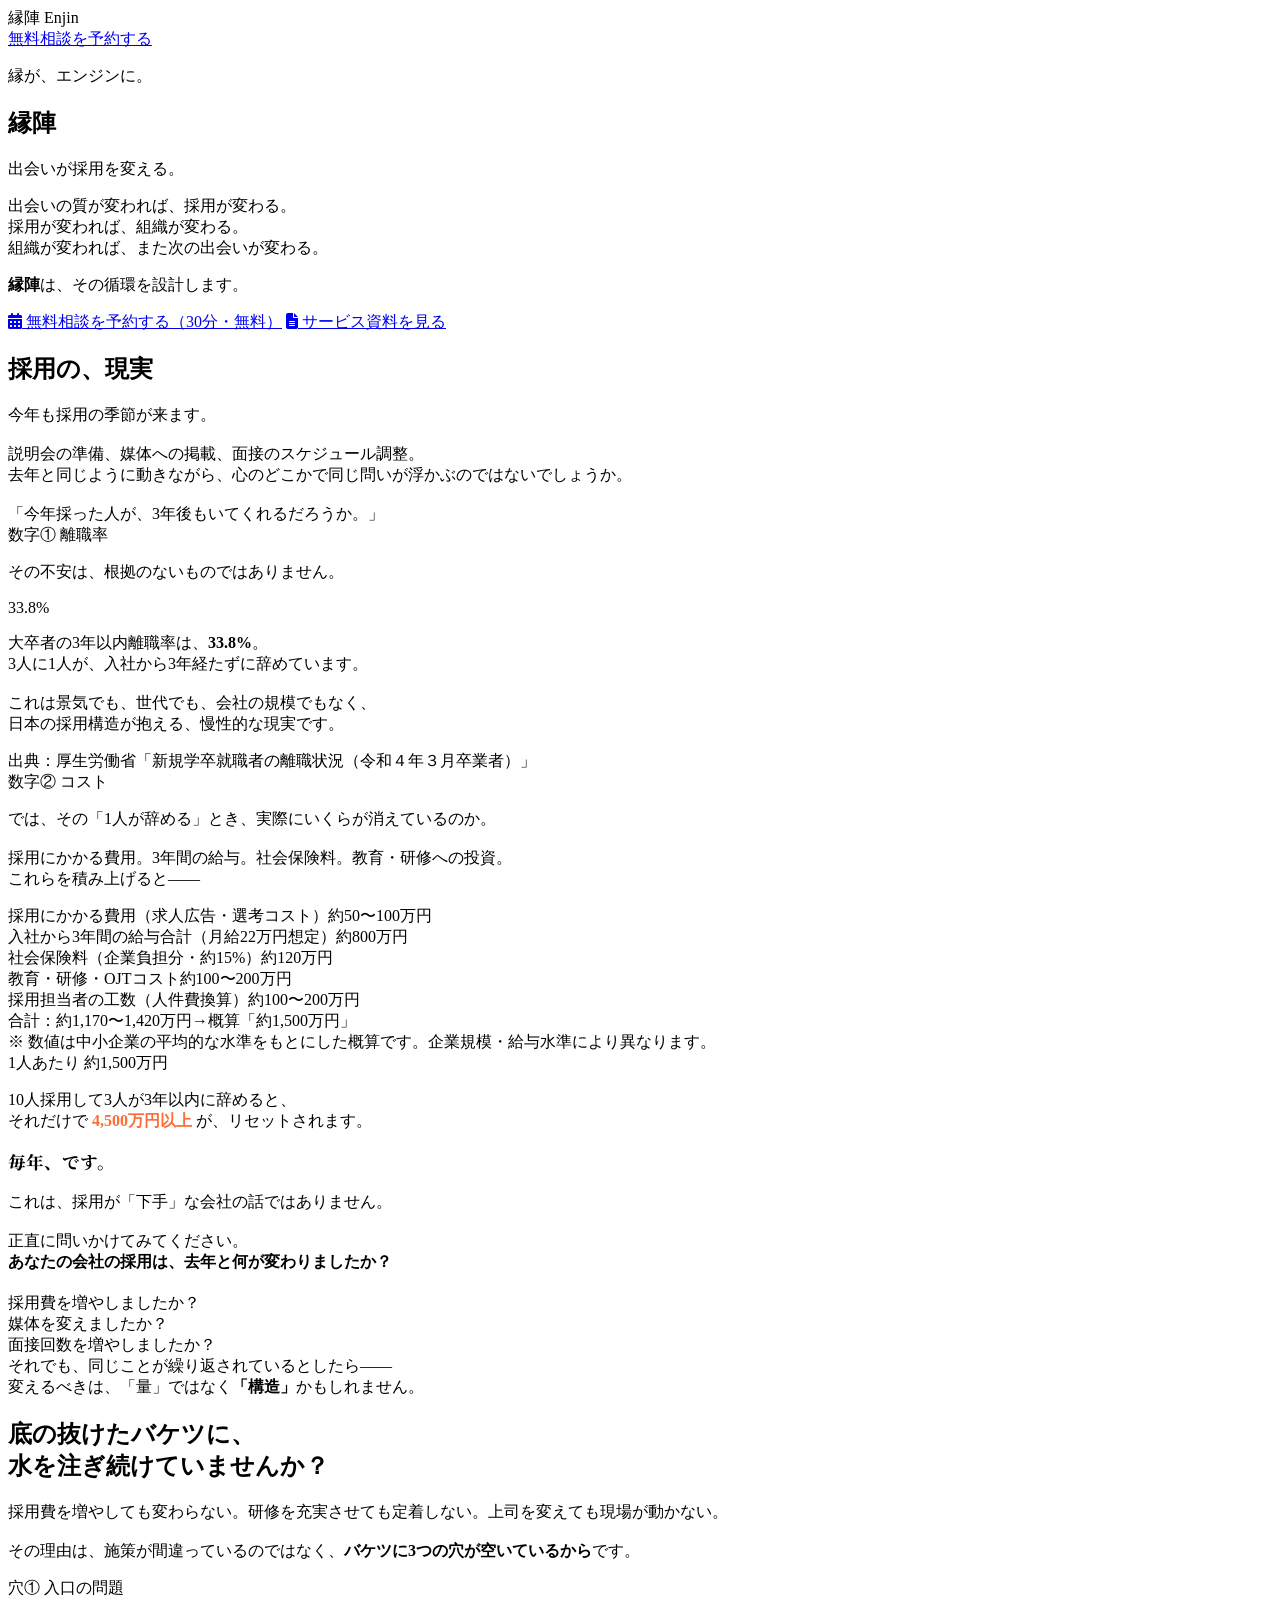
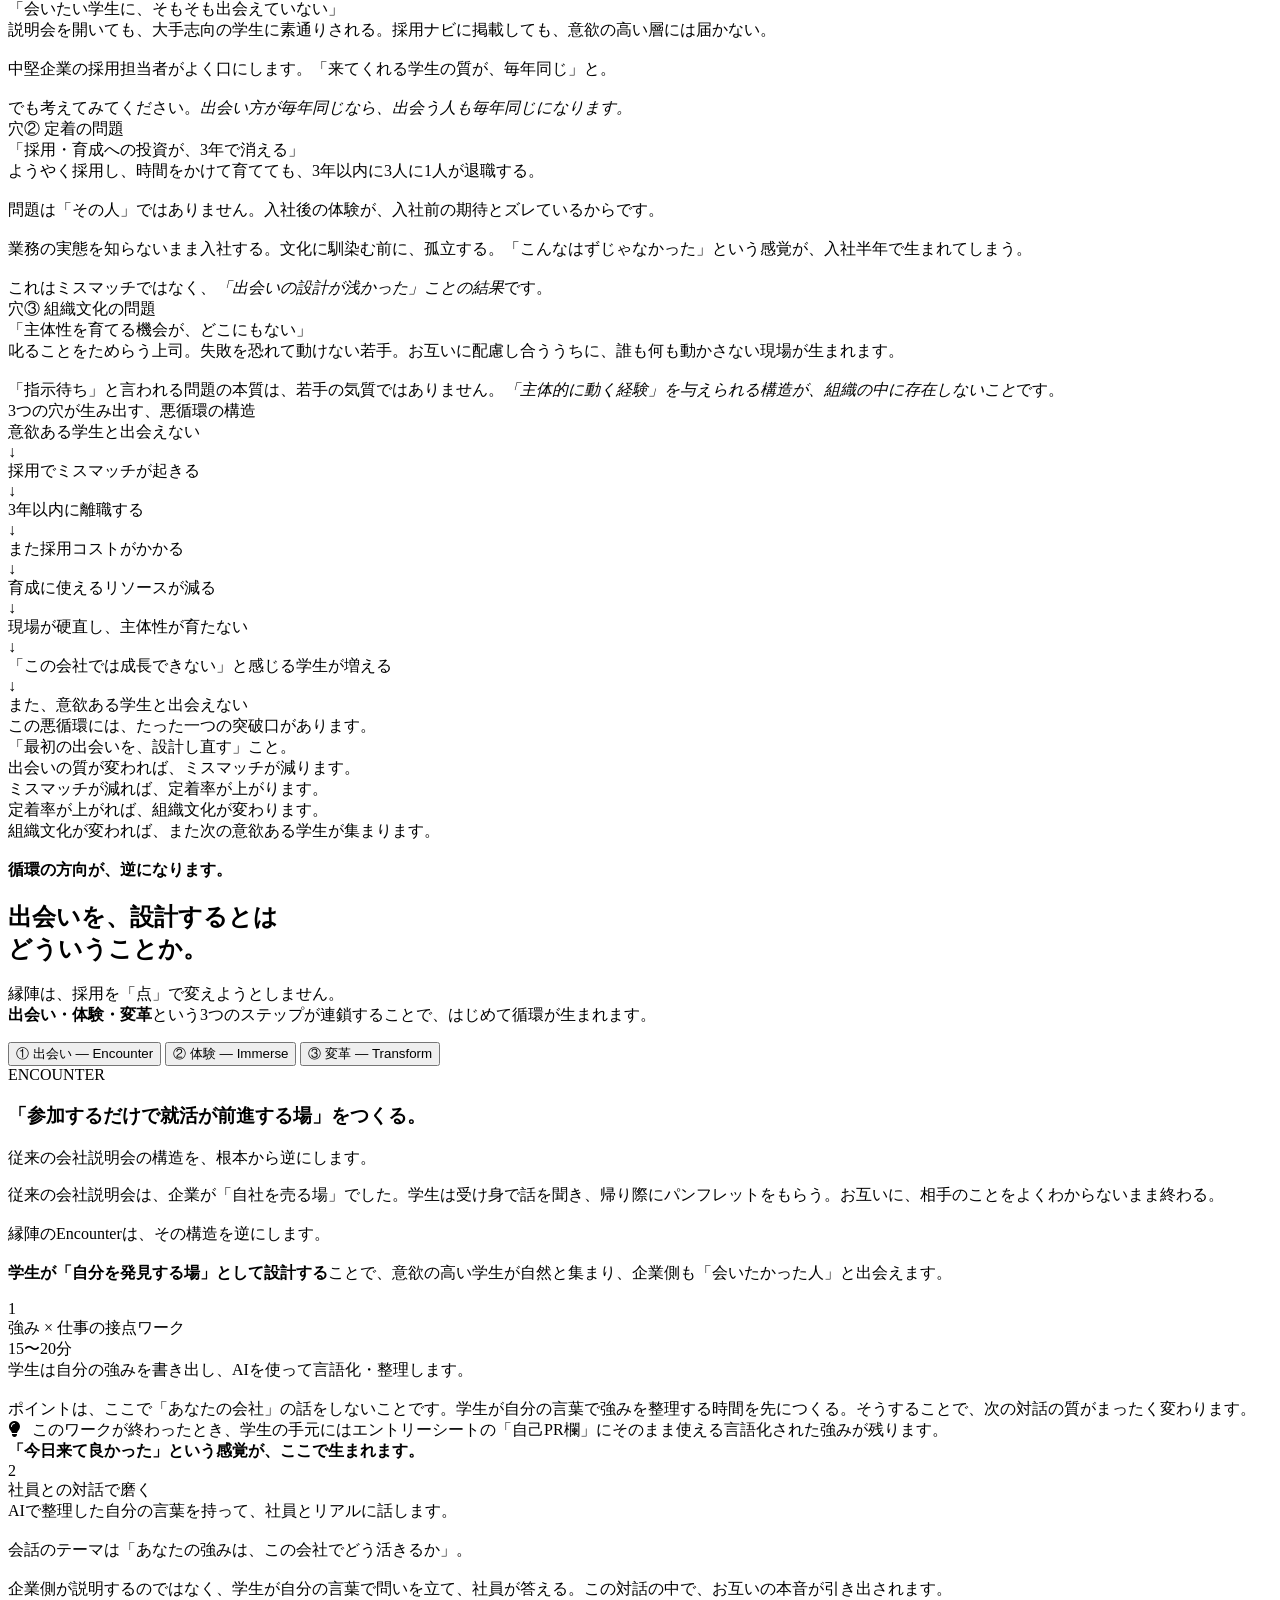
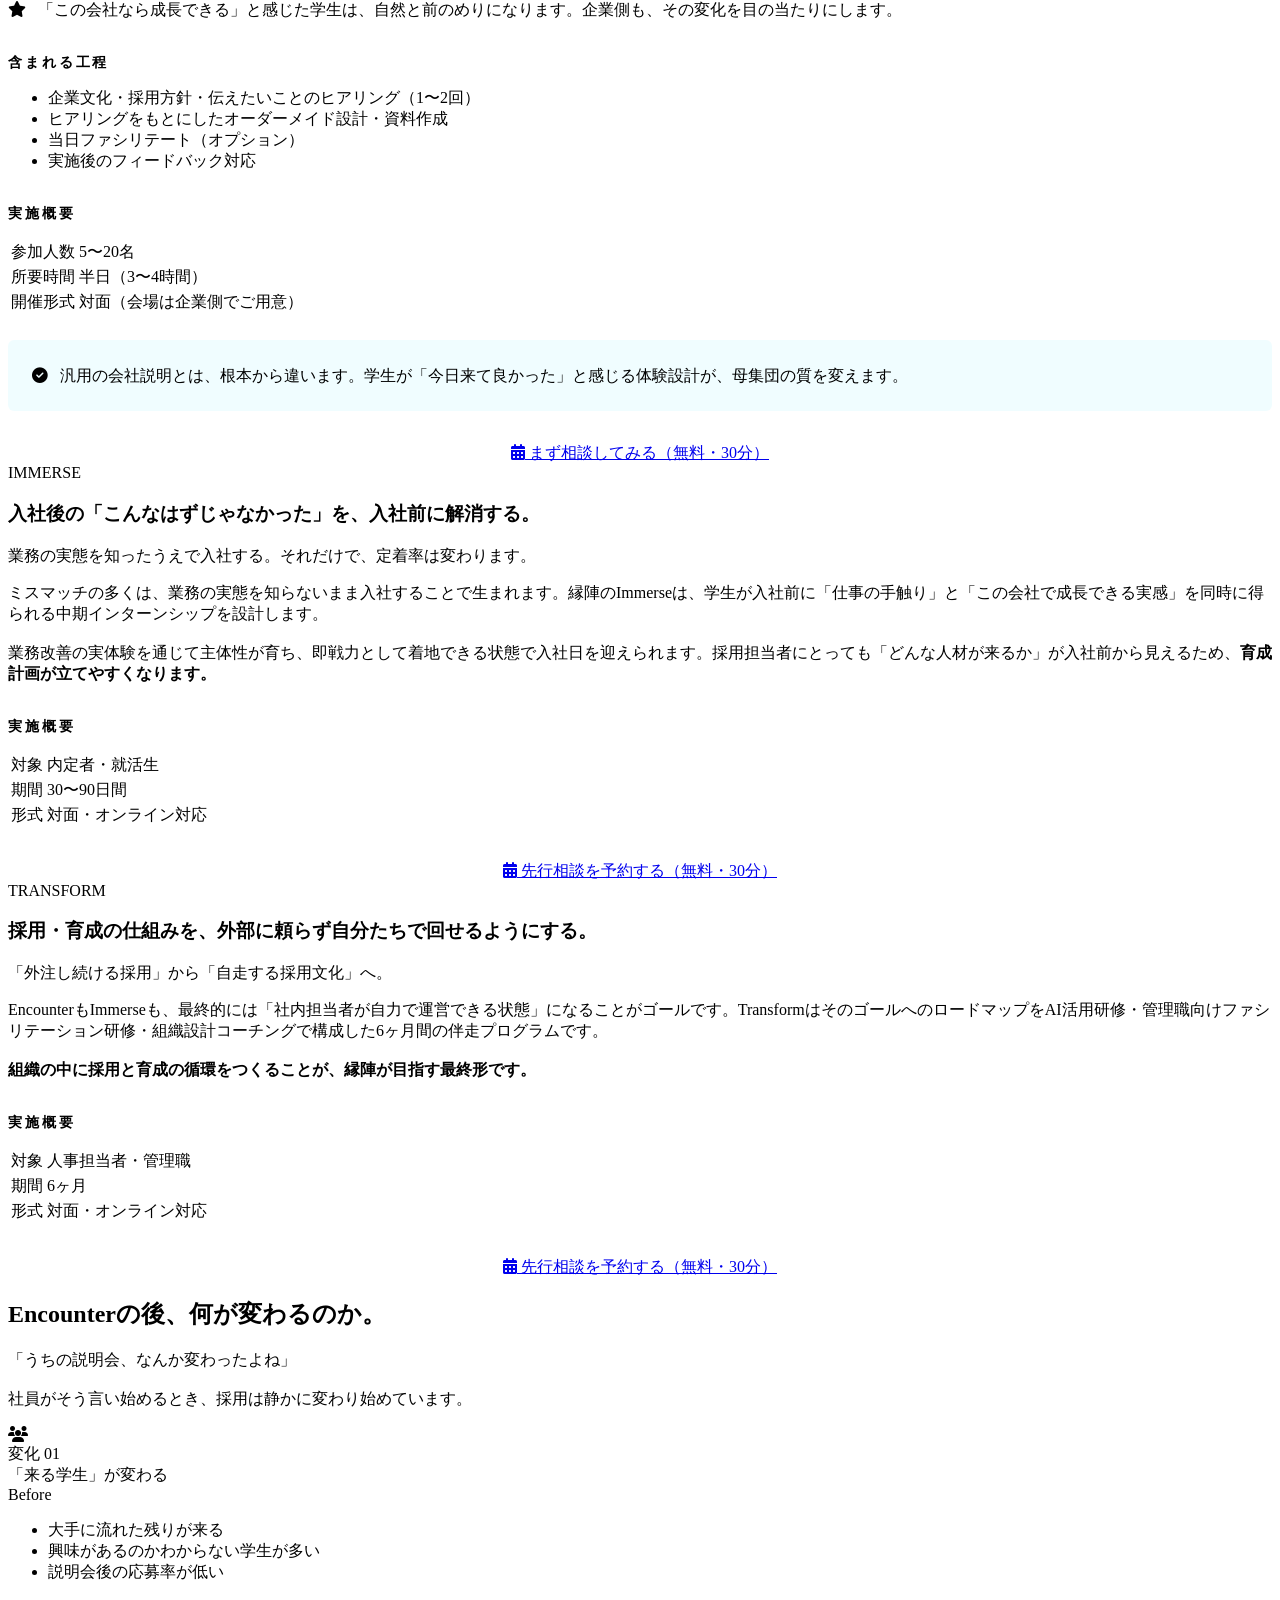
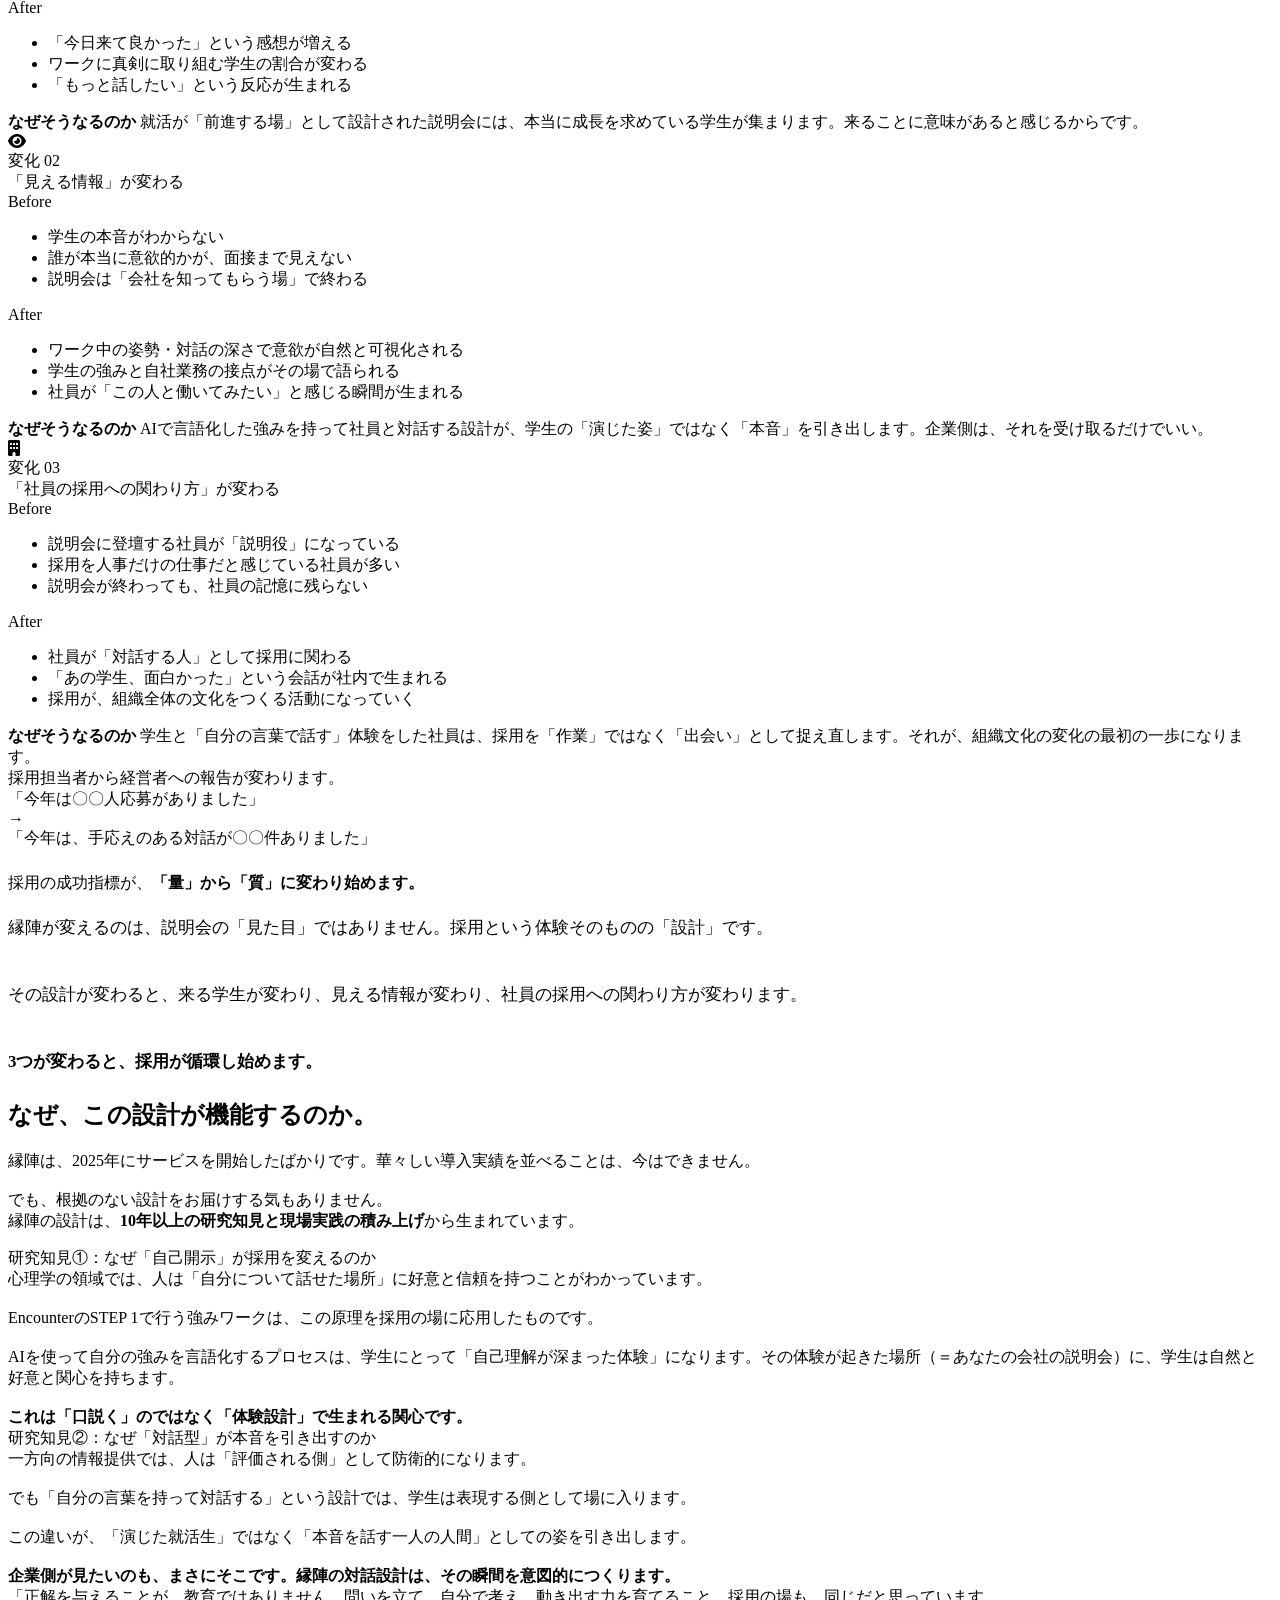
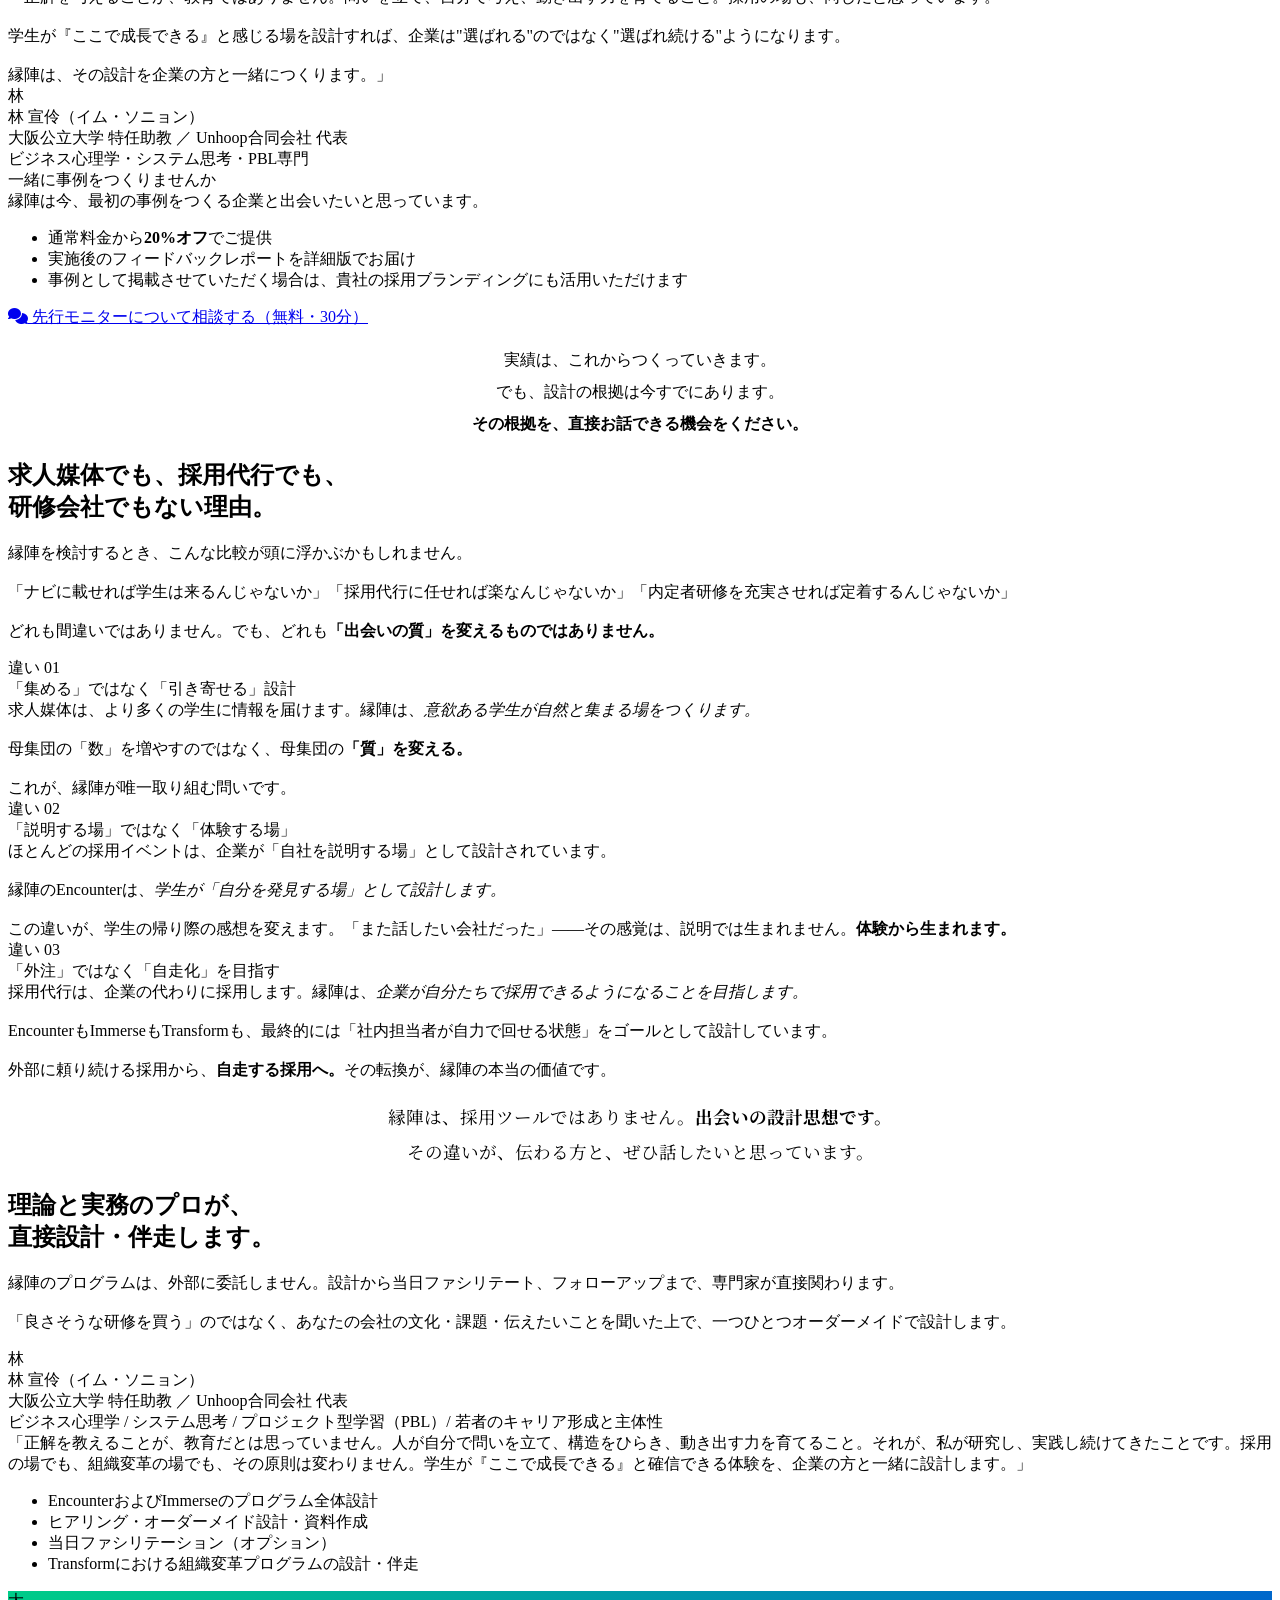
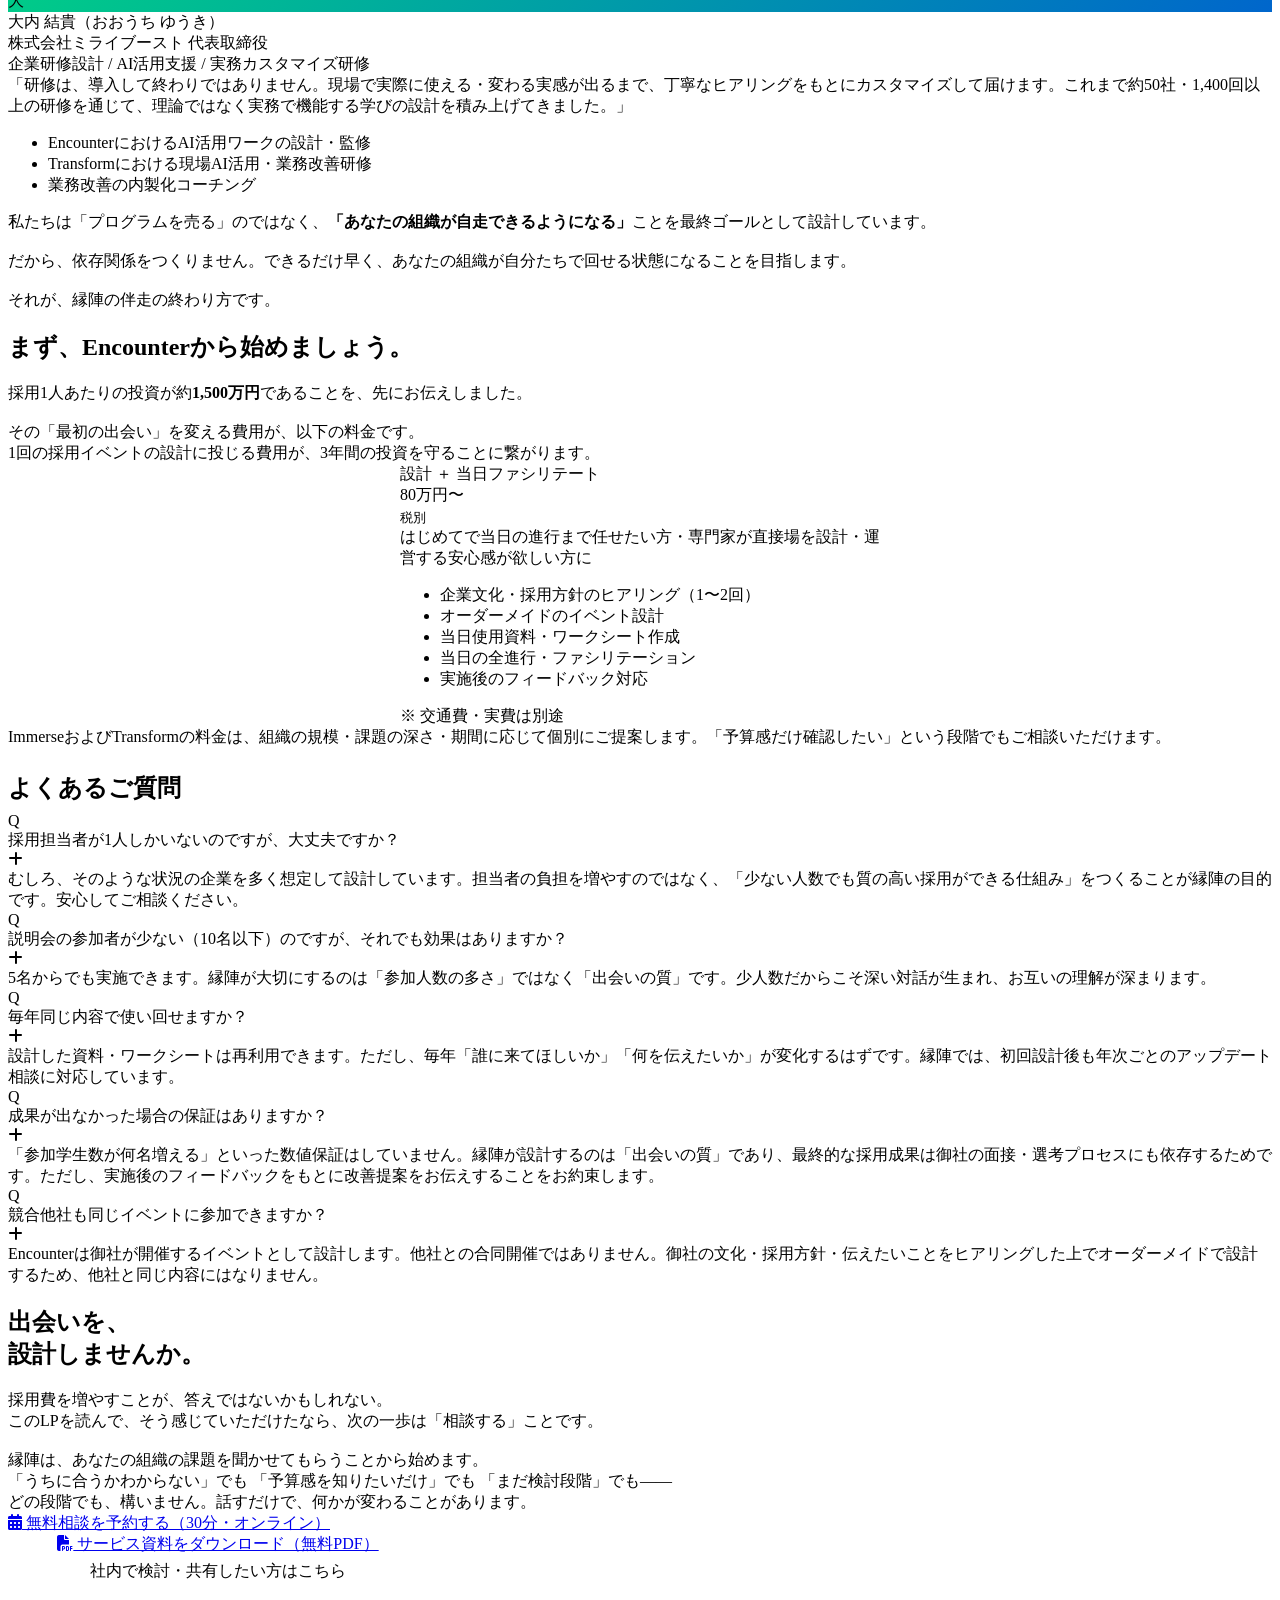
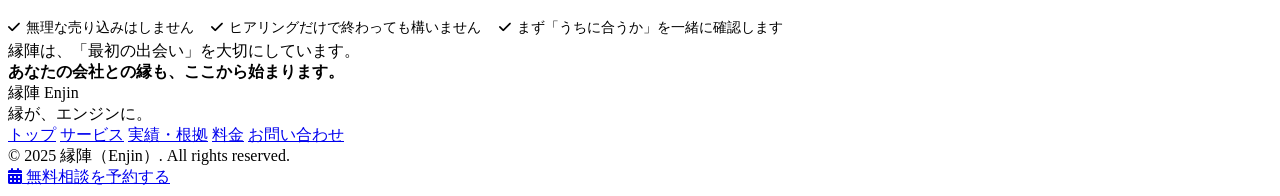
==== index.html @ 643bad07 "Add files via upload" ====
<!DOCTYPE html>
<html lang="ja">
<head>
  <meta charset="UTF-8" />
  <meta name="viewport" content="width=device-width, initial-scale=1.0" />
  <title>縁陣（Enjin）| 出会いが採用を変える。</title>
  <meta name="description" content="出会いの質が変われば、採用が変わる。採用が変われば、組織が変わる。縁陣は、その循環を設計します。" />
  <link rel="preconnect" href="https://fonts.googleapis.com" />
  <link rel="preconnect" href="https://fonts.gstatic.com" crossorigin />
  <link href="https://fonts.googleapis.com/css2?family=Noto+Sans+JP:wght@400;500;700;900&family=Noto+Serif+JP:wght@400;700;900&display=swap" rel="stylesheet" />
  <link rel="stylesheet" href="https://cdn.jsdelivr.net/npm/@fortawesome/fontawesome-free@6.4.0/css/all.min.css" />
  <link rel="stylesheet" href="css/style.css" />
</head>
<body>

<!-- ========== NAVIGATION ========== -->
<nav class="nav" id="nav">
  <div class="nav-logo">縁陣 <span>Enjin</span></div>
  <a href="#sec10" class="nav-cta">無料相談を予約する</a>
</nav>

<!-- ========== SEC 01 HERO ========== -->
<section id="sec01">
  <div class="hero-bg">
    <div class="hero-bg-dots"></div>
    <div class="hero-bg-glow"></div>
    <div class="hero-bg-circle"></div>
    <div class="hero-bg-circle"></div>
    <div class="hero-bg-circle"></div>
  </div>
  <div class="hero-content">
    <p class="hero-tagline">縁が、エンジンに。</p>
    <h1 class="hero-logo-text">縁陣</h1>
    <p class="hero-main-copy">出会いが採用を変える。</p>
    <p class="hero-sub-copy">
      出会いの質が変われば、<span class="highlight">採用が変わる。</span><br />
      採用が変われば、<span class="highlight">組織が変わる。</span><br />
      組織が変われば、また次の<span class="highlight">出会いが変わる。</span>
    </p>
    <p class="hero-brand-line"><strong>縁陣</strong>は、その循環を設計します。</p>
    <div class="hero-cta-group">
      <a href="#sec10" class="btn btn-primary"><i class="fas fa-calendar-alt"></i> 無料相談を予約する（30分・無料）</a>
      <a href="#sec04" class="btn btn-secondary"><i class="fas fa-file-alt"></i> サービス資料を見る</a>
    </div>
  </div>
</section>

<div class="section-sep"></div>

<!-- ========== SEC 02 数字の衝撃 ========== -->
<section id="sec02" class="section">
  <div class="container">
    <h2 class="section-title reveal">採用の、現実</h2>

    <div class="sec02-opening reveal">
      今年も採用の季節が来ます。<br /><br />
      説明会の準備、媒体への掲載、面接のスケジュール調整。<br />
      去年と同じように動きながら、心のどこかで同じ問いが浮かぶのではないでしょうか。<br /><br />
      <span class="sec02-inner-voice">「今年採った人が、3年後もいてくれるだろうか。」</span>
    </div>

    <!-- 数字① 離職率 -->
    <div class="stat-block reveal" data-delay="100">
      <div class="stat-block-label">数字① 離職率</div>
      <p class="stat-block-text">その不安は、根拠のないものではありません。</p>
      <div class="stat-number">
        <span class="counter" data-target="33.8" data-suffix="%">33.8%</span>
      </div>
      <p class="stat-block-text">
        大卒者の3年以内離職率は、<strong>33.8%</strong>。<br />
        3人に1人が、入社から3年経たずに辞めています。<br /><br />
        これは景気でも、世代でも、会社の規模でもなく、<br />
        日本の採用構造が抱える、慢性的な現実です。
      </p>
      <div class="stat-caption">出典：厚生労働省「新規学卒就職者の離職状況（令和４年３月卒業者）」</div>
    </div>

    <!-- 数字② コスト -->
    <div class="stat-block reveal" data-delay="200">
      <div class="stat-block-label">数字② コスト</div>
      <p class="stat-block-text">
        では、その「1人が辞める」とき、実際にいくらが消えているのか。<br /><br />
        採用にかかる費用。3年間の給与。社会保険料。教育・研修への投資。<br />
        これらを積み上げると——
      </p>
      <div class="stat-cost-breakdown">
        <div class="cost-row"><span class="cost-item">採用にかかる費用（求人広告・選考コスト）</span><span class="cost-val">約50〜100万円</span></div>
        <div class="cost-row"><span class="cost-item">入社から3年間の給与合計（月給22万円想定）</span><span class="cost-val">約800万円</span></div>
        <div class="cost-row"><span class="cost-item">社会保険料（企業負担分・約15%）</span><span class="cost-val">約120万円</span></div>
        <div class="cost-row"><span class="cost-item">教育・研修・OJTコスト</span><span class="cost-val">約100〜200万円</span></div>
        <div class="cost-row"><span class="cost-item">採用担当者の工数（人件費換算）</span><span class="cost-val">約100〜200万円</span></div>
        <div class="cost-total"><span>合計：約1,170〜1,420万円</span><span class="cost-arrow">→</span><span class="cost-result">概算「約1,500万円」</span></div>
        <div class="cost-note">※ 数値は中小企業の平均的な水準をもとにした概算です。企業規模・給与水準により異なります。</div>
      </div>
      <div class="stat-calc">
        <span class="big">1人あたり 約1,500万円</span>
        <p class="note">10人採用して3人が3年以内に辞めると、<br />それだけで <strong style="color:#ff6b35;">4,500万円以上</strong> が、リセットされます。</p>
      </div>
      <p class="stat-block-text" style="font-family:'Noto Serif JP',serif; font-weight:700; font-size:1.1rem; color:var(--color-accent);">毎年、です。</p>
    </div>

    <!-- クロージング -->
    <div class="sec02-questions reveal">
      <p>これは、採用が「下手」な会社の話ではありません。<br /><br />正直に問いかけてみてください。<br /><strong>あなたの会社の採用は、去年と何が変わりましたか？</strong></p>
      <div style="margin-top:20px;">
        <div class="question-item">採用費を増やしましたか？</div>
        <div class="question-item">媒体を変えましたか？</div>
        <div class="question-item">面接回数を増やしましたか？</div>
      </div>
    </div>
    <div class="sec02-closing reveal">
      それでも、同じことが繰り返されているとしたら——<br />
      変えるべきは、「量」ではなく<strong>「構造」</strong>かもしれません。
    </div>
  </div>
</section>

<div class="section-sep"></div>

<!-- ========== SEC 03 問題の本質 ========== -->
<section id="sec03" class="section">
  <div class="container">
    <h2 class="section-title reveal">底の抜けたバケツに、<br />水を注ぎ続けていませんか？</h2>
    <p class="sec03-lead reveal">
      採用費を増やしても変わらない。研修を充実させても定着しない。上司を変えても現場が動かない。<br /><br />
      その理由は、施策が間違っているのではなく、<strong>バケツに3つの穴が空いているから</strong>です。
    </p>

    <!-- 穴① -->
    <div class="hole-card reveal">
      <div class="hole-number">穴① 入口の問題</div>
      <div class="hole-title">「会いたい学生に、そもそも出会えていない」</div>
      <div class="hole-body">
        説明会を開いても、大手志向の学生に素通りされる。採用ナビに掲載しても、意欲の高い層には届かない。<br /><br />
        中堅企業の採用担当者がよく口にします。「来てくれる学生の質が、毎年同じ」と。<br /><br />
        でも考えてみてください。<em>出会い方が毎年同じなら、出会う人も毎年同じになります。</em>
      </div>
    </div>

    <!-- 穴② -->
    <div class="hole-card reveal">
      <div class="hole-number">穴② 定着の問題</div>
      <div class="hole-title">「採用・育成への投資が、3年で消える」</div>
      <div class="hole-body">
        ようやく採用し、時間をかけて育てても、3年以内に3人に1人が退職する。<br /><br />
        問題は「その人」ではありません。入社後の体験が、入社前の期待とズレているからです。<br /><br />
        業務の実態を知らないまま入社する。文化に馴染む前に、孤立する。「こんなはずじゃなかった」という感覚が、入社半年で生まれてしまう。<br /><br />
        これはミスマッチではなく、<em>「出会いの設計が浅かった」ことの結果</em>です。
      </div>
    </div>

    <!-- 穴③ -->
    <div class="hole-card reveal">
      <div class="hole-number">穴③ 組織文化の問題</div>
      <div class="hole-title">「主体性を育てる機会が、どこにもない」</div>
      <div class="hole-body">
        叱ることをためらう上司。失敗を恐れて動けない若手。お互いに配慮し合ううちに、誰も何も動かさない現場が生まれます。<br /><br />
        「指示待ち」と言われる問題の本質は、若手の気質ではありません。<em>「主体的に動く経験」を与えられる構造が、組織の中に存在しないこと</em>です。
      </div>
    </div>

    <!-- 悪循環図 -->
    <div class="cycle-diagram reveal">
      <div class="cycle-title">3つの穴が生み出す、悪循環の構造</div>
      <div class="cycle-items">
        <div class="cycle-item highlight">意欲ある学生と出会えない</div>
        <div class="cycle-arrow">↓</div>
        <div class="cycle-item">採用でミスマッチが起きる</div>
        <div class="cycle-arrow">↓</div>
        <div class="cycle-item">3年以内に離職する</div>
        <div class="cycle-arrow">↓</div>
        <div class="cycle-item">また採用コストがかかる</div>
        <div class="cycle-arrow">↓</div>
        <div class="cycle-item">育成に使えるリソースが減る</div>
        <div class="cycle-arrow">↓</div>
        <div class="cycle-item">現場が硬直し、主体性が育たない</div>
        <div class="cycle-arrow">↓</div>
        <div class="cycle-item">「この会社では成長できない」と感じる学生が増える</div>
        <div class="cycle-arrow">↓</div>
        <div class="cycle-item highlight">また、意欲ある学生と出会えない</div>
      </div>
    </div>

    <!-- 突破口 -->
    <div class="breakthrough reveal">
      <div class="breakthrough-title">この悪循環には、たった一つの突破口があります。</div>
      <div class="breakthrough-key">「最初の出会いを、設計し直す」こと。</div>
      <div class="breakthrough-body">
        出会いの質が変われば、ミスマッチが減ります。<br />
        ミスマッチが減れば、定着率が上がります。<br />
        定着率が上がれば、組織文化が変わります。<br />
        組織文化が変われば、また次の意欲ある学生が集まります。<br /><br />
        <strong style="color:var(--color-cyan);">循環の方向が、逆になります。</strong>
      </div>
    </div>
  </div>
</section>

<div class="section-sep"></div>

<!-- ========== SEC 04 サービス詳細 ========== -->
<section id="sec04" class="section">
  <div class="container">
    <h2 class="section-title reveal">出会いを、設計するとは<br />どういうことか。</h2>
    <p class="section-lead reveal">
      縁陣は、採用を「点」で変えようとしません。<br />
      <strong>出会い・体験・変革</strong>という3つのステップが連鎖することで、はじめて循環が生まれます。
    </p>

    <!-- サービスタブ -->
    <div class="service-tabs reveal">
      <div class="service-tab-nav">
        <button class="service-tab-btn active" data-tab="encounter">① 出会い — Encounter</button>
        <button class="service-tab-btn" data-tab="immerse">② 体験 — Immerse</button>
        <button class="service-tab-btn" data-tab="transform">③ 変革 — Transform</button>
      </div>

      <!-- タブ① ENCOUNTER -->
      <div class="service-tab-content active" id="tab-encounter">
        <div class="encounter-detail">
          <div class="encounter-label">ENCOUNTER</div>
          <h3 class="encounter-title">「参加するだけで就活が前進する場」をつくる。</h3>
          <p class="encounter-subtitle">従来の会社説明会の構造を、根本から逆にします。</p>
          <p class="encounter-concept">
            従来の会社説明会は、企業が「自社を売る場」でした。学生は受け身で話を聞き、帰り際にパンフレットをもらう。お互いに、相手のことをよくわからないまま終わる。<br /><br />
            縁陣のEncounterは、その構造を逆にします。<br /><br />
            <strong>学生が「自分を発見する場」として設計する</strong>ことで、意欲の高い学生が自然と集まり、企業側も「会いたかった人」と出会えます。
          </p>
          <div class="step-cards">
            <div class="step-card">
              <div class="step-card-header">
                <div class="step-number">1</div>
                <div class="step-card-title">強み × 仕事の接点ワーク</div>
                <div class="step-card-time">15〜20分</div>
              </div>
              <div class="step-card-body">
                学生は自分の強みを書き出し、AIを使って言語化・整理します。<br /><br />
                ポイントは、ここで「あなたの会社」の話をしないことです。学生が自分の言葉で強みを整理する時間を先につくる。そうすることで、次の対話の質がまったく変わります。
                <div class="highlight-box">
                  <i class="fas fa-lightbulb" style="margin-right:8px;"></i>
                  このワークが終わったとき、学生の手元にはエントリーシートの「自己PR欄」にそのまま使える言語化された強みが残ります。<br />
                  <strong>「今日来て良かった」という感覚が、ここで生まれます。</strong>
                </div>
              </div>
            </div>
            <div class="step-card">
              <div class="step-card-header">
                <div class="step-number">2</div>
                <div class="step-card-title">社員との対話で磨く</div>
              </div>
              <div class="step-card-body">
                AIで整理した自分の言葉を持って、社員とリアルに話します。<br /><br />
                会話のテーマは「あなたの強みは、この会社でどう活きるか」。<br /><br />
                企業側が説明するのではなく、学生が自分の言葉で問いを立て、社員が答える。この対話の中で、お互いの本音が引き出されます。
                <div class="highlight-box">
                  <i class="fas fa-star" style="margin-right:8px;"></i>
                  「この会社なら成長できる」と感じた学生は、自然と前のめりになります。企業側も、その変化を目の当たりにします。
                </div>
              </div>
            </div>
          </div>
          <h4 style="font-size:0.9rem;letter-spacing:0.2em;color:var(--color-white-60);text-transform:uppercase;margin:32px 0 16px;">含まれる工程</h4>
          <ul class="includes-list">
            <li>企業文化・採用方針・伝えたいことのヒアリング（1〜2回）</li>
            <li>ヒアリングをもとにしたオーダーメイド設計・資料作成</li>
            <li>当日ファシリテート（オプション）</li>
            <li>実施後のフィードバック対応</li>
          </ul>
          <h4 style="font-size:0.9rem;letter-spacing:0.2em;color:var(--color-white-60);text-transform:uppercase;margin:32px 0 16px;">実施概要</h4>
          <table class="spec-table">
            <tr><td>参加人数</td><td>5〜20名</td></tr>
            <tr><td>所要時間</td><td>半日（3〜4時間）</td></tr>
            <tr><td>開催形式</td><td>対面（会場は企業側でご用意）</td></tr>
          </table>
          <div style="margin-top:24px;padding:20px 24px;background:rgba(0,212,255,0.06);border-radius:6px;font-size:0.98rem;color:var(--color-white-80);line-height:2;">
            <i class="fas fa-check-circle" style="color:var(--color-cyan);margin-right:8px;"></i>
            汎用の会社説明とは、根本から違います。学生が「今日来て良かった」と感じる体験設計が、母集団の質を変えます。
          </div>
          <div style="text-align:center;margin-top:32px;">
            <a href="#sec10" class="btn btn-primary"><i class="fas fa-calendar-alt"></i> まず相談してみる（無料・30分）</a>
          </div>
        </div>
      </div>

      <!-- タブ② IMMERSE -->
      <div class="service-tab-content" id="tab-immerse">
        <div class="encounter-detail">
          <div class="encounter-label">IMMERSE</div>
          <h3 class="encounter-title">入社後の「こんなはずじゃなかった」を、入社前に解消する。</h3>
          <p class="encounter-subtitle">業務の実態を知ったうえで入社する。それだけで、定着率は変わります。</p>
          <p class="encounter-concept">
            ミスマッチの多くは、業務の実態を知らないまま入社することで生まれます。縁陣のImmerseは、学生が入社前に「仕事の手触り」と「この会社で成長できる実感」を同時に得られる中期インターンシップを設計します。<br /><br />
            業務改善の実体験を通じて主体性が育ち、即戦力として着地できる状態で入社日を迎えられます。採用担当者にとっても「どんな人材が来るか」が入社前から見えるため、<strong>育成計画が立てやすくなります。</strong>
          </p>
          <h4 style="font-size:0.9rem;letter-spacing:0.2em;color:var(--color-white-60);text-transform:uppercase;margin:32px 0 16px;">実施概要</h4>
          <table class="spec-table">
            <tr><td>対象</td><td>内定者・就活生</td></tr>
            <tr><td>期間</td><td>30〜90日間</td></tr>
            <tr><td>形式</td><td>対面・オンライン対応</td></tr>
          </table>
          <div style="text-align:center;margin-top:32px;">
            <a href="#sec10" class="btn btn-primary"><i class="fas fa-calendar-alt"></i> 先行相談を予約する（無料・30分）</a>
          </div>
        </div>
      </div>

      <!-- タブ③ TRANSFORM -->
      <div class="service-tab-content" id="tab-transform">
        <div class="encounter-detail">
          <div class="encounter-label">TRANSFORM</div>
          <h3 class="encounter-title">採用・育成の仕組みを、外部に頼らず自分たちで回せるようにする。</h3>
          <p class="encounter-subtitle">「外注し続ける採用」から「自走する採用文化」へ。</p>
          <p class="encounter-concept">
            EncounterもImmerseも、最終的には「社内担当者が自力で運営できる状態」になることがゴールです。TransformはそのゴールへのロードマップをAI活用研修・管理職向けファシリテーション研修・組織設計コーチングで構成した6ヶ月間の伴走プログラムです。<br /><br />
            <strong>組織の中に採用と育成の循環をつくることが、縁陣が目指す最終形です。</strong>
          </p>
          <h4 style="font-size:0.9rem;letter-spacing:0.2em;color:var(--color-white-60);text-transform:uppercase;margin:32px 0 16px;">実施概要</h4>
          <table class="spec-table">
            <tr><td>対象</td><td>人事担当者・管理職</td></tr>
            <tr><td>期間</td><td>6ヶ月</td></tr>
            <tr><td>形式</td><td>対面・オンライン対応</td></tr>
          </table>
          <div style="text-align:center;margin-top:32px;">
            <a href="#sec10" class="btn btn-primary"><i class="fas fa-calendar-alt"></i> 先行相談を予約する（無料・30分）</a>
          </div>
        </div>
      </div>
    </div>
  </div>
</section>

<div class="section-sep"></div>

<!-- ========== SEC 05 導入効果 ========== -->
<section id="sec05" class="section">
  <div class="container">
    <h2 class="section-title reveal">Encounterの後、何が変わるのか。</h2>
    <p class="section-lead reveal">
      「うちの説明会、なんか変わったよね」<br /><br />
      社員がそう言い始めるとき、採用は静かに変わり始めています。
    </p>

    <div class="effect-cards">
      <!-- 変化① -->
      <div class="effect-card reveal">
        <div class="effect-card-header">
          <div class="effect-card-icon"><i class="fas fa-users"></i></div>
          <div>
            <span class="effect-card-number">変化 01</span>
            <div class="effect-card-title">「来る学生」が変わる</div>
          </div>
        </div>
        <div class="effect-card-body">
          <div class="before-after">
            <div class="ba-col before">
              <div class="ba-label">Before</div>
              <ul class="ba-items">
                <li>大手に流れた残りが来る</li>
                <li>興味があるのかわからない学生が多い</li>
                <li>説明会後の応募率が低い</li>
              </ul>
            </div>
            <div class="ba-col after">
              <div class="ba-label">After</div>
              <ul class="ba-items">
                <li>「今日来て良かった」という感想が増える</li>
                <li>ワークに真剣に取り組む学生の割合が変わる</li>
                <li>「もっと話したい」という反応が生まれる</li>
              </ul>
            </div>
          </div>
          <div class="effect-why">
            <strong>なぜそうなるのか</strong>
            就活が「前進する場」として設計された説明会には、本当に成長を求めている学生が集まります。来ることに意味があると感じるからです。
          </div>
        </div>
      </div>

      <!-- 変化② -->
      <div class="effect-card reveal">
        <div class="effect-card-header">
          <div class="effect-card-icon"><i class="fas fa-eye"></i></div>
          <div>
            <span class="effect-card-number">変化 02</span>
            <div class="effect-card-title">「見える情報」が変わる</div>
          </div>
        </div>
        <div class="effect-card-body">
          <div class="before-after">
            <div class="ba-col before">
              <div class="ba-label">Before</div>
              <ul class="ba-items">
                <li>学生の本音がわからない</li>
                <li>誰が本当に意欲的かが、面接まで見えない</li>
                <li>説明会は「会社を知ってもらう場」で終わる</li>
              </ul>
            </div>
            <div class="ba-col after">
              <div class="ba-label">After</div>
              <ul class="ba-items">
                <li>ワーク中の姿勢・対話の深さで意欲が自然と可視化される</li>
                <li>学生の強みと自社業務の接点がその場で語られる</li>
                <li>社員が「この人と働いてみたい」と感じる瞬間が生まれる</li>
              </ul>
            </div>
          </div>
          <div class="effect-why">
            <strong>なぜそうなるのか</strong>
            AIで言語化した強みを持って社員と対話する設計が、学生の「演じた姿」ではなく「本音」を引き出します。企業側は、それを受け取るだけでいい。
          </div>
        </div>
      </div>

      <!-- 変化③ -->
      <div class="effect-card reveal">
        <div class="effect-card-header">
          <div class="effect-card-icon"><i class="fas fa-building"></i></div>
          <div>
            <span class="effect-card-number">変化 03</span>
            <div class="effect-card-title">「社員の採用への関わり方」が変わる</div>
          </div>
        </div>
        <div class="effect-card-body">
          <div class="before-after">
            <div class="ba-col before">
              <div class="ba-label">Before</div>
              <ul class="ba-items">
                <li>説明会に登壇する社員が「説明役」になっている</li>
                <li>採用を人事だけの仕事だと感じている社員が多い</li>
                <li>説明会が終わっても、社員の記憶に残らない</li>
              </ul>
            </div>
            <div class="ba-col after">
              <div class="ba-label">After</div>
              <ul class="ba-items">
                <li>社員が「対話する人」として採用に関わる</li>
                <li>「あの学生、面白かった」という会話が社内で生まれる</li>
                <li>採用が、組織全体の文化をつくる活動になっていく</li>
              </ul>
            </div>
          </div>
          <div class="effect-why">
            <strong>なぜそうなるのか</strong>
            学生と「自分の言葉で話す」体験をした社員は、採用を「作業」ではなく「出会い」として捉え直します。それが、組織文化の変化の最初の一歩になります。
          </div>
        </div>
      </div>
    </div>

    <!-- 経営者向け変化 -->
    <div class="exec-change reveal">
      <div class="exec-change-title">採用担当者から経営者への報告が変わります。</div>
      <div class="arrow-transform">
        <div class="arrow-from">「今年は〇〇人応募がありました」</div>
        <div class="arrow-icon">→</div>
        <div class="arrow-to">「今年は、手応えのある対話が〇〇件ありました」</div>
      </div>
      <p style="margin-top:24px;font-size:1rem;color:var(--color-white-80);">採用の成功指標が、<strong style="color:var(--color-accent);">「量」から「質」に変わり始めます。</strong></p>
    </div>

    <div class="divider reveal"></div>
    <p class="reveal" style="font-size:1.05rem;color:var(--color-white-80);line-height:2;">
      縁陣が変えるのは、説明会の「見た目」ではありません。採用という体験そのものの「設計」です。<br /><br />
      その設計が変わると、来る学生が変わり、見える情報が変わり、社員の採用への関わり方が変わります。<br /><br />
      <strong style="color:var(--color-cyan);">3つが変わると、採用が循環し始めます。</strong>
    </p>
  </div>
</section>

<div class="section-sep"></div>

<!-- ========== SEC 06 事例・実績 ========== -->
<section id="sec06" class="section">
  <div class="container">
    <h2 class="section-title reveal">なぜ、この設計が機能するのか。</h2>
    <p class="section-lead reveal">
      縁陣は、2025年にサービスを開始したばかりです。華々しい導入実績を並べることは、今はできません。<br /><br />
      でも、根拠のない設計をお届けする気もありません。<br />
      縁陣の設計は、<strong>10年以上の研究知見と現場実践の積み上げ</strong>から生まれています。
    </p>

    <!-- 研究知見① -->
    <div class="evidence-block reveal">
      <div class="evidence-block-title">研究知見①：なぜ「自己開示」が採用を変えるのか</div>
      <div class="evidence-body">
        心理学の領域では、人は「自分について話せた場所」に好意と信頼を持つことがわかっています。<br /><br />
        EncounterのSTEP 1で行う強みワークは、この原理を採用の場に応用したものです。<br /><br />
        AIを使って自分の強みを言語化するプロセスは、学生にとって「自己理解が深まった体験」になります。その体験が起きた場所（＝あなたの会社の説明会）に、学生は自然と好意と関心を持ちます。<br /><br />
        <strong>これは「口説く」のではなく「体験設計」で生まれる関心です。</strong>
      </div>
    </div>

    <!-- 研究知見② -->
    <div class="evidence-block reveal">
      <div class="evidence-block-title">研究知見②：なぜ「対話型」が本音を引き出すのか</div>
      <div class="evidence-body">
        一方向の情報提供では、人は「評価される側」として防衛的になります。<br /><br />
        でも「自分の言葉を持って対話する」という設計では、学生は表現する側として場に入ります。<br /><br />
        この違いが、「演じた就活生」ではなく「本音を話す一人の人間」としての姿を引き出します。<br /><br />
        <strong>企業側が見たいのも、まさにそこです。縁陣の対話設計は、その瞬間を意図的につくります。</strong>
      </div>
    </div>

    <!-- 設計者の言葉 -->
    <div class="founder-quote reveal">
      <div class="quote-text">
        「正解を与えることが、教育ではありません。問いを立て、自分で考え、動き出す力を育てること。採用の場も、同じだと思っています。<br /><br />
        学生が『ここで成長できる』と感じる場を設計すれば、企業は"選ばれる"のではなく"選ばれ続ける"ようになります。<br /><br />
        縁陣は、その設計を企業の方と一緒につくります。」
      </div>
      <div class="quote-author">
        <div class="quote-author-avatar">林</div>
        <div>
          <div class="quote-author-name">林 宣伶（イム・ソニョン）</div>
          <div class="quote-author-role">大阪公立大学 特任助教 ／ Unhoop合同会社 代表<br />ビジネス心理学・システム思考・PBL専門</div>
        </div>
      </div>
    </div>

    <!-- 先行モニター招待 -->
    <div class="monitor-cta reveal">
      <div class="monitor-cta-title">一緒に事例をつくりませんか</div>
      <div class="monitor-cta-body">縁陣は今、最初の事例をつくる企業と出会いたいと思っています。</div>
      <ul class="monitor-benefits">
        <li>通常料金から<strong style="color:var(--color-cyan);">20%オフ</strong>でご提供</li>
        <li>実施後のフィードバックレポートを詳細版でお届け</li>
        <li>事例として掲載させていただく場合は、貴社の採用ブランディングにも活用いただけます</li>
      </ul>
      <a href="#sec10" class="btn btn-primary"><i class="fas fa-comments"></i> 先行モニターについて相談する（無料・30分）</a>
    </div>

    <div class="divider reveal"></div>
    <p class="reveal" style="font-size:1rem;color:var(--color-white-80);line-height:2;text-align:center;">
      実績は、これからつくっていきます。<br />
      でも、設計の根拠は今すでにあります。<br />
      <strong style="color:var(--color-cyan);">その根拠を、直接お話できる機会をください。</strong>
    </p>
  </div>
</section>

<div class="section-sep"></div>

<!-- ========== SEC 07 差別化 ========== -->
<section id="sec07" class="section">
  <div class="container">
    <h2 class="section-title reveal">求人媒体でも、採用代行でも、<br />研修会社でもない理由。</h2>
    <p class="section-lead reveal">
      縁陣を検討するとき、こんな比較が頭に浮かぶかもしれません。<br /><br />
      「ナビに載せれば学生は来るんじゃないか」「採用代行に任せれば楽なんじゃないか」「内定者研修を充実させれば定着するんじゃないか」<br /><br />
      どれも間違いではありません。でも、どれも<strong>「出会いの質」を変えるものではありません。</strong>
    </p>

    <!-- 3つの根本的な違い -->
    <div class="diff-cards">
      <div class="diff-card reveal">
        <div class="diff-number">違い 01</div>
        <div class="diff-title">「集める」ではなく「引き寄せる」設計</div>
        <div class="diff-body">
          求人媒体は、より多くの学生に情報を届けます。縁陣は、<em>意欲ある学生が自然と集まる場をつくります。</em><br /><br />
          母集団の「数」を増やすのではなく、母集団の<strong>「質」を変える。</strong><br /><br />
          これが、縁陣が唯一取り組む問いです。
        </div>
      </div>
      <div class="diff-card reveal">
        <div class="diff-number">違い 02</div>
        <div class="diff-title">「説明する場」ではなく「体験する場」</div>
        <div class="diff-body">
          ほとんどの採用イベントは、企業が「自社を説明する場」として設計されています。<br /><br />
          縁陣のEncounterは、<em>学生が「自分を発見する場」として設計します。</em><br /><br />
          この違いが、学生の帰り際の感想を変えます。「また話したい会社だった」——その感覚は、説明では生まれません。<strong>体験から生まれます。</strong>
        </div>
      </div>
      <div class="diff-card reveal">
        <div class="diff-number">違い 03</div>
        <div class="diff-title">「外注」ではなく「自走化」を目指す</div>
        <div class="diff-body">
          採用代行は、企業の代わりに採用します。縁陣は、<em>企業が自分たちで採用できるようになることを目指します。</em><br /><br />
          EncounterもImmerseもTransformも、最終的には「社内担当者が自力で回せる状態」をゴールとして設計しています。<br /><br />
          外部に頼り続ける採用から、<strong>自走する採用へ。</strong>その転換が、縁陣の本当の価値です。
        </div>
      </div>
    </div>

    <div class="divider reveal"></div>
    <p class="reveal" style="font-size:1.1rem;color:var(--color-white);line-height:2;text-align:center;font-family:'Noto Serif JP',serif;">
      縁陣は、採用ツールではありません。<strong style="color:var(--color-cyan);">出会いの設計思想です。</strong><br />
      その違いが、伝わる方と、ぜひ話したいと思っています。
    </p>
  </div>
</section>

<div class="section-sep"></div>

<!-- ========== SEC 08 実施体制 ========== -->
<section id="sec08" class="section">
  <div class="container">
    <h2 class="section-title reveal">理論と実務のプロが、<br />直接設計・伴走します。</h2>
    <p class="section-lead reveal">
      縁陣のプログラムは、外部に委託しません。設計から当日ファシリテート、フォローアップまで、専門家が直接関わります。<br /><br />
      「良さそうな研修を買う」のではなく、あなたの会社の文化・課題・伝えたいことを聞いた上で、一つひとつオーダーメイドで設計します。
    </p>

    <div class="team-cards">
      <!-- プロフィール① -->
      <div class="team-card reveal">
        <div class="team-card-header">
          <div class="team-avatar">林</div>
          <div class="team-info">
            <div class="team-name">林 宣伶（イム・ソニョン）</div>
            <div class="team-role">大阪公立大学 特任助教 ／ Unhoop合同会社 代表</div>
            <div class="team-spec">
              ビジネス心理学 / システム思考 / プロジェクト型学習（PBL）/ 若者のキャリア形成と主体性
            </div>
          </div>
        </div>
        <div class="team-quote">
          「正解を教えることが、教育だとは思っていません。人が自分で問いを立て、構造をひらき、動き出す力を育てること。それが、私が研究し、実践し続けてきたことです。採用の場でも、組織変革の場でも、その原則は変わりません。学生が『ここで成長できる』と確信できる体験を、企業の方と一緒に設計します。」
        </div>
        <ul class="team-responsibilities">
          <li>EncounterおよびImmerseのプログラム全体設計</li>
          <li>ヒアリング・オーダーメイド設計・資料作成</li>
          <li>当日ファシリテーション（オプション）</li>
          <li>Transformにおける組織変革プログラムの設計・伴走</li>
        </ul>
      </div>

      <!-- プロフィール② -->
      <div class="team-card reveal">
        <div class="team-card-header">
          <div class="team-avatar" style="background:linear-gradient(135deg,#00cc88,#0066cc);">大</div>
          <div class="team-info">
            <div class="team-name">大内 結貴（おおうち ゆうき）</div>
            <div class="team-role">株式会社ミライブースト 代表取締役</div>
            <div class="team-spec">企業研修設計 / AI活用支援 / 実務カスタマイズ研修</div>
          </div>
        </div>
        <div class="team-quote">
          「研修は、導入して終わりではありません。現場で実際に使える・変わる実感が出るまで、丁寧なヒアリングをもとにカスタマイズして届けます。これまで約50社・1,400回以上の研修を通じて、理論ではなく実務で機能する学びの設計を積み上げてきました。」
        </div>
        <ul class="team-responsibilities">
          <li>EncounterにおけるAI活用ワークの設計・監修</li>
          <li>Transformにおける現場AI活用・業務改善研修</li>
          <li>業務改善の内製化コーチング</li>
        </ul>
      </div>
    </div>

    <div class="design-philosophy reveal">
      <div class="design-philosophy-body">
        私たちは「プログラムを売る」のではなく、<strong>「あなたの組織が自走できるようになる」</strong>ことを最終ゴールとして設計しています。<br /><br />
        だから、依存関係をつくりません。できるだけ早く、あなたの組織が自分たちで回せる状態になることを目指します。<br /><br />
        それが、縁陣の伴走の終わり方です。
      </div>
    </div>
  </div>
</section>

<div class="section-sep"></div>

<!-- ========== SEC 09 料金 + FAQ ========== -->
<section id="sec09" class="section">
  <div class="container">
    <h2 class="section-title reveal">まず、Encounterから始めましょう。</h2>

    <div class="price-context reveal">
      採用1人あたりの投資が約<strong>1,500万円</strong>であることを、先にお伝えしました。<br /><br />
      その「最初の出会い」を変える費用が、以下の料金です。<br />
      1回の採用イベントの設計に投じる費用が、3年間の投資を守ることに繋がります。
    </div>

    <div class="pricing-cards reveal" style="display:flex;justify-content:center;">
      <!-- PLAN B のみ -->
      <div class="pricing-card" style="max-width:480px;width:100%;">
        <div class="pricing-plan-title">設計 ＋ 当日ファシリテート</div>
        <div class="pricing-price">80<span>万円〜</span></div>
        <div style="font-size:0.8rem;color:var(--color-white-40);margin-top:4px;">税別</div>
        <div class="pricing-for">
          はじめてで当日の進行まで任せたい方・専門家が直接場を設計・運営する安心感が欲しい方に
        </div>
        <ul class="pricing-includes">
          <li>企業文化・採用方針のヒアリング（1〜2回）</li>
          <li>オーダーメイドのイベント設計</li>
          <li>当日使用資料・ワークシート作成</li>
          <li>当日の全進行・ファシリテーション</li>
          <li>実施後のフィードバック対応</li>
        </ul>
        <div class="pricing-note">※ 交通費・実費は別途</div>
      </div>
    </div>

    <div class="pricing-note-block reveal">
      ImmerseおよびTransformの料金は、組織の規模・課題の深さ・期間に応じて個別にご提案します。「予算感だけ確認したい」という段階でもご相談いただけます。
    </div>

    <!-- FAQ -->
    <h3 class="section-title reveal" style="font-size:1.5rem;margin-bottom:8px;">よくあるご質問</h3>
    <div class="faq-list reveal">

      <div class="faq-item">
        <div class="faq-question">
          <div class="faq-q-icon">Q</div>
          <div class="faq-q-text">採用担当者が1人しかいないのですが、大丈夫ですか？</div>
          <div class="faq-toggle"><i class="fas fa-plus"></i></div>
        </div>
        <div class="faq-answer">
          <div class="faq-answer-inner">
            むしろ、そのような状況の企業を多く想定して設計しています。担当者の負担を増やすのではなく、「少ない人数でも質の高い採用ができる仕組み」をつくることが縁陣の目的です。安心してご相談ください。
          </div>
        </div>
      </div>

      <div class="faq-item">
        <div class="faq-question">
          <div class="faq-q-icon">Q</div>
          <div class="faq-q-text">説明会の参加者が少ない（10名以下）のですが、それでも効果はありますか？</div>
          <div class="faq-toggle"><i class="fas fa-plus"></i></div>
        </div>
        <div class="faq-answer">
          <div class="faq-answer-inner">
            5名からでも実施できます。縁陣が大切にするのは「参加人数の多さ」ではなく「出会いの質」です。少人数だからこそ深い対話が生まれ、お互いの理解が深まります。
          </div>
        </div>
      </div>

      <div class="faq-item">
        <div class="faq-question">
          <div class="faq-q-icon">Q</div>
          <div class="faq-q-text">毎年同じ内容で使い回せますか？</div>
          <div class="faq-toggle"><i class="fas fa-plus"></i></div>
        </div>
        <div class="faq-answer">
          <div class="faq-answer-inner">
            設計した資料・ワークシートは再利用できます。ただし、毎年「誰に来てほしいか」「何を伝えたいか」が変化するはずです。縁陣では、初回設計後も年次ごとのアップデート相談に対応しています。
          </div>
        </div>
      </div>

      <div class="faq-item">
        <div class="faq-question">
          <div class="faq-q-icon">Q</div>
          <div class="faq-q-text">成果が出なかった場合の保証はありますか？</div>
          <div class="faq-toggle"><i class="fas fa-plus"></i></div>
        </div>
        <div class="faq-answer">
          <div class="faq-answer-inner">
            「参加学生数が何名増える」といった数値保証はしていません。縁陣が設計するのは「出会いの質」であり、最終的な採用成果は御社の面接・選考プロセスにも依存するためです。ただし、実施後のフィードバックをもとに改善提案をお伝えすることをお約束します。
          </div>
        </div>
      </div>

      <div class="faq-item">
        <div class="faq-question">
          <div class="faq-q-icon">Q</div>
          <div class="faq-q-text">競合他社も同じイベントに参加できますか？</div>
          <div class="faq-toggle"><i class="fas fa-plus"></i></div>
        </div>
        <div class="faq-answer">
          <div class="faq-answer-inner">
            Encounterは御社が開催するイベントとして設計します。他社との合同開催ではありません。御社の文化・採用方針・伝えたいことをヒアリングした上でオーダーメイドで設計するため、他社と同じ内容にはなりません。
          </div>
        </div>
      </div>

    </div>
  </div>
</section>

<div class="section-sep"></div>

<!-- ========== SEC 10 最終CTA ========== -->
<section id="sec10">
  <div class="sec10-bg">
    <div class="sec10-bg-glow"></div>
  </div>
  <div class="cta-content container">
    <div class="reveal">
      <h2 class="cta-main-title">出会いを、<br /><span class="line2">設計しませんか。</span></h2>
    </div>
    <div class="cta-body reveal">
      採用費を増やすことが、答えではないかもしれない。<br />
      このLPを読んで、そう感じていただけたなら、次の一歩は「相談する」ことです。<br /><br />
      縁陣は、あなたの組織の課題を聞かせてもらうことから始めます。
    </div>

    <div class="cta-reassurances reveal">
      「うちに合うかわからない」<span>でも</span> 「予算感を知りたいだけ」<span>でも</span> 「まだ検討段階」<span>でも——</span><br />
      どの段階でも、構いません。話すだけで、何かが変わることがあります。
    </div>

    <div class="cta-buttons reveal">
      <a href="https://forms.google.com/" class="cta-primary-btn" target="_blank" rel="noopener">
        <i class="fas fa-calendar-alt"></i> 無料相談を予約する（30分・オンライン）
      </a>
      <div style="display:flex;flex-direction:column;align-items:center;gap:6px;width:100%;max-width:420px;">
        <a href="#sec04" class="cta-secondary-btn">
          <i class="fas fa-file-pdf"></i> サービス資料をダウンロード（無料PDF）
        </a>
        <div class="cta-secondary-note">社内で検討・共有したい方はこちら</div>
      </div>
    </div>

    <div style="margin-top:32px;font-size:0.85rem;color:var(--color-white-40);line-height:2;" class="reveal">
      <i class="fas fa-check" style="color:var(--color-cyan);margin-right:6px;"></i>無理な売り込みはしません　
      <i class="fas fa-check" style="color:var(--color-cyan);margin-right:6px;"></i>ヒアリングだけで終わっても構いません　
      <i class="fas fa-check" style="color:var(--color-cyan);margin-right:6px;"></i>まず「うちに合うか」を一緒に確認します
    </div>

    <div class="cta-closing reveal">
      縁陣は、「最初の出会い」を大切にしています。<br />
      <strong>あなたの会社との縁も、ここから始まります。</strong>
    </div>
  </div>
</section>

<!-- ========== FOOTER ========== -->
<footer>
  <div class="footer-logo">縁陣 <span>Enjin</span></div>
  <div class="footer-tagline">縁が、エンジンに。</div>
  <div class="footer-links">
    <a href="#sec01">トップ</a>
    <a href="#sec04">サービス</a>
    <a href="#sec06">実績・根拠</a>
    <a href="#sec09">料金</a>
    <a href="#sec10">お問い合わせ</a>
  </div>
  <div class="footer-copy">&copy; 2025 縁陣（Enjin）. All rights reserved.</div>
</footer>

<!-- ========== FLOATING CTA ========== -->
<div class="floating-cta" id="floatingCta">
  <a href="#sec10" class="floating-cta-btn">
    <i class="fas fa-calendar-alt"></i> 無料相談を予約する
  </a>
</div>

<script src="js/main.js"></script>
</body>
</html>
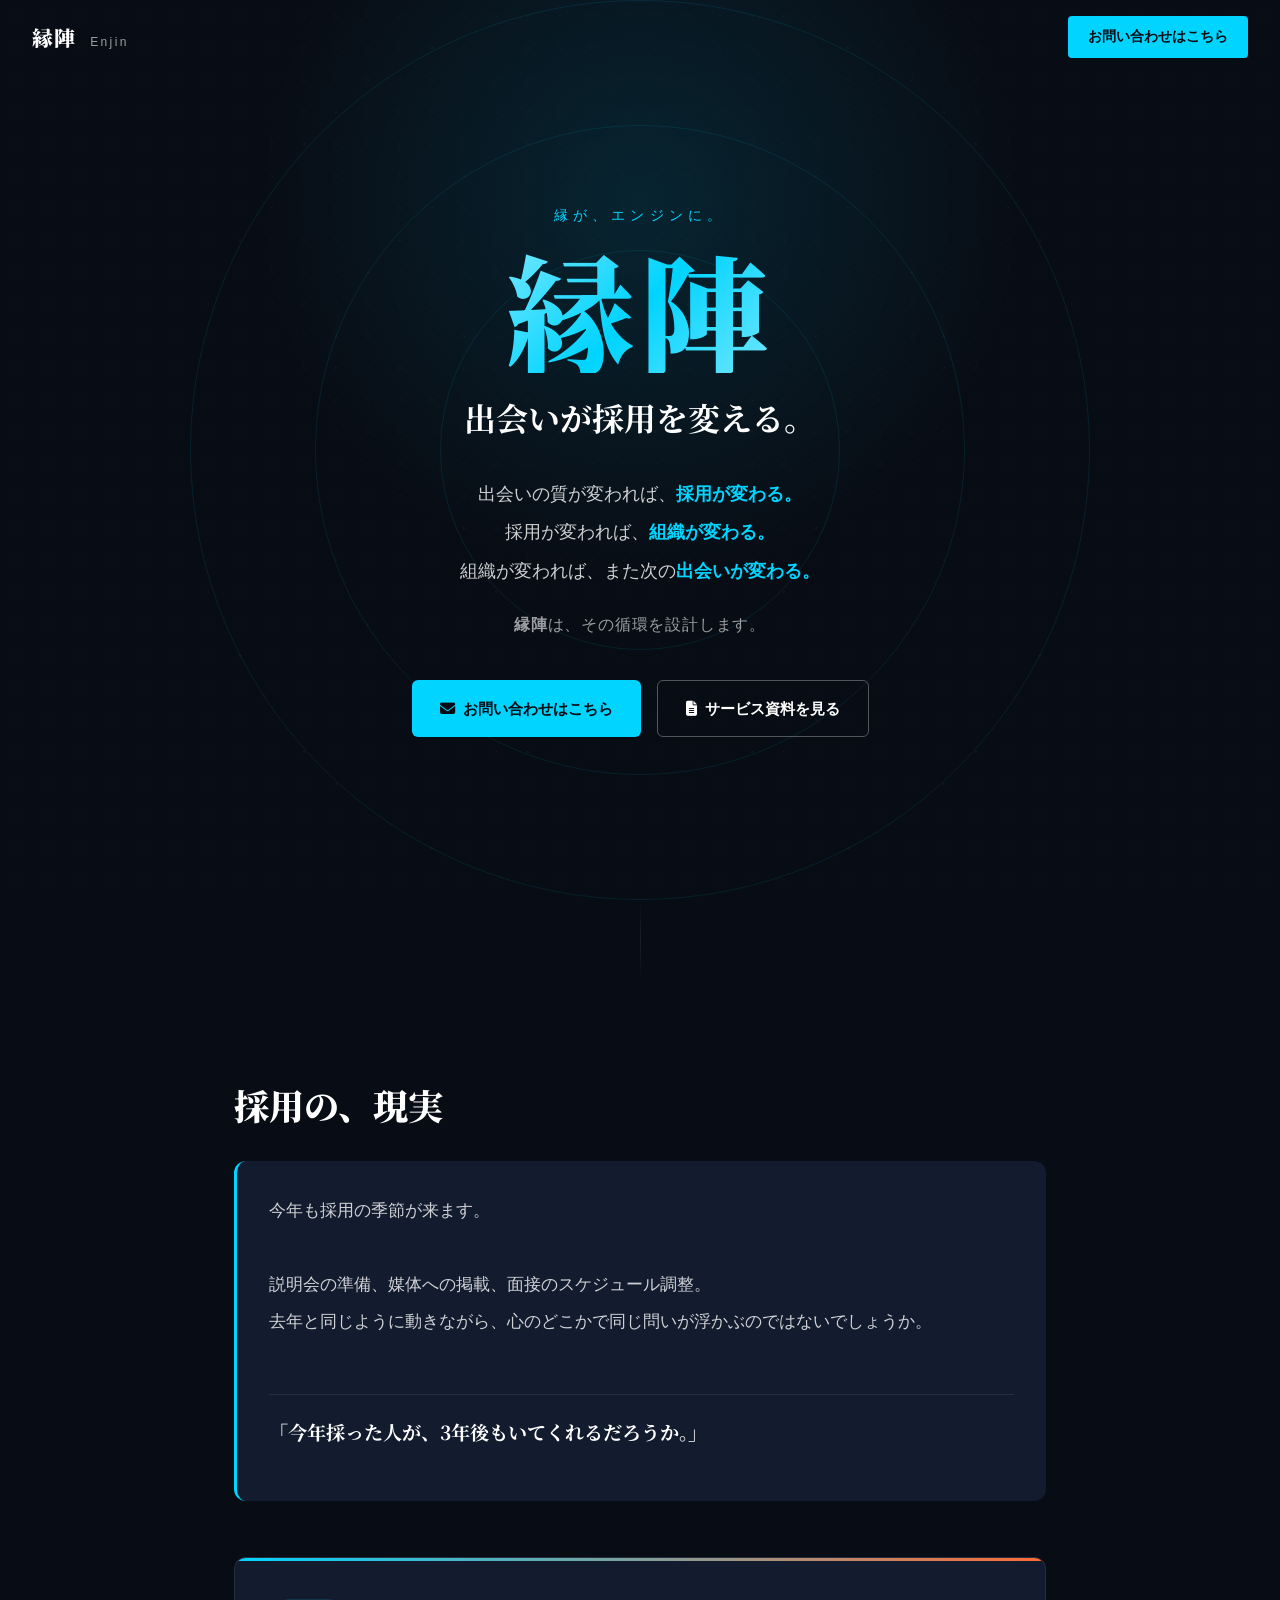
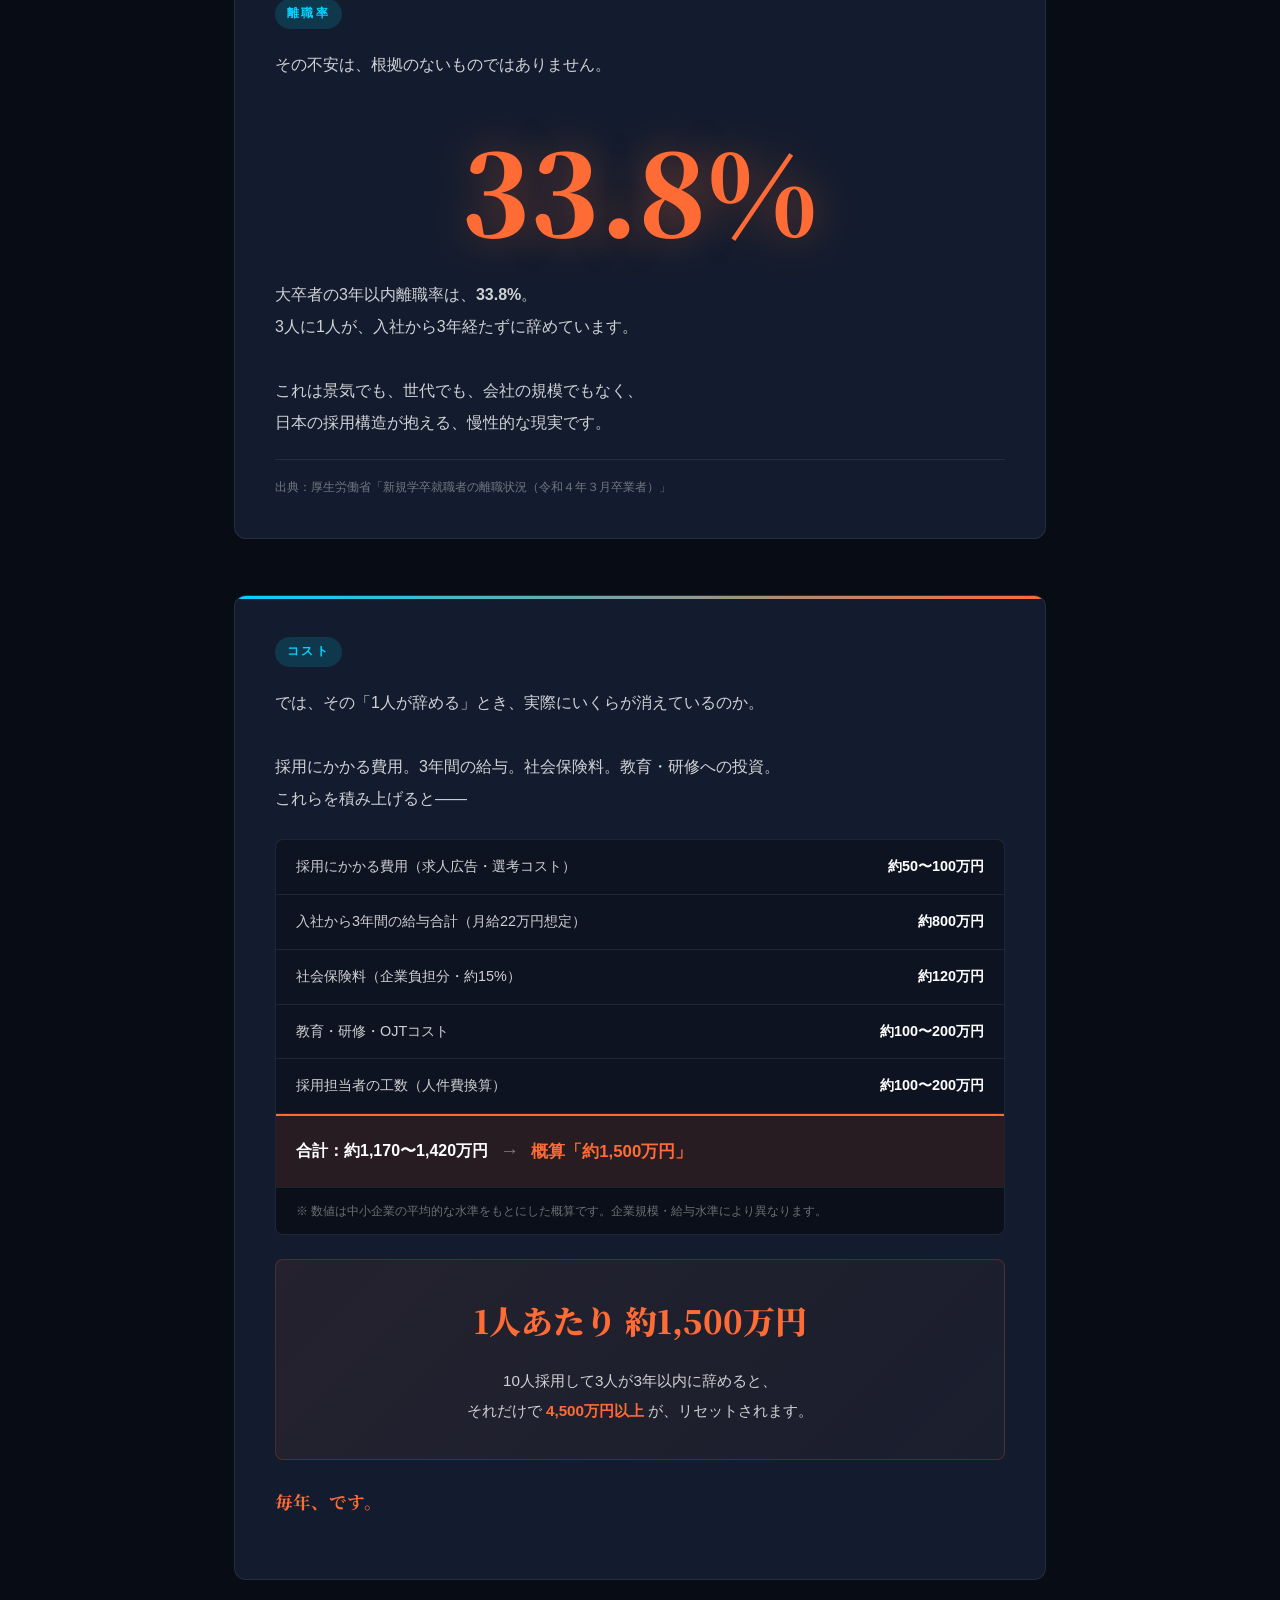
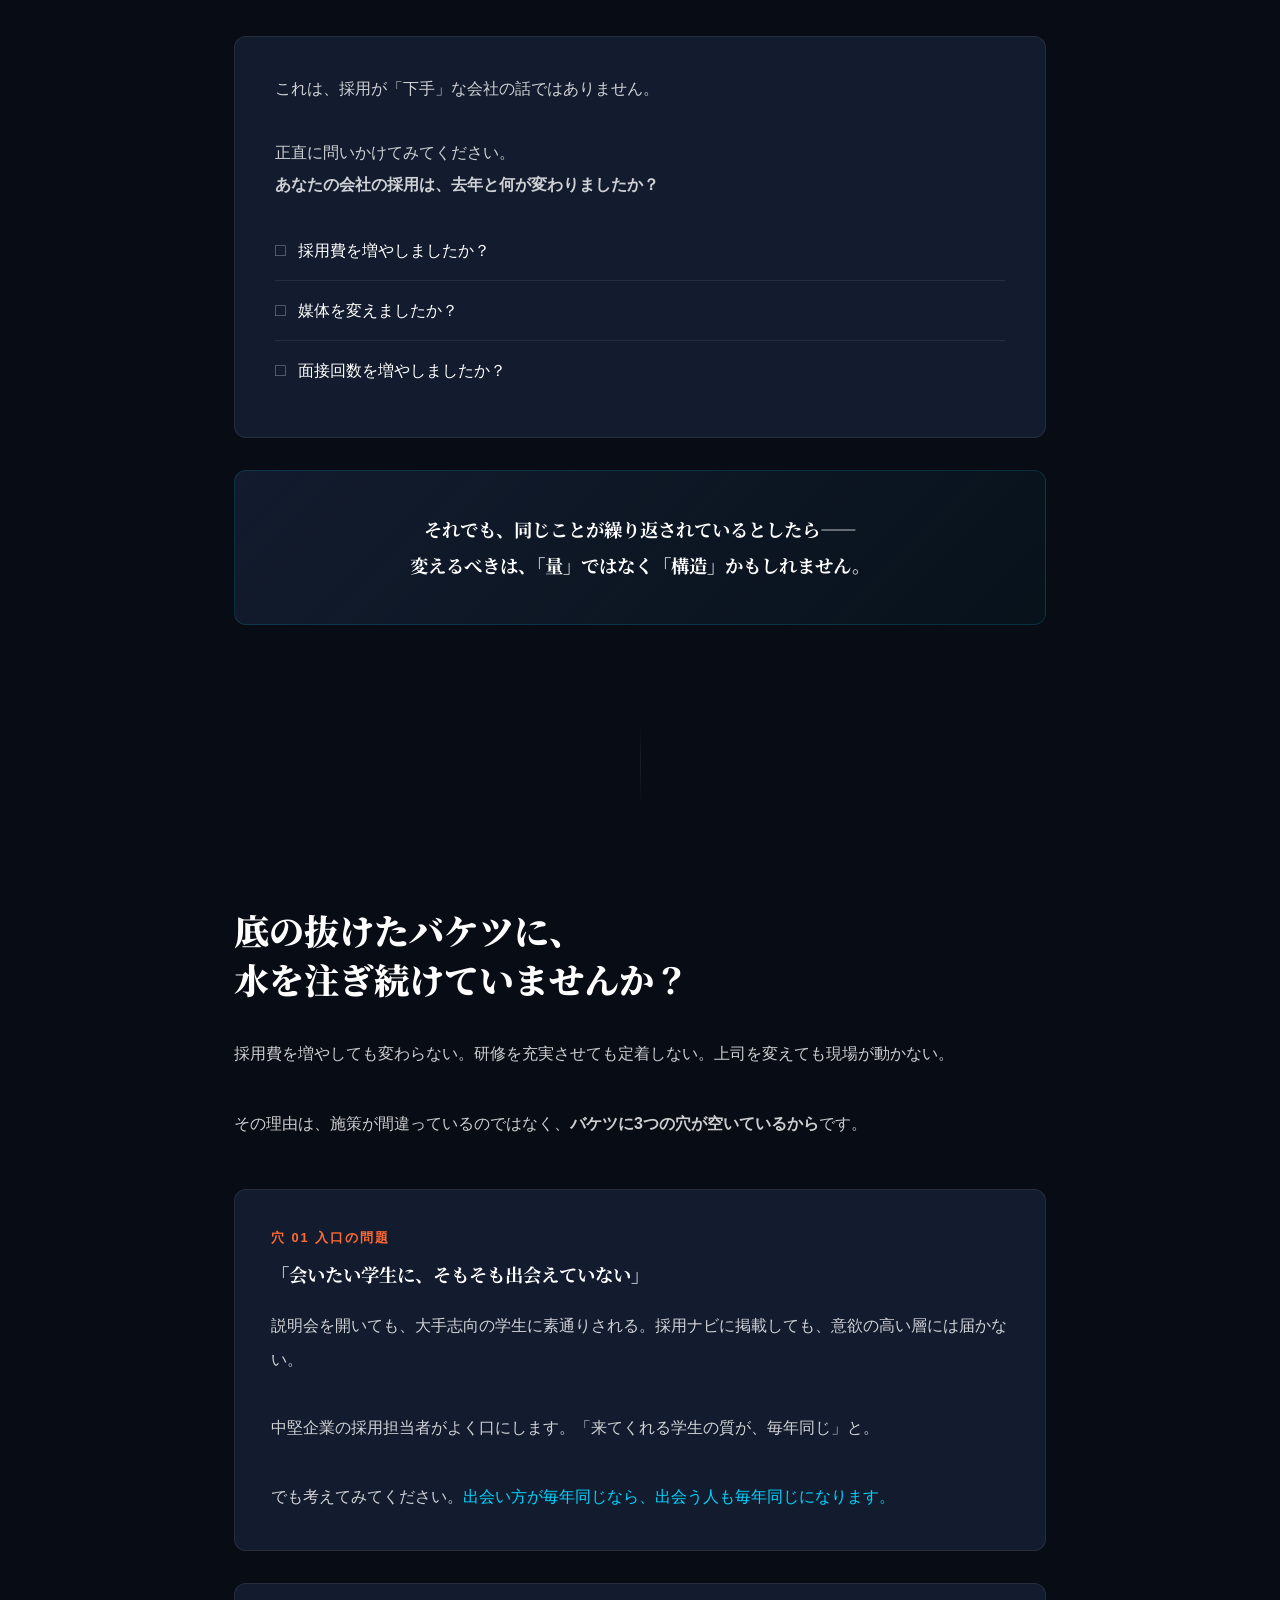
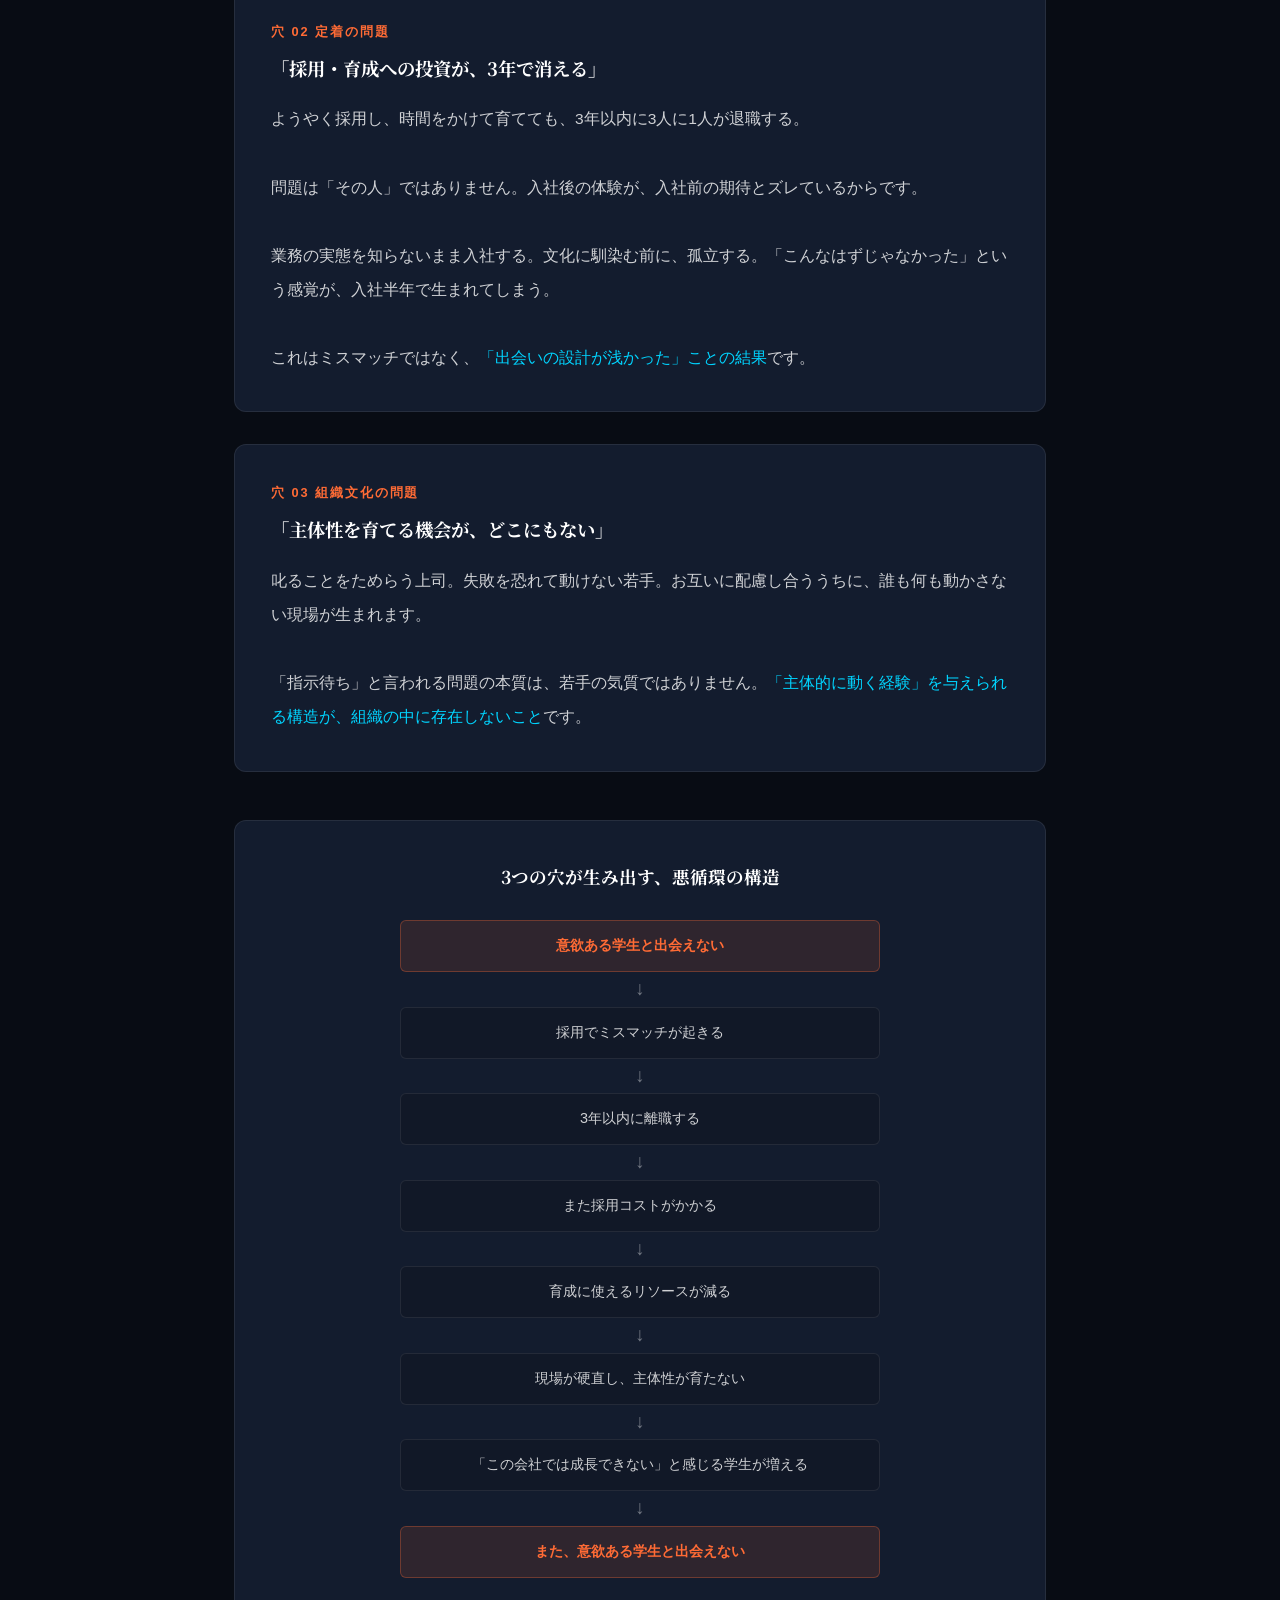
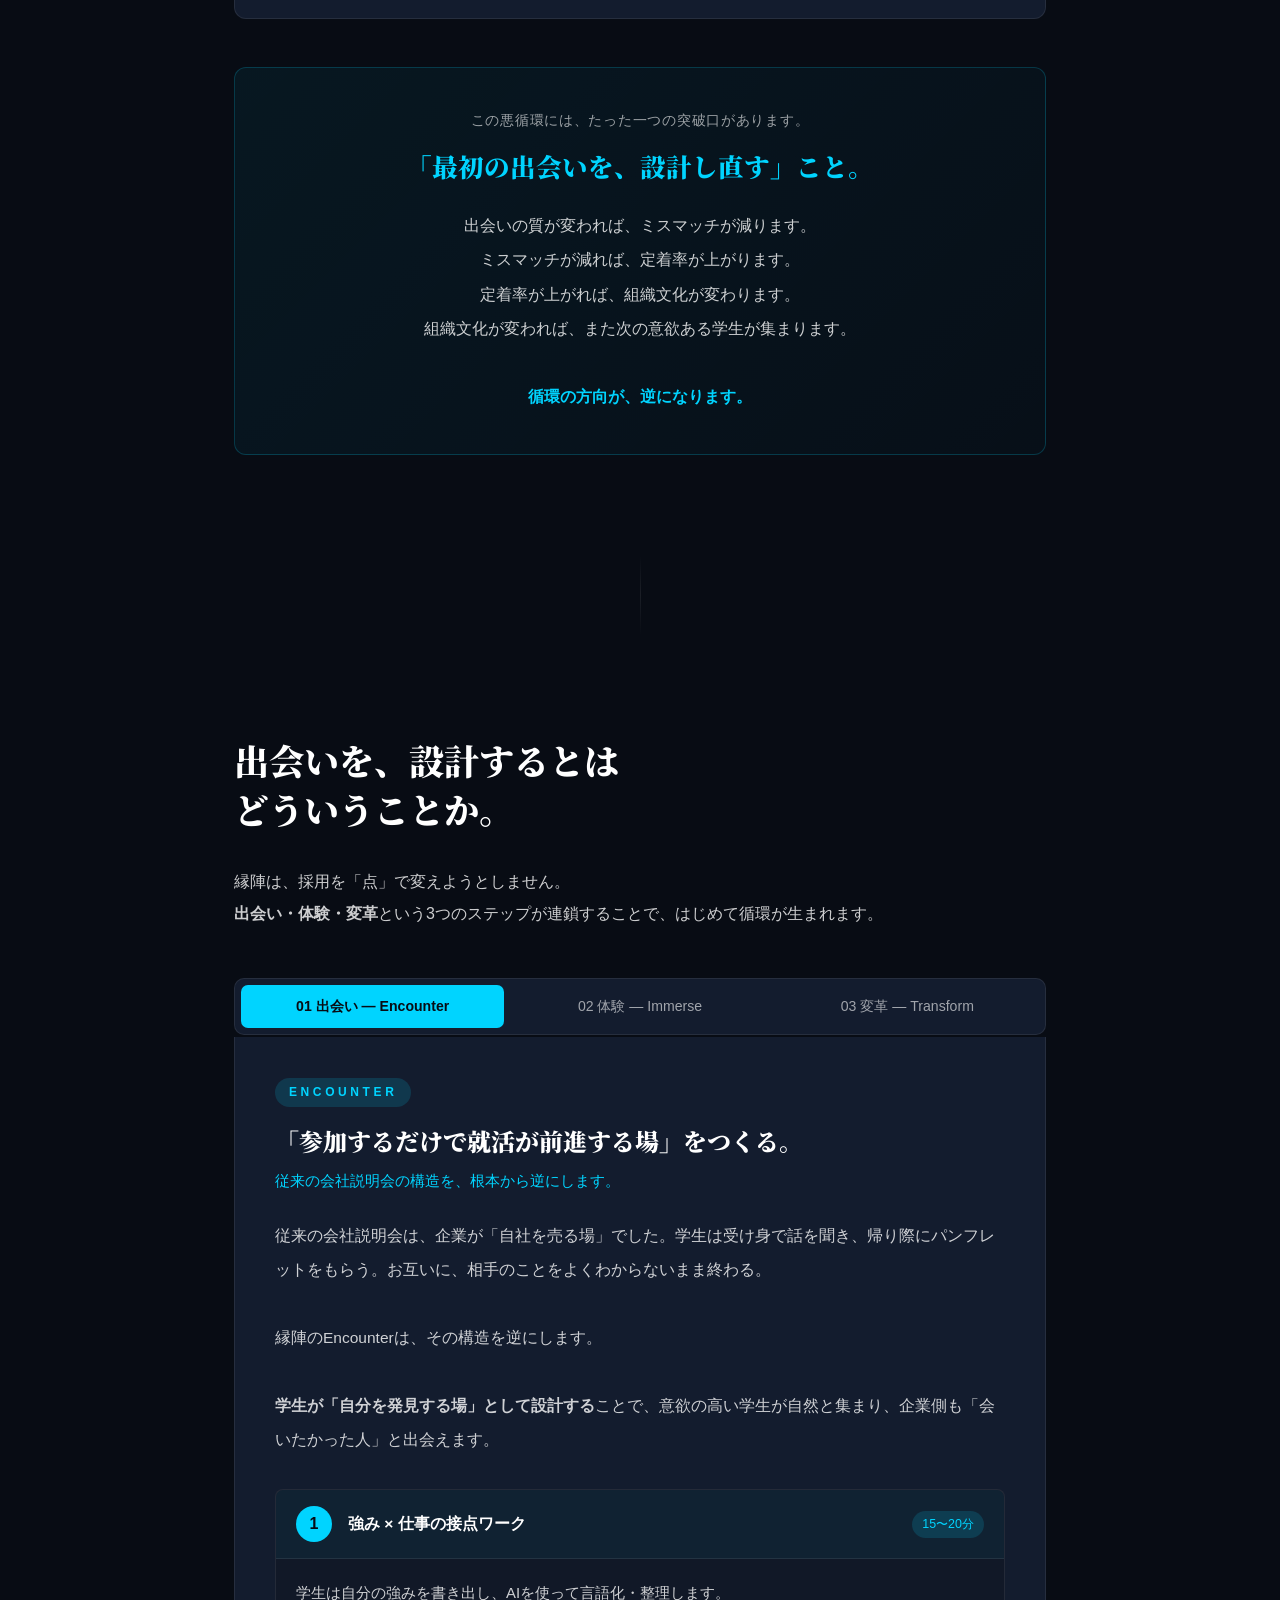
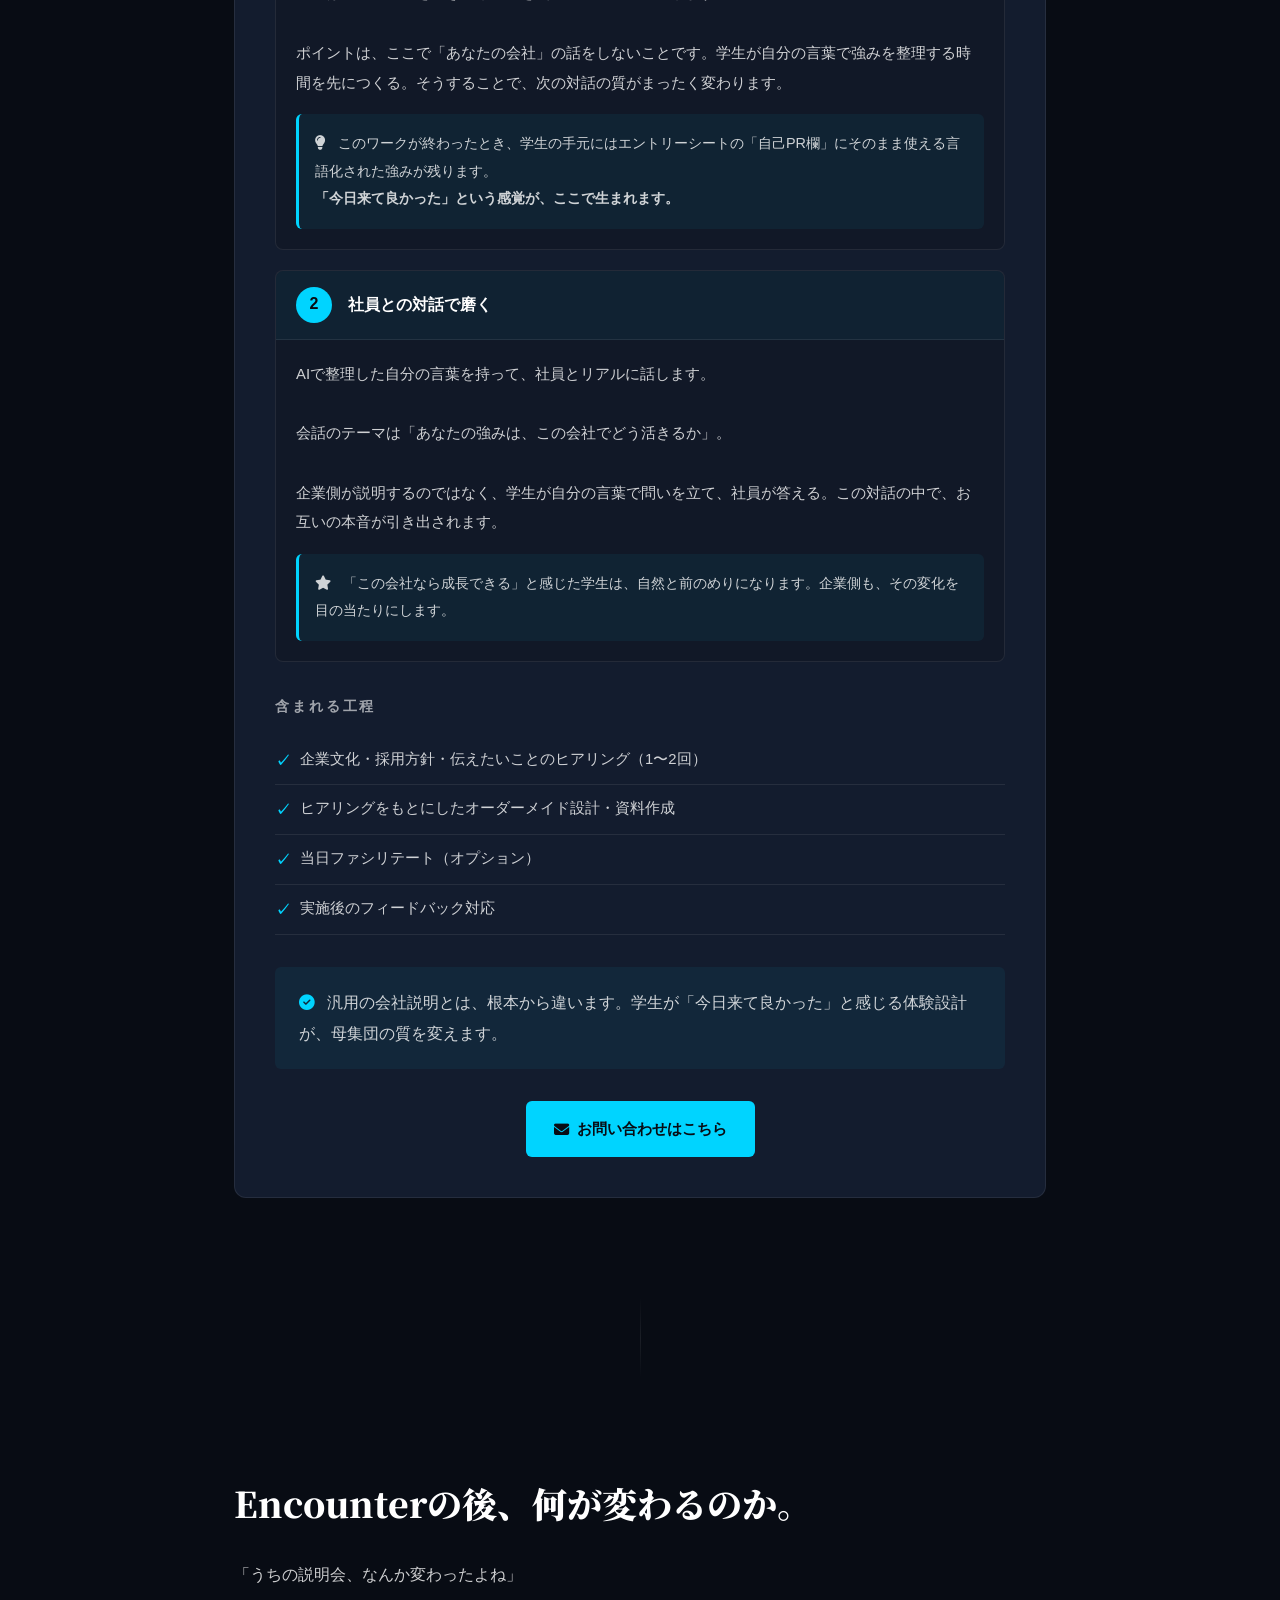
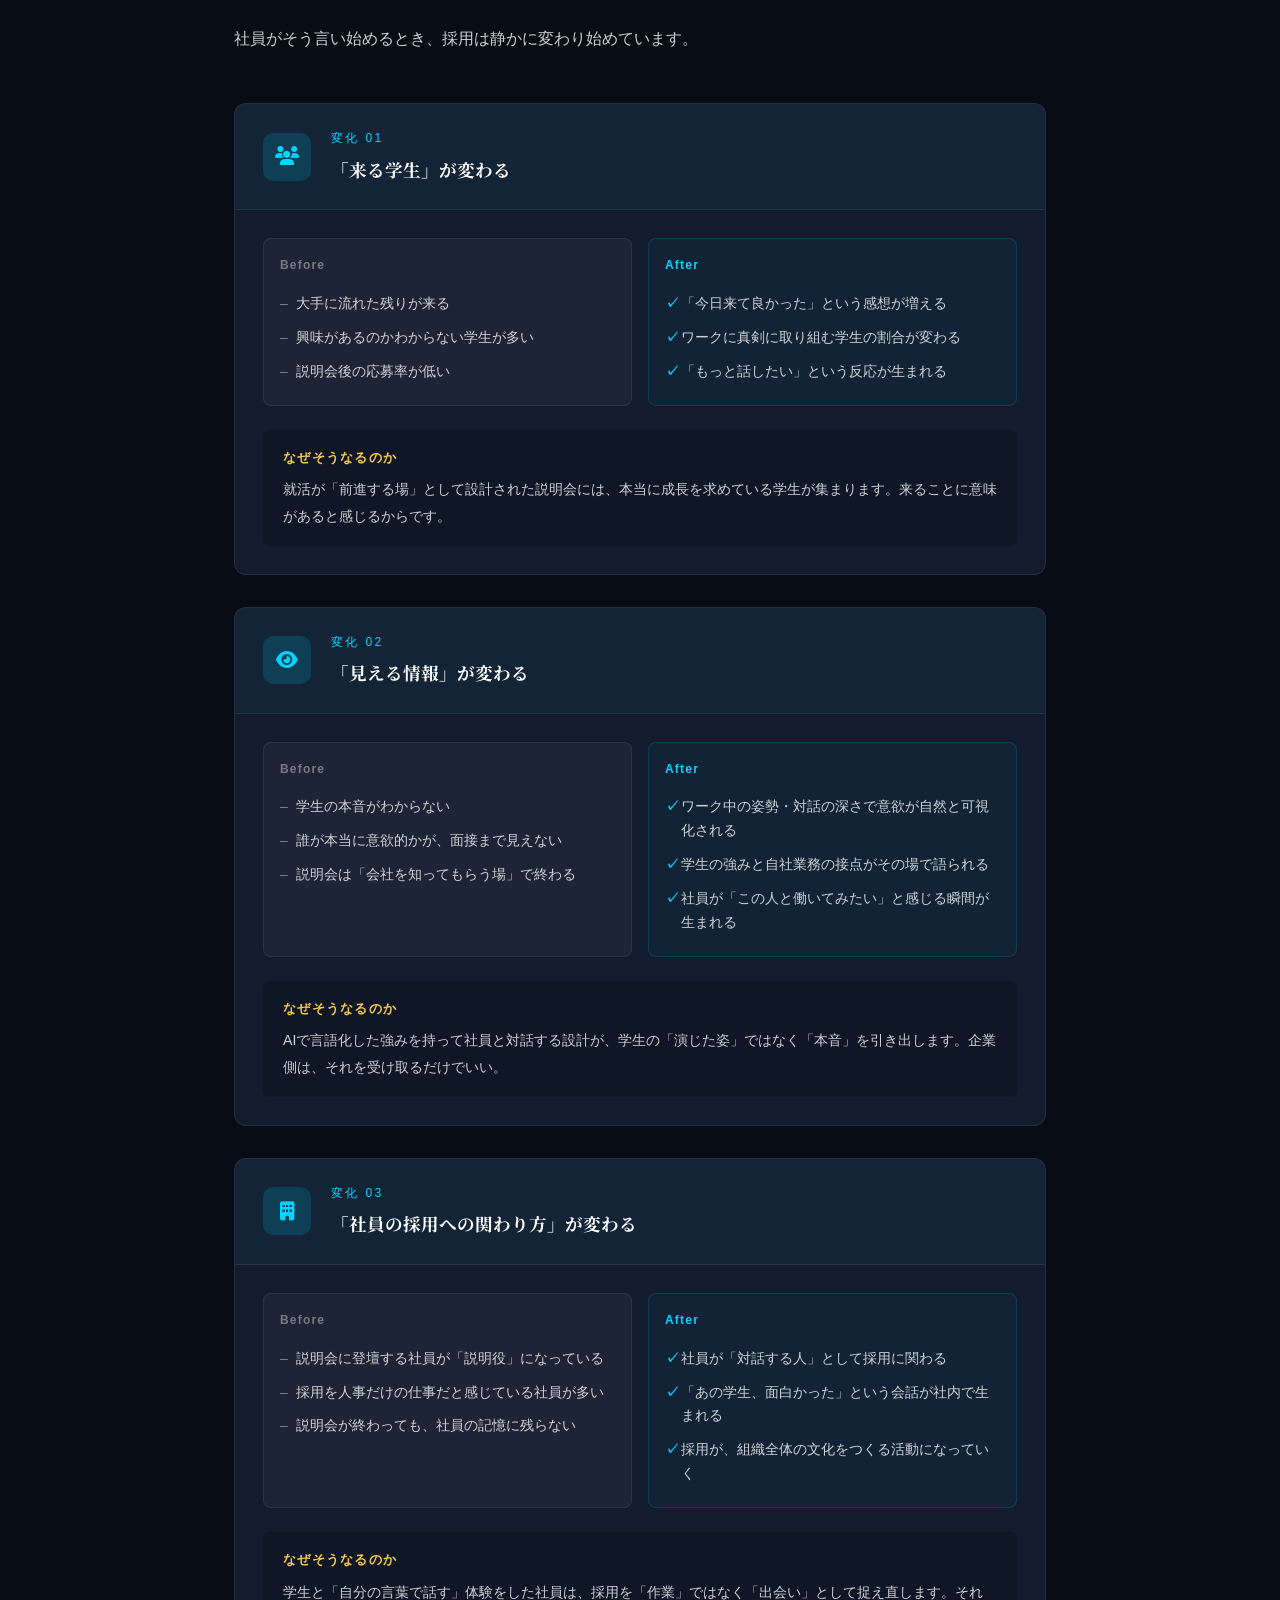
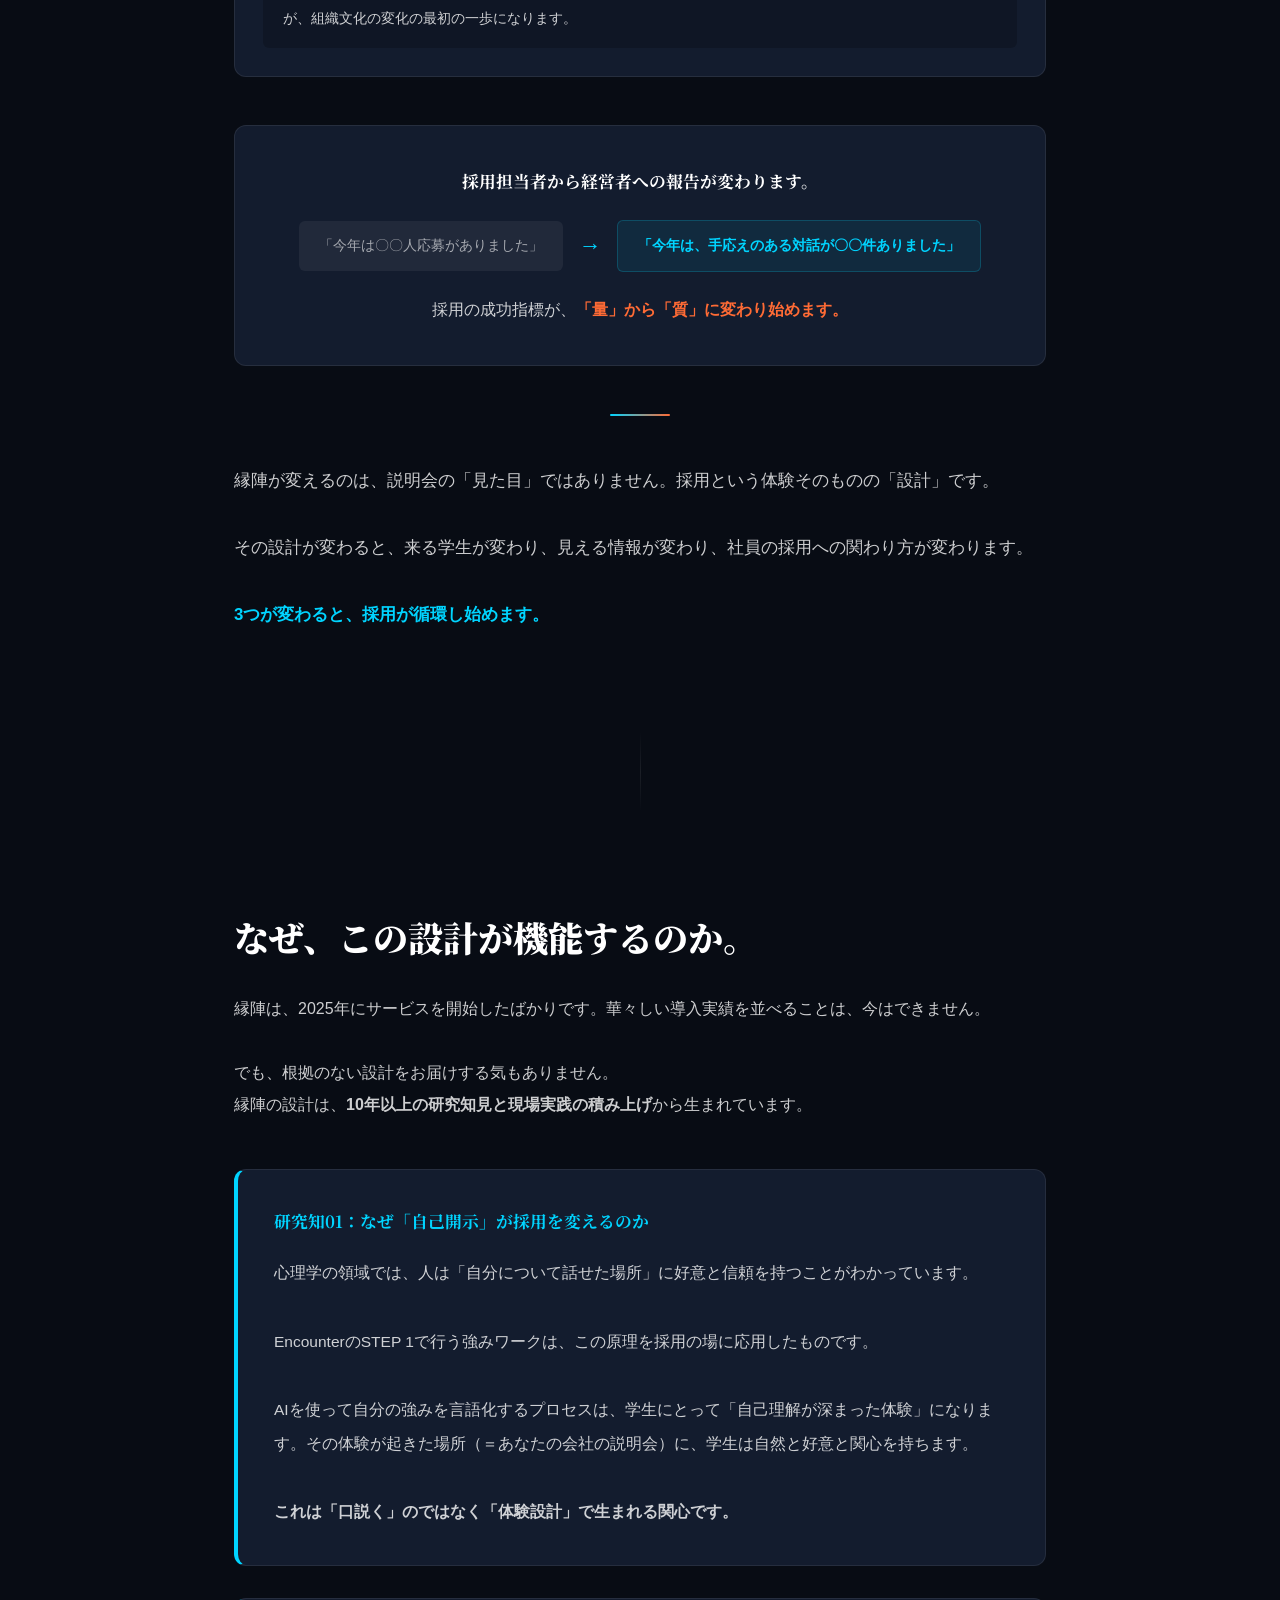
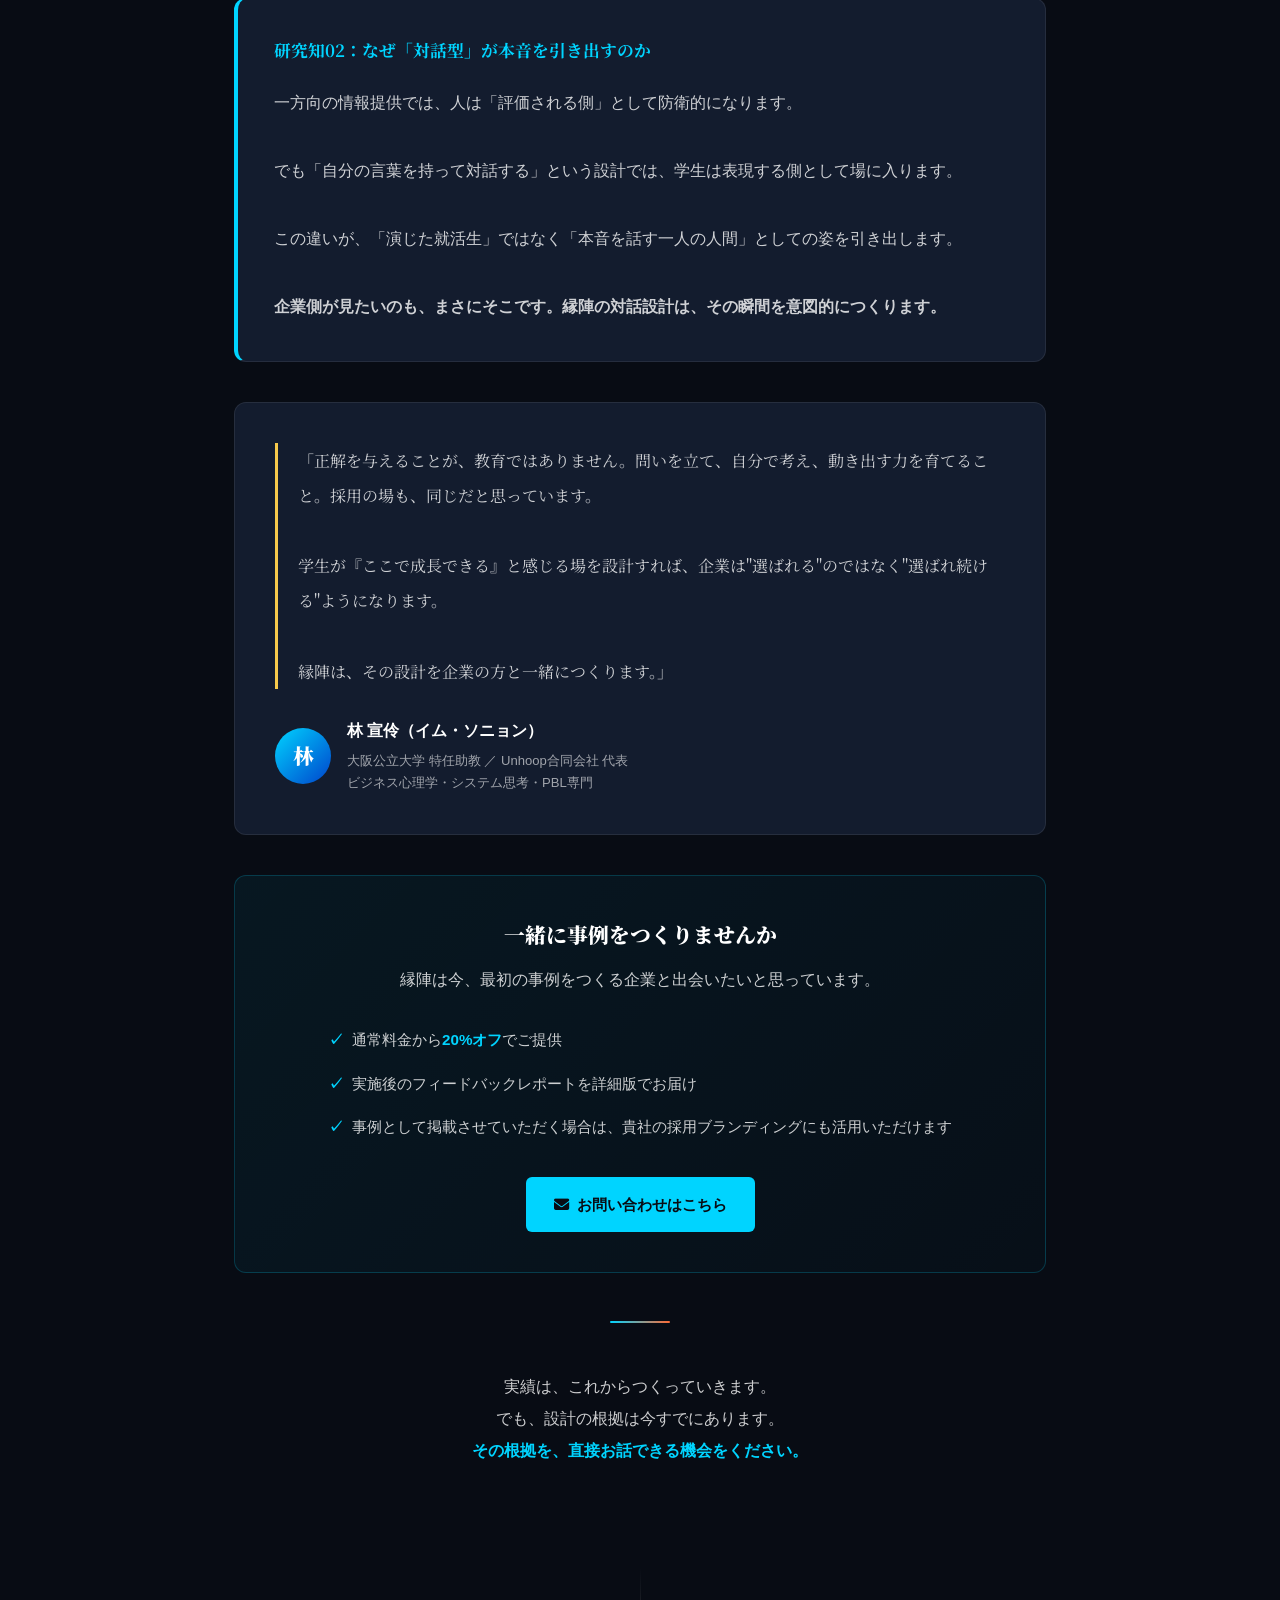
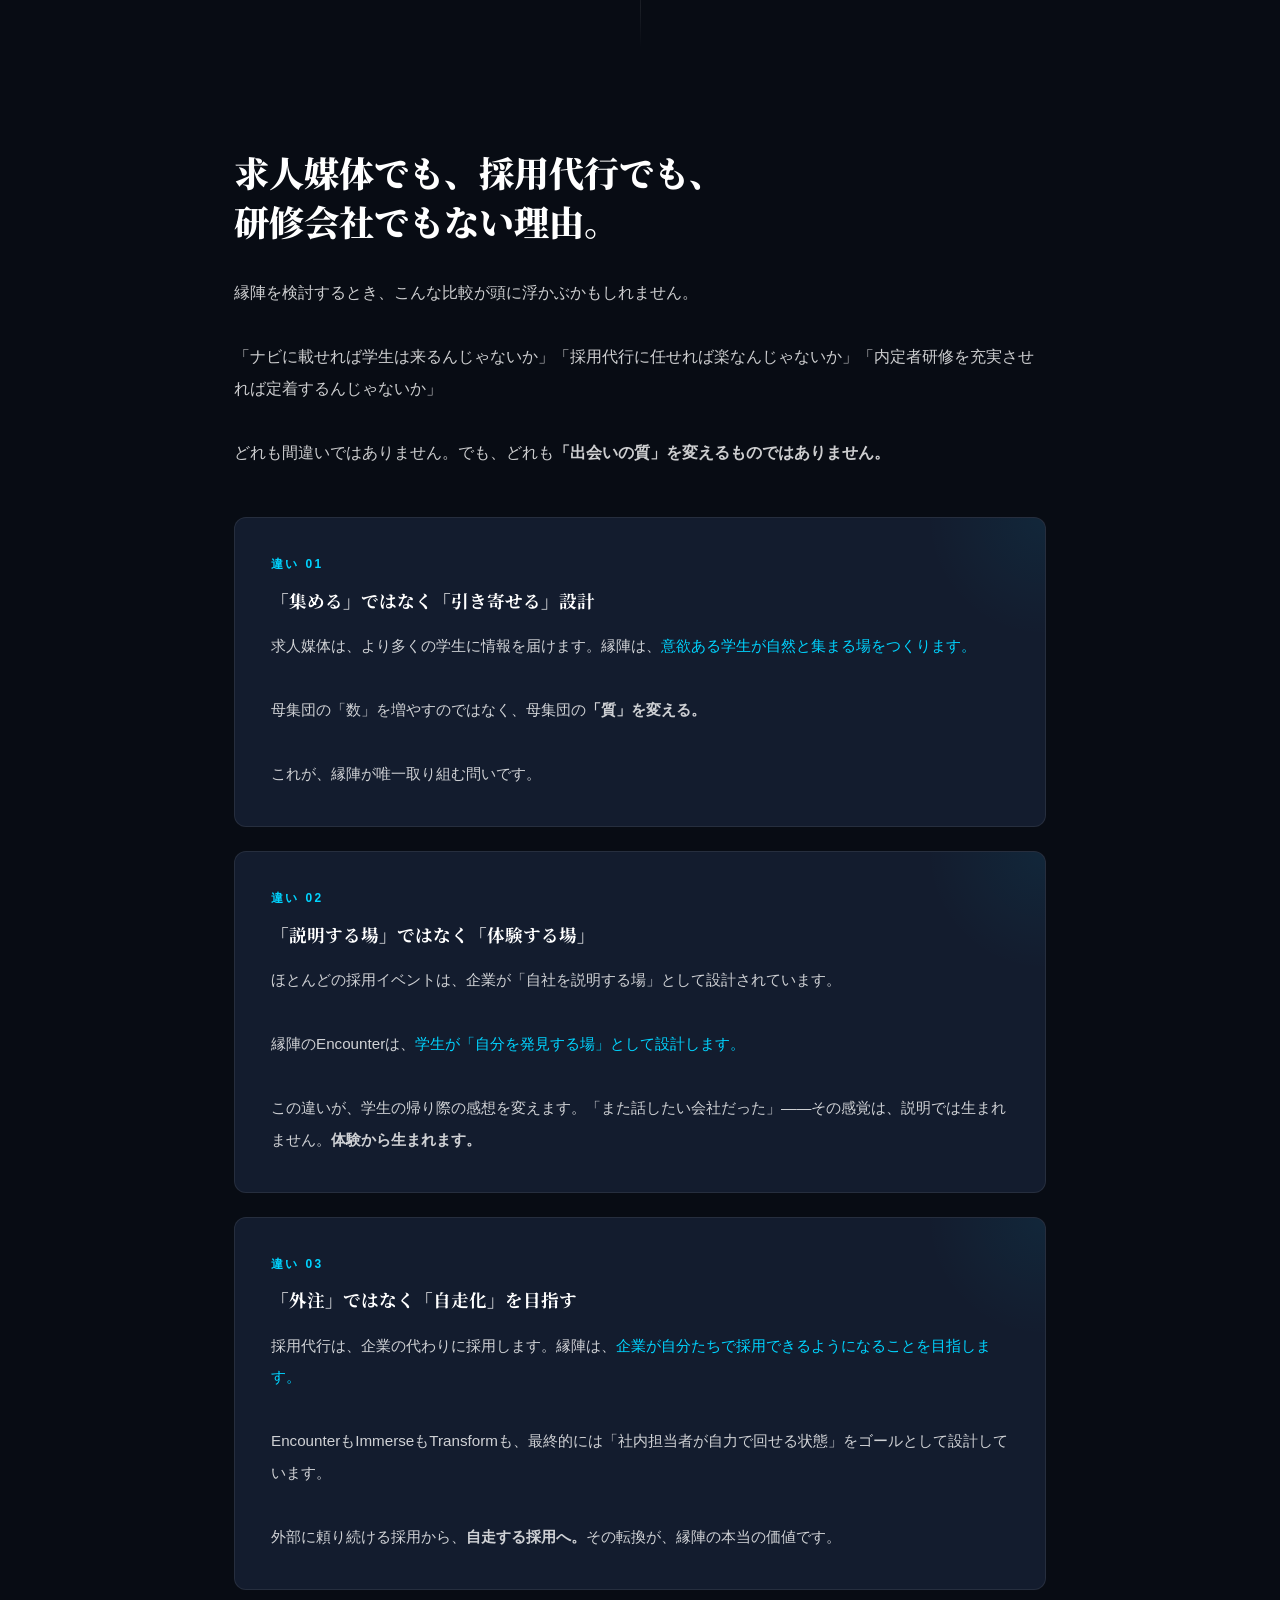
==== commit 737fdce6: "Add files via upload" ====
--- a/index.html
+++ b/index.html
@@ -9,14 +9,1530 @@
   <link rel="preconnect" href="https://fonts.gstatic.com" crossorigin />
   <link href="https://fonts.googleapis.com/css2?family=Noto+Sans+JP:wght@400;500;700;900&family=Noto+Serif+JP:wght@400;700;900&display=swap" rel="stylesheet" />
   <link rel="stylesheet" href="https://cdn.jsdelivr.net/npm/@fortawesome/fontawesome-free@6.4.0/css/all.min.css" />
-  <link rel="stylesheet" href="css/style.css" />
+  <style>
+/* =============================================
+   縁陣（Enjin）LP — style.css
+   ============================================= */
+
+/* ---------- CSS Variables ---------- */
+:root {
+  --color-bg:         #080c14;
+  --color-bg-2:       #0c1220;
+  --color-bg-3:       #111827;
+  --color-surface:    #131c2e;
+  --color-surface-2:  #1a2540;
+  --color-border:     rgba(255,255,255,0.08);
+  --color-cyan:       #00d4ff;
+  --color-cyan-dim:   rgba(0,212,255,0.15);
+  --color-accent:     #ff6b35;
+  --color-accent-dim: rgba(255,107,53,0.15);
+  --color-gold:       #f7c94b;
+  --color-white:      #ffffff;
+  --color-white-80:   rgba(255,255,255,0.80);
+  --color-white-60:   rgba(255,255,255,0.60);
+  --color-white-40:   rgba(255,255,255,0.40);
+  --color-white-20:   rgba(255,255,255,0.10);
+  --font-sans:        'Noto Sans JP', sans-serif;
+  --font-serif:       'Noto Serif JP', serif;
+  --max-w:            860px;
+  --radius:           12px;
+  --transition:       0.3s ease;
+}
+
+/* ---------- Reset & Base ---------- */
+*, *::before, *::after { box-sizing: border-box; margin: 0; padding: 0; }
+
+html { scroll-behavior: smooth; font-size: 16px; }
+
+body {
+  background: var(--color-bg);
+  color: var(--color-white);
+  font-family: var(--font-sans);
+  line-height: 1.8;
+  overflow-x: hidden;
+}
+
+a { color: inherit; text-decoration: none; }
+strong { font-weight: 700; }
+em { font-style: normal; color: var(--color-cyan); }
+
+/* ---------- Utility ---------- */
+.container {
+  max-width: var(--max-w);
+  margin: 0 auto;
+  padding: 0 24px;
+}
+
+.section {
+  padding: 100px 0;
+}
+
+.section-sep {
+  width: 1px;
+  height: 80px;
+  background: linear-gradient(to bottom, transparent, var(--color-border), transparent);
+  margin: 0 auto;
+}
+
+.divider {
+  width: 60px;
+  height: 2px;
+  background: linear-gradient(90deg, var(--color-cyan), var(--color-accent));
+  margin: 48px auto;
+  border-radius: 2px;
+}
+
+/* ---------- Reveal animation ---------- */
+.reveal {
+  opacity: 0;
+  transform: translateY(32px);
+  transition: opacity 0.7s ease, transform 0.7s ease;
+}
+.reveal.visible {
+  opacity: 1;
+  transform: translateY(0);
+}
+
+/* ---------- NAVIGATION ---------- */
+.nav {
+  position: fixed;
+  top: 0;
+  left: 0;
+  right: 0;
+  z-index: 1000;
+  display: flex;
+  align-items: center;
+  justify-content: space-between;
+  padding: 16px 32px;
+  background: transparent;
+  transition: background var(--transition), box-shadow var(--transition), padding var(--transition);
+}
+.nav.scrolled {
+  background: rgba(8,12,20,0.92);
+  backdrop-filter: blur(16px);
+  box-shadow: 0 1px 0 var(--color-border);
+  padding: 12px 32px;
+}
+.nav-logo {
+  font-family: var(--font-serif);
+  font-size: 1.3rem;
+  font-weight: 900;
+  letter-spacing: 0.05em;
+  color: var(--color-white);
+}
+.nav-logo span {
+  font-family: var(--font-sans);
+  font-size: 0.75rem;
+  font-weight: 400;
+  color: var(--color-white-60);
+  margin-left: 8px;
+  letter-spacing: 0.2em;
+}
+.nav-cta {
+  display: inline-flex;
+  align-items: center;
+  gap: 8px;
+  padding: 9px 20px;
+  background: var(--color-cyan);
+  color: var(--color-bg);
+  font-size: 0.85rem;
+  font-weight: 700;
+  border-radius: 4px;
+  transition: opacity var(--transition), transform var(--transition);
+}
+.nav-cta:hover { opacity: 0.85; transform: translateY(-1px); }
+
+/* ---------- HERO ---------- */
+#sec01 {
+  position: relative;
+  min-height: 100vh;
+  display: flex;
+  align-items: center;
+  justify-content: center;
+  overflow: hidden;
+  padding: 120px 24px 80px;
+}
+
+.hero-bg {
+  position: absolute;
+  inset: 0;
+  pointer-events: none;
+  overflow: hidden;
+}
+.hero-bg-dots {
+  position: absolute;
+  inset: 0;
+  background-image: radial-gradient(circle, rgba(255,255,255,0.04) 1px, transparent 1px);
+  background-size: 32px 32px;
+}
+.hero-bg-glow {
+  position: absolute;
+  top: -200px;
+  left: 50%;
+  transform: translateX(-50%);
+  width: 800px;
+  height: 800px;
+  background: radial-gradient(circle, rgba(0,212,255,0.12) 0%, transparent 70%);
+  animation: glow-pulse 6s ease-in-out infinite alternate;
+}
+@keyframes glow-pulse {
+  0%   { opacity: 0.6; transform: translateX(-50%) scale(1); }
+  100% { opacity: 1;   transform: translateX(-50%) scale(1.1); }
+}
+.hero-bg-circle {
+  position: absolute;
+  border-radius: 50%;
+  border: 1px solid rgba(0,212,255,0.1);
+  animation: ring-expand 8s ease-in-out infinite;
+}
+.hero-bg-circle:nth-child(3) { width: 400px; height: 400px; top: 50%; left: 50%; transform: translate(-50%,-50%); animation-delay: 0s; }
+.hero-bg-circle:nth-child(4) { width: 650px; height: 650px; top: 50%; left: 50%; transform: translate(-50%,-50%); animation-delay: 2s; }
+.hero-bg-circle:nth-child(5) { width: 900px; height: 900px; top: 50%; left: 50%; transform: translate(-50%,-50%); animation-delay: 4s; }
+@keyframes ring-expand {
+  0%,100% { opacity: 0.4; }
+  50%      { opacity: 0.15; }
+}
+
+.hero-content {
+  position: relative;
+  z-index: 1;
+  text-align: center;
+  max-width: 760px;
+  width: 100%;
+}
+.hero-tagline {
+  font-size: 0.9rem;
+  letter-spacing: 0.35em;
+  color: var(--color-cyan);
+  margin-bottom: 16px;
+  animation: fade-in-up 0.8s ease 0.2s both;
+}
+.hero-logo-text {
+  font-family: var(--font-serif);
+  font-size: clamp(4rem, 12vw, 8rem);
+  font-weight: 900;
+  line-height: 1;
+  letter-spacing: 0.05em;
+  background: linear-gradient(135deg, #ffffff 0%, #00d4ff 50%, #ffffff 100%);
+  -webkit-background-clip: text;
+  -webkit-text-fill-color: transparent;
+  background-clip: text;
+  margin-bottom: 16px;
+  animation: fade-in-up 0.8s ease 0.4s both;
+}
+.hero-main-copy {
+  font-family: var(--font-serif);
+  font-size: clamp(1.4rem, 4vw, 2rem);
+  font-weight: 700;
+  color: var(--color-white);
+  margin-bottom: 28px;
+  animation: fade-in-up 0.8s ease 0.6s both;
+}
+.hero-sub-copy {
+  font-size: clamp(0.95rem, 2.5vw, 1.1rem);
+  color: var(--color-white-80);
+  line-height: 2.2;
+  margin-bottom: 20px;
+  animation: fade-in-up 0.8s ease 0.8s both;
+}
+.hero-sub-copy .highlight {
+  color: var(--color-cyan);
+  font-weight: 700;
+}
+.hero-brand-line {
+  font-size: 1rem;
+  color: var(--color-white-60);
+  margin-bottom: 40px;
+  letter-spacing: 0.05em;
+  animation: fade-in-up 0.8s ease 1.0s both;
+}
+.hero-cta-group {
+  display: flex;
+  gap: 16px;
+  justify-content: center;
+  flex-wrap: wrap;
+  animation: fade-in-up 0.8s ease 1.2s both;
+}
+
+@keyframes fade-in-up {
+  from { opacity: 0; transform: translateY(24px); }
+  to   { opacity: 1; transform: translateY(0); }
+}
+
+/* ---------- Buttons ---------- */
+.btn {
+  display: inline-flex;
+  align-items: center;
+  gap: 8px;
+  padding: 14px 28px;
+  border-radius: 6px;
+  font-size: 0.95rem;
+  font-weight: 700;
+  transition: transform var(--transition), opacity var(--transition), box-shadow var(--transition);
+  cursor: pointer;
+  border: none;
+}
+.btn:hover { transform: translateY(-2px); box-shadow: 0 8px 24px rgba(0,0,0,0.3); }
+.btn-primary {
+  background: var(--color-cyan);
+  color: var(--color-bg);
+}
+.btn-primary:hover { opacity: 0.9; }
+.btn-secondary {
+  background: transparent;
+  color: var(--color-white);
+  border: 1px solid rgba(255,255,255,0.3);
+}
+.btn-secondary:hover { border-color: var(--color-cyan); color: var(--color-cyan); }
+
+/* ---------- Section Titles ---------- */
+.section-title {
+  font-family: var(--font-serif);
+  font-size: clamp(1.6rem, 4vw, 2.2rem);
+  font-weight: 900;
+  line-height: 1.4;
+  margin-bottom: 32px;
+  color: var(--color-white);
+}
+.section-lead {
+  font-size: 1rem;
+  color: var(--color-white-80);
+  line-height: 2;
+  margin-bottom: 48px;
+}
+
+/* ---------- SEC 02 採用の現実 ---------- */
+.sec02-opening {
+  font-size: 1.05rem;
+  color: var(--color-white-80);
+  line-height: 2.2;
+  margin-bottom: 56px;
+  padding: 32px;
+  background: var(--color-surface);
+  border-radius: var(--radius);
+  border-left: 3px solid var(--color-cyan);
+}
+.sec02-inner-voice {
+  display: block;
+  font-family: var(--font-serif);
+  font-size: 1.2rem;
+  font-weight: 700;
+  color: var(--color-white);
+  margin-top: 16px;
+  padding: 16px 0;
+  border-top: 1px solid var(--color-border);
+}
+
+.stat-block {
+  margin-bottom: 56px;
+  padding: 40px;
+  background: var(--color-surface);
+  border-radius: var(--radius);
+  border: 1px solid var(--color-border);
+  position: relative;
+  overflow: hidden;
+}
+.stat-block::before {
+  content: '';
+  position: absolute;
+  top: 0; left: 0; right: 0;
+  height: 3px;
+  background: linear-gradient(90deg, var(--color-cyan), var(--color-accent));
+}
+.stat-block-label {
+  display: inline-block;
+  font-size: 0.75rem;
+  font-weight: 700;
+  letter-spacing: 0.2em;
+  color: var(--color-cyan);
+  background: var(--color-cyan-dim);
+  padding: 4px 12px;
+  border-radius: 40px;
+  margin-bottom: 20px;
+  text-transform: uppercase;
+}
+.stat-block-text {
+  font-size: 1rem;
+  color: var(--color-white-80);
+  line-height: 2;
+  margin-bottom: 20px;
+}
+.stat-number {
+  text-align: center;
+  padding: 32px 0;
+}
+.stat-number .counter {
+  font-family: var(--font-serif);
+  font-size: clamp(4rem, 12vw, 7rem);
+  font-weight: 900;
+  color: var(--color-accent);
+  line-height: 1;
+  text-shadow: 0 0 40px rgba(255,107,53,0.4);
+}
+.stat-caption {
+  font-size: 0.78rem;
+  color: var(--color-white-40);
+  margin-top: 16px;
+  padding-top: 16px;
+  border-top: 1px solid var(--color-border);
+}
+
+.stat-cost-breakdown {
+  background: rgba(0,0,0,0.3);
+  border-radius: 8px;
+  border: 1px solid var(--color-border);
+  overflow: hidden;
+  margin: 24px 0;
+}
+.cost-row {
+  display: flex;
+  justify-content: space-between;
+  align-items: center;
+  padding: 14px 20px;
+  border-bottom: 1px solid var(--color-border);
+  gap: 16px;
+}
+.cost-row:last-of-type { border-bottom: none; }
+.cost-item { font-size: 0.9rem; color: var(--color-white-80); flex: 1; }
+.cost-val  { font-size: 0.9rem; font-weight: 700; color: var(--color-white); white-space: nowrap; }
+.cost-total {
+  display: flex;
+  align-items: center;
+  gap: 12px;
+  padding: 18px 20px;
+  background: rgba(255,107,53,0.1);
+  border-top: 2px solid var(--color-accent);
+  font-weight: 700;
+  flex-wrap: wrap;
+}
+.cost-arrow { color: var(--color-white-40); font-size: 1.2rem; }
+.cost-result { color: var(--color-accent); font-size: 1.05rem; }
+.cost-note {
+  padding: 12px 20px;
+  font-size: 0.78rem;
+  color: var(--color-white-40);
+  background: rgba(0,0,0,0.2);
+  border-top: 1px solid var(--color-border);
+}
+
+.stat-calc {
+  text-align: center;
+  padding: 32px;
+  margin: 24px 0;
+  background: linear-gradient(135deg, rgba(255,107,53,0.08), rgba(255,107,53,0.03));
+  border-radius: 8px;
+  border: 1px solid rgba(255,107,53,0.2);
+}
+.stat-calc .big {
+  display: block;
+  font-family: var(--font-serif);
+  font-size: clamp(1.4rem, 4vw, 2rem);
+  font-weight: 900;
+  color: var(--color-accent);
+  margin-bottom: 16px;
+}
+.stat-calc .note {
+  font-size: 0.95rem;
+  color: var(--color-white-80);
+  line-height: 2;
+}
+
+.sec02-questions {
+  padding: 36px 40px;
+  background: var(--color-surface);
+  border-radius: var(--radius);
+  border: 1px solid var(--color-border);
+  margin-bottom: 32px;
+  font-size: 1rem;
+  color: var(--color-white-80);
+  line-height: 2;
+}
+.question-item {
+  display: flex;
+  align-items: center;
+  gap: 12px;
+  padding: 12px 0;
+  font-size: 1rem;
+  color: var(--color-white);
+  border-bottom: 1px solid var(--color-border);
+}
+.question-item:last-child { border-bottom: none; }
+.question-item::before {
+  content: '□';
+  font-size: 1.1rem;
+  color: var(--color-white-40);
+}
+.sec02-closing {
+  font-family: var(--font-serif);
+  font-size: 1.15rem;
+  font-weight: 700;
+  line-height: 2;
+  color: var(--color-white);
+  text-align: center;
+  padding: 40px;
+  background: linear-gradient(135deg, var(--color-surface), rgba(0,212,255,0.03));
+  border-radius: var(--radius);
+  border: 1px solid rgba(0,212,255,0.15);
+}
+
+/* ---------- SEC 03 穴カード ---------- */
+.sec03-lead {
+  font-size: 1rem;
+  color: var(--color-white-80);
+  line-height: 2.2;
+  margin-bottom: 48px;
+}
+.hole-card {
+  margin-bottom: 32px;
+  padding: 36px;
+  background: var(--color-surface);
+  border-radius: var(--radius);
+  border: 1px solid var(--color-border);
+  position: relative;
+}
+.hole-number {
+  font-size: 0.8rem;
+  font-weight: 700;
+  letter-spacing: 0.15em;
+  color: var(--color-accent);
+  margin-bottom: 12px;
+  text-transform: uppercase;
+}
+.hole-title {
+  font-family: var(--font-serif);
+  font-size: 1.15rem;
+  font-weight: 700;
+  color: var(--color-white);
+  margin-bottom: 20px;
+  line-height: 1.5;
+}
+.hole-body {
+  font-size: 0.97rem;
+  color: var(--color-white-80);
+  line-height: 2.2;
+}
+
+/* 悪循環図 */
+.cycle-diagram {
+  margin: 48px 0;
+  padding: 40px;
+  background: var(--color-surface);
+  border-radius: var(--radius);
+  border: 1px solid var(--color-border);
+  text-align: center;
+}
+.cycle-title {
+  font-family: var(--font-serif);
+  font-size: 1.1rem;
+  font-weight: 700;
+  color: var(--color-white);
+  margin-bottom: 28px;
+}
+.cycle-items { display: flex; flex-direction: column; align-items: center; gap: 0; }
+.cycle-item {
+  padding: 12px 24px;
+  background: var(--color-bg-3);
+  border-radius: 6px;
+  font-size: 0.9rem;
+  color: var(--color-white-80);
+  width: 100%;
+  max-width: 480px;
+  border: 1px solid var(--color-border);
+  transition: background var(--transition);
+}
+.cycle-item.highlight {
+  background: rgba(255,107,53,0.12);
+  border-color: rgba(255,107,53,0.3);
+  color: var(--color-accent);
+  font-weight: 700;
+}
+.cycle-arrow {
+  font-size: 1.2rem;
+  color: var(--color-white-40);
+  line-height: 1.8;
+}
+
+/* 突破口 */
+.breakthrough {
+  padding: 40px;
+  background: linear-gradient(135deg, rgba(0,212,255,0.06), rgba(0,212,255,0.02));
+  border-radius: var(--radius);
+  border: 1px solid rgba(0,212,255,0.2);
+  text-align: center;
+}
+.breakthrough-title {
+  font-size: 0.9rem;
+  color: var(--color-white-60);
+  letter-spacing: 0.05em;
+  margin-bottom: 16px;
+}
+.breakthrough-key {
+  font-family: var(--font-serif);
+  font-size: clamp(1.2rem, 3vw, 1.6rem);
+  font-weight: 900;
+  color: var(--color-cyan);
+  margin-bottom: 24px;
+  line-height: 1.4;
+}
+.breakthrough-body {
+  font-size: 0.97rem;
+  color: var(--color-white-80);
+  line-height: 2.2;
+}
+
+/* ---------- SEC 04 サービスタブ ---------- */
+.service-tabs {
+  margin-top: 8px;
+}
+.service-tab-nav {
+  display: flex;
+  gap: 4px;
+  background: var(--color-surface);
+  padding: 6px;
+  border-radius: 10px;
+  border: 1px solid var(--color-border);
+  flex-wrap: wrap;
+  margin-bottom: 2px;
+}
+.service-tab-btn {
+  flex: 1;
+  min-width: 160px;
+  padding: 12px 16px;
+  border: none;
+  background: transparent;
+  color: var(--color-white-60);
+  font-size: 0.88rem;
+  font-family: var(--font-sans);
+  font-weight: 500;
+  border-radius: 7px;
+  cursor: pointer;
+  transition: background var(--transition), color var(--transition);
+  text-align: center;
+  white-space: nowrap;
+}
+.service-tab-btn:hover { color: var(--color-white); background: var(--color-surface-2); }
+.service-tab-btn.active {
+  background: var(--color-cyan);
+  color: var(--color-bg);
+  font-weight: 700;
+}
+
+.service-tab-content {
+  display: none;
+  padding: 40px;
+  background: var(--color-surface);
+  border-radius: 0 0 var(--radius) var(--radius);
+  border: 1px solid var(--color-border);
+  border-top: none;
+}
+.service-tab-content.active { display: block; }
+
+.encounter-label {
+  display: inline-block;
+  font-size: 0.75rem;
+  font-weight: 700;
+  letter-spacing: 0.3em;
+  color: var(--color-cyan);
+  background: var(--color-cyan-dim);
+  padding: 4px 14px;
+  border-radius: 40px;
+  margin-bottom: 16px;
+}
+.encounter-title {
+  font-family: var(--font-serif);
+  font-size: clamp(1.15rem, 3vw, 1.5rem);
+  font-weight: 900;
+  color: var(--color-white);
+  line-height: 1.5;
+  margin-bottom: 8px;
+}
+.encounter-subtitle {
+  font-size: 0.95rem;
+  color: var(--color-cyan);
+  margin-bottom: 24px;
+}
+.encounter-concept {
+  font-size: 0.97rem;
+  color: var(--color-white-80);
+  line-height: 2.2;
+  margin-bottom: 32px;
+}
+
+.step-cards { display: flex; flex-direction: column; gap: 20px; margin: 24px 0; }
+.step-card {
+  background: var(--color-bg-3);
+  border-radius: 8px;
+  border: 1px solid var(--color-border);
+  overflow: hidden;
+}
+.step-card-header {
+  display: flex;
+  align-items: center;
+  gap: 16px;
+  padding: 16px 20px;
+  background: rgba(0,212,255,0.05);
+  border-bottom: 1px solid var(--color-border);
+  flex-wrap: wrap;
+}
+.step-number {
+  width: 36px;
+  height: 36px;
+  border-radius: 50%;
+  background: var(--color-cyan);
+  color: var(--color-bg);
+  font-weight: 900;
+  font-size: 1rem;
+  display: flex;
+  align-items: center;
+  justify-content: center;
+  flex-shrink: 0;
+}
+.step-card-title { font-weight: 700; color: var(--color-white); font-size: 0.97rem; flex: 1; }
+.step-card-time {
+  font-size: 0.78rem;
+  color: var(--color-cyan);
+  background: var(--color-cyan-dim);
+  padding: 2px 10px;
+  border-radius: 40px;
+}
+.step-card-body {
+  padding: 20px;
+  font-size: 0.93rem;
+  color: var(--color-white-80);
+  line-height: 2;
+}
+.highlight-box {
+  margin-top: 16px;
+  padding: 16px;
+  background: rgba(0,212,255,0.06);
+  border-radius: 6px;
+  border-left: 3px solid var(--color-cyan);
+  font-size: 0.9rem;
+  line-height: 1.9;
+  color: var(--color-white-80);
+}
+
+.includes-list {
+  list-style: none;
+  padding: 0;
+  margin-bottom: 32px;
+}
+.includes-list li {
+  display: flex;
+  align-items: flex-start;
+  gap: 10px;
+  padding: 10px 0;
+  border-bottom: 1px solid var(--color-border);
+  font-size: 0.93rem;
+  color: var(--color-white-80);
+}
+.includes-list li::before {
+  content: '✓';
+  color: var(--color-cyan);
+  font-weight: 700;
+  flex-shrink: 0;
+  margin-top: 2px;
+}
+
+.spec-table {
+  width: 100%;
+  border-collapse: collapse;
+  font-size: 0.93rem;
+}
+.spec-table td {
+  padding: 12px 16px;
+  border: 1px solid var(--color-border);
+  color: var(--color-white-80);
+}
+.spec-table td:first-child {
+  width: 120px;
+  font-weight: 700;
+  color: var(--color-white);
+  background: rgba(0,212,255,0.04);
+}
+
+/* ---------- SEC 05 効果 ---------- */
+.effect-cards { display: flex; flex-direction: column; gap: 32px; margin-bottom: 48px; }
+.effect-card {
+  background: var(--color-surface);
+  border-radius: var(--radius);
+  border: 1px solid var(--color-border);
+  overflow: hidden;
+}
+.effect-card-header {
+  display: flex;
+  align-items: center;
+  gap: 20px;
+  padding: 24px 28px;
+  background: rgba(0,212,255,0.04);
+  border-bottom: 1px solid var(--color-border);
+}
+.effect-card-icon {
+  width: 48px;
+  height: 48px;
+  border-radius: 10px;
+  background: var(--color-cyan-dim);
+  display: flex;
+  align-items: center;
+  justify-content: center;
+  font-size: 1.2rem;
+  color: var(--color-cyan);
+  flex-shrink: 0;
+}
+.effect-card-number {
+  display: block;
+  font-size: 0.75rem;
+  letter-spacing: 0.2em;
+  color: var(--color-cyan);
+  margin-bottom: 4px;
+}
+.effect-card-title { font-family: var(--font-serif); font-size: 1.1rem; font-weight: 700; color: var(--color-white); }
+.effect-card-body { padding: 28px; }
+
+.before-after {
+  display: grid;
+  grid-template-columns: 1fr 1fr;
+  gap: 16px;
+  margin-bottom: 24px;
+}
+@media (max-width: 600px) {
+  .before-after { grid-template-columns: 1fr; }
+}
+.ba-col {
+  padding: 16px;
+  border-radius: 8px;
+}
+.ba-col.before { background: rgba(255,255,255,0.04); border: 1px solid rgba(255,255,255,0.08); }
+.ba-col.after  { background: rgba(0,212,255,0.04);   border: 1px solid rgba(0,212,255,0.15); }
+.ba-label {
+  font-size: 0.75rem;
+  font-weight: 700;
+  letter-spacing: 0.1em;
+  margin-bottom: 10px;
+}
+.ba-col.before .ba-label { color: var(--color-white-40); }
+.ba-col.after  .ba-label { color: var(--color-cyan); }
+.ba-items { list-style: none; padding: 0; }
+.ba-items li {
+  font-size: 0.88rem;
+  color: var(--color-white-80);
+  padding: 5px 0;
+  padding-left: 16px;
+  position: relative;
+  line-height: 1.7;
+}
+.ba-col.before .ba-items li::before { content: '–'; position: absolute; left: 0; color: var(--color-white-40); }
+.ba-col.after  .ba-items li::before { content: '✓'; position: absolute; left: 0; color: var(--color-cyan); font-weight: 700; }
+
+.effect-why {
+  padding: 16px 20px;
+  background: rgba(0,0,0,0.2);
+  border-radius: 6px;
+  font-size: 0.88rem;
+  color: var(--color-white-80);
+  line-height: 1.9;
+}
+.effect-why strong {
+  display: block;
+  margin-bottom: 6px;
+  color: var(--color-gold);
+  font-size: 0.8rem;
+  letter-spacing: 0.1em;
+}
+
+.exec-change {
+  padding: 40px;
+  background: var(--color-surface);
+  border-radius: var(--radius);
+  border: 1px solid var(--color-border);
+  text-align: center;
+  margin-bottom: 48px;
+}
+.exec-change-title {
+  font-family: var(--font-serif);
+  font-size: 1.05rem;
+  font-weight: 700;
+  color: var(--color-white);
+  margin-bottom: 24px;
+}
+.arrow-transform {
+  display: flex;
+  align-items: center;
+  justify-content: center;
+  gap: 16px;
+  flex-wrap: wrap;
+}
+.arrow-from {
+  padding: 12px 20px;
+  background: rgba(255,255,255,0.06);
+  border-radius: 6px;
+  font-size: 0.9rem;
+  color: var(--color-white-60);
+}
+.arrow-icon { font-size: 1.4rem; color: var(--color-cyan); }
+.arrow-to {
+  padding: 12px 20px;
+  background: rgba(0,212,255,0.08);
+  border-radius: 6px;
+  border: 1px solid rgba(0,212,255,0.2);
+  font-size: 0.9rem;
+  font-weight: 700;
+  color: var(--color-cyan);
+}
+
+/* ---------- SEC 06 実績・根拠 ---------- */
+.evidence-block {
+  margin-bottom: 32px;
+  padding: 36px;
+  background: var(--color-surface);
+  border-radius: var(--radius);
+  border: 1px solid var(--color-border);
+  border-left: 4px solid var(--color-cyan);
+}
+.evidence-block-title {
+  font-family: var(--font-serif);
+  font-size: 1.05rem;
+  font-weight: 700;
+  color: var(--color-cyan);
+  margin-bottom: 20px;
+}
+.evidence-body {
+  font-size: 0.97rem;
+  color: var(--color-white-80);
+  line-height: 2.2;
+}
+
+.founder-quote {
+  padding: 40px;
+  background: var(--color-surface);
+  border-radius: var(--radius);
+  border: 1px solid var(--color-border);
+  margin: 40px 0;
+}
+.quote-text {
+  font-family: var(--font-serif);
+  font-size: 1rem;
+  color: var(--color-white-80);
+  line-height: 2.2;
+  margin-bottom: 28px;
+  padding-left: 20px;
+  border-left: 3px solid var(--color-gold);
+}
+.quote-author {
+  display: flex;
+  align-items: center;
+  gap: 16px;
+}
+.quote-author-avatar {
+  width: 56px;
+  height: 56px;
+  border-radius: 50%;
+  background: linear-gradient(135deg, #00d4ff, #0044cc);
+  display: flex;
+  align-items: center;
+  justify-content: center;
+  font-family: var(--font-serif);
+  font-size: 1.3rem;
+  font-weight: 900;
+  color: #fff;
+  flex-shrink: 0;
+}
+.quote-author-name {
+  font-weight: 700;
+  color: var(--color-white);
+  font-size: 1rem;
+}
+.quote-author-role {
+  font-size: 0.82rem;
+  color: var(--color-white-60);
+  margin-top: 4px;
+  line-height: 1.7;
+}
+
+.monitor-cta {
+  padding: 40px;
+  background: linear-gradient(135deg, rgba(0,212,255,0.06), rgba(0,212,255,0.02));
+  border-radius: var(--radius);
+  border: 1px solid rgba(0,212,255,0.2);
+  text-align: center;
+  margin: 40px 0;
+}
+.monitor-cta-title {
+  font-family: var(--font-serif);
+  font-size: 1.3rem;
+  font-weight: 900;
+  color: var(--color-white);
+  margin-bottom: 12px;
+}
+.monitor-cta-body {
+  font-size: 1rem;
+  color: var(--color-white-80);
+  margin-bottom: 24px;
+}
+.monitor-benefits {
+  list-style: none;
+  padding: 0;
+  margin-bottom: 28px;
+  text-align: left;
+  display: inline-block;
+}
+.monitor-benefits li {
+  padding: 8px 0;
+  padding-left: 24px;
+  position: relative;
+  font-size: 0.95rem;
+  color: var(--color-white-80);
+}
+.monitor-benefits li::before {
+  content: '✓';
+  position: absolute;
+  left: 0;
+  color: var(--color-cyan);
+  font-weight: 700;
+}
+
+/* ---------- SEC 07 差別化 ---------- */
+.diff-cards { display: flex; flex-direction: column; gap: 24px; margin-bottom: 48px; }
+.diff-card {
+  padding: 36px;
+  background: var(--color-surface);
+  border-radius: var(--radius);
+  border: 1px solid var(--color-border);
+  position: relative;
+  overflow: hidden;
+}
+.diff-card::after {
+  content: '';
+  position: absolute;
+  top: 0; right: 0;
+  width: 120px;
+  height: 120px;
+  background: radial-gradient(circle at top right, rgba(0,212,255,0.06), transparent 70%);
+}
+.diff-number {
+  font-size: 0.75rem;
+  font-weight: 700;
+  letter-spacing: 0.2em;
+  color: var(--color-cyan);
+  margin-bottom: 12px;
+  text-transform: uppercase;
+}
+.diff-title {
+  font-family: var(--font-serif);
+  font-size: 1.1rem;
+  font-weight: 700;
+  color: var(--color-white);
+  margin-bottom: 16px;
+  line-height: 1.5;
+}
+.diff-body {
+  font-size: 0.95rem;
+  color: var(--color-white-80);
+  line-height: 2.1;
+}
+
+/* ---------- SEC 08 チーム ---------- */
+.team-cards { display: flex; flex-direction: column; gap: 28px; margin-bottom: 40px; }
+.team-card {
+  padding: 36px;
+  background: var(--color-surface);
+  border-radius: var(--radius);
+  border: 1px solid var(--color-border);
+}
+.team-card-header {
+  display: flex;
+  gap: 20px;
+  margin-bottom: 24px;
+  flex-wrap: wrap;
+}
+.team-avatar {
+  width: 64px;
+  height: 64px;
+  border-radius: 50%;
+  background: linear-gradient(135deg, #00d4ff, #0044cc);
+  display: flex;
+  align-items: center;
+  justify-content: center;
+  font-family: var(--font-serif);
+  font-size: 1.5rem;
+  font-weight: 900;
+  color: #fff;
+  flex-shrink: 0;
+}
+.team-name {
+  font-weight: 700;
+  color: var(--color-white);
+  font-size: 1.05rem;
+  margin-bottom: 4px;
+}
+.team-role {
+  font-size: 0.82rem;
+  color: var(--color-cyan);
+  margin-bottom: 6px;
+}
+.team-spec {
+  font-size: 0.8rem;
+  color: var(--color-white-60);
+  line-height: 1.7;
+}
+.team-quote {
+  font-size: 0.93rem;
+  color: var(--color-white-80);
+  line-height: 2.1;
+  padding: 20px;
+  background: rgba(0,0,0,0.2);
+  border-radius: 8px;
+  border-left: 3px solid var(--color-gold);
+  margin-bottom: 20px;
+}
+.team-responsibilities {
+  list-style: none;
+  padding: 0;
+}
+.team-responsibilities li {
+  padding: 8px 0;
+  padding-left: 20px;
+  position: relative;
+  font-size: 0.88rem;
+  color: var(--color-white-80);
+  border-bottom: 1px solid var(--color-border);
+}
+.team-responsibilities li:last-child { border-bottom: none; }
+.team-responsibilities li::before {
+  content: '→';
+  position: absolute;
+  left: 0;
+  color: var(--color-cyan);
+}
+
+.design-philosophy {
+  padding: 36px;
+  background: linear-gradient(135deg, rgba(0,212,255,0.05), rgba(0,212,255,0.02));
+  border-radius: var(--radius);
+  border: 1px solid rgba(0,212,255,0.15);
+  text-align: center;
+}
+.design-philosophy-body {
+  font-size: 1rem;
+  color: var(--color-white-80);
+  line-height: 2.2;
+  max-width: 600px;
+  margin: 0 auto;
+}
+
+/* ---------- SEC 09 料金 ---------- */
+.price-context {
+  padding: 32px;
+  background: var(--color-surface);
+  border-radius: var(--radius);
+  border: 1px solid var(--color-border);
+  margin-bottom: 40px;
+  font-size: 1rem;
+  color: var(--color-white-80);
+  line-height: 2;
+}
+
+.pricing-cards { gap: 24px; flex-wrap: wrap; }
+.pricing-card {
+  background: var(--color-surface);
+  border-radius: var(--radius);
+  border: 1px solid var(--color-border);
+  padding: 36px;
+  position: relative;
+  overflow: hidden;
+  transition: transform var(--transition), box-shadow var(--transition);
+}
+.pricing-card::before {
+  content: '';
+  position: absolute;
+  top: 0; left: 0; right: 0;
+  height: 3px;
+  background: linear-gradient(90deg, var(--color-cyan), var(--color-accent));
+}
+.pricing-card:hover {
+  transform: translateY(-4px);
+  box-shadow: 0 16px 40px rgba(0,0,0,0.4);
+}
+.pricing-plan-title {
+  font-size: 0.85rem;
+  font-weight: 700;
+  letter-spacing: 0.1em;
+  color: var(--color-cyan);
+  margin-bottom: 16px;
+}
+.pricing-price {
+  font-family: var(--font-serif);
+  font-size: clamp(2.5rem, 8vw, 4rem);
+  font-weight: 900;
+  color: var(--color-white);
+  line-height: 1;
+}
+.pricing-price span {
+  font-size: 1rem;
+  color: var(--color-white-60);
+  font-weight: 400;
+}
+.pricing-for {
+  font-size: 0.85rem;
+  color: var(--color-white-60);
+  line-height: 1.8;
+  margin: 16px 0 20px;
+  padding: 14px;
+  background: rgba(0,0,0,0.2);
+  border-radius: 6px;
+}
+.pricing-includes {
+  list-style: none;
+  padding: 0;
+  margin-bottom: 16px;
+}
+.pricing-includes li {
+  padding: 9px 0;
+  padding-left: 20px;
+  position: relative;
+  font-size: 0.88rem;
+  color: var(--color-white-80);
+  border-bottom: 1px solid var(--color-border);
+}
+.pricing-includes li:last-child { border-bottom: none; }
+.pricing-includes li::before {
+  content: '✓';
+  position: absolute;
+  left: 0;
+  color: var(--color-cyan);
+  font-weight: 700;
+}
+.pricing-note {
+  font-size: 0.78rem;
+  color: var(--color-white-40);
+}
+
+.pricing-note-block {
+  padding: 24px;
+  background: rgba(0,0,0,0.2);
+  border-radius: 8px;
+  border: 1px solid var(--color-border);
+  font-size: 0.9rem;
+  color: var(--color-white-60);
+  line-height: 1.9;
+  margin: 32px 0 56px;
+  text-align: center;
+}
+
+/* FAQアコーディオン */
+.faq-list { display: flex; flex-direction: column; gap: 0; margin-bottom: 48px; }
+.faq-item {
+  border: 1px solid var(--color-border);
+  border-top: none;
+  background: var(--color-surface);
+  overflow: hidden;
+}
+.faq-item:first-child {
+  border-top: 1px solid var(--color-border);
+  border-radius: var(--radius) var(--radius) 0 0;
+}
+.faq-item:last-child { border-radius: 0 0 var(--radius) var(--radius); }
+.faq-question {
+  display: flex;
+  align-items: flex-start;
+  gap: 16px;
+  padding: 20px 24px;
+  cursor: pointer;
+  transition: background var(--transition);
+  user-select: none;
+}
+.faq-question:hover { background: rgba(0,212,255,0.04); }
+.faq-q-icon {
+  width: 28px;
+  height: 28px;
+  border-radius: 50%;
+  background: var(--color-cyan-dim);
+  color: var(--color-cyan);
+  font-weight: 900;
+  font-size: 0.85rem;
+  display: flex;
+  align-items: center;
+  justify-content: center;
+  flex-shrink: 0;
+  margin-top: 2px;
+}
+.faq-q-text {
+  flex: 1;
+  font-size: 0.95rem;
+  font-weight: 700;
+  color: var(--color-white);
+  line-height: 1.7;
+}
+.faq-toggle {
+  width: 28px;
+  height: 28px;
+  display: flex;
+  align-items: center;
+  justify-content: center;
+  color: var(--color-white-60);
+  transition: transform var(--transition), color var(--transition);
+  flex-shrink: 0;
+  margin-top: 2px;
+}
+.faq-item.open .faq-toggle {
+  transform: rotate(45deg);
+  color: var(--color-cyan);
+}
+.faq-answer {
+  max-height: 0;
+  overflow: hidden;
+  transition: max-height 0.4s ease;
+}
+.faq-item.open .faq-answer { max-height: 300px; }
+.faq-answer-inner {
+  padding: 0 24px 20px 68px;
+  font-size: 0.92rem;
+  color: var(--color-white-80);
+  line-height: 2;
+}
+
+/* ---------- SEC 10 最終CTA ---------- */
+#sec10 {
+  position: relative;
+  padding: 120px 0;
+  overflow: hidden;
+}
+.sec10-bg {
+  position: absolute;
+  inset: 0;
+  pointer-events: none;
+}
+.sec10-bg-glow {
+  position: absolute;
+  top: 50%;
+  left: 50%;
+  transform: translate(-50%,-50%);
+  width: 700px;
+  height: 700px;
+  background: radial-gradient(circle, rgba(0,212,255,0.10) 0%, transparent 70%);
+  animation: glow-pulse 5s ease-in-out infinite alternate;
+}
+.cta-content {
+  position: relative;
+  z-index: 1;
+  text-align: center;
+}
+.cta-main-title {
+  font-family: var(--font-serif);
+  font-size: clamp(2.2rem, 7vw, 4rem);
+  font-weight: 900;
+  line-height: 1.3;
+  color: var(--color-white);
+  margin-bottom: 32px;
+}
+.cta-main-title .line2 {
+  background: linear-gradient(135deg, #00d4ff, #ffffff);
+  -webkit-background-clip: text;
+  -webkit-text-fill-color: transparent;
+  background-clip: text;
+}
+.cta-body {
+  font-size: 1rem;
+  color: var(--color-white-80);
+  line-height: 2.2;
+  max-width: 580px;
+  margin: 0 auto 32px;
+}
+.cta-reassurances {
+  font-size: 0.9rem;
+  color: var(--color-white-60);
+  line-height: 2.2;
+  margin-bottom: 40px;
+  padding: 20px 32px;
+  background: var(--color-surface);
+  border-radius: var(--radius);
+  border: 1px solid var(--color-border);
+  display: inline-block;
+  max-width: 600px;
+}
+.cta-reassurances span {
+  color: var(--color-cyan);
+  font-weight: 700;
+}
+.cta-buttons {
+  display: flex;
+  gap: 20px;
+  justify-content: center;
+  flex-wrap: wrap;
+  margin-bottom: 32px;
+  align-items: flex-start;
+}
+.cta-primary-btn {
+  display: inline-flex;
+  align-items: center;
+  gap: 10px;
+  padding: 18px 36px;
+  background: var(--color-cyan);
+  color: var(--color-bg);
+  font-weight: 700;
+  font-size: 1rem;
+  border-radius: 6px;
+  transition: transform var(--transition), opacity var(--transition), box-shadow var(--transition);
+  box-shadow: 0 0 30px rgba(0,212,255,0.3);
+}
+.cta-primary-btn:hover {
+  transform: translateY(-3px);
+  opacity: 0.9;
+  box-shadow: 0 12px 40px rgba(0,212,255,0.4);
+}
+.cta-secondary-btn {
+  display: inline-flex;
+  align-items: center;
+  gap: 8px;
+  padding: 14px 28px;
+  background: transparent;
+  color: var(--color-white-80);
+  font-size: 0.92rem;
+  border-radius: 6px;
+  border: 1px solid rgba(255,255,255,0.2);
+  transition: border-color var(--transition), color var(--transition), transform var(--transition);
+  width: 100%;
+  justify-content: center;
+}
+.cta-secondary-btn:hover {
+  border-color: var(--color-cyan);
+  color: var(--color-cyan);
+  transform: translateY(-2px);
+}
+.cta-secondary-note {
+  font-size: 0.78rem;
+  color: var(--color-white-40);
+}
+.cta-closing {
+  margin-top: 40px;
+  font-family: var(--font-serif);
+  font-size: 1.05rem;
+  color: var(--color-white-80);
+  line-height: 2;
+}
+
+/* ---------- FOOTER ---------- */
+footer {
+  padding: 60px 24px 40px;
+  text-align: center;
+  border-top: 1px solid var(--color-border);
+  background: var(--color-bg-2);
+}
+.footer-logo {
+  font-family: var(--font-serif);
+  font-size: 1.5rem;
+  font-weight: 900;
+  color: var(--color-white);
+  margin-bottom: 8px;
+}
+.footer-logo span {
+  font-family: var(--font-sans);
+  font-size: 0.8rem;
+  font-weight: 400;
+  color: var(--color-white-40);
+  margin-left: 8px;
+  letter-spacing: 0.2em;
+}
+.footer-tagline {
+  font-size: 0.85rem;
+  color: var(--color-cyan);
+  letter-spacing: 0.2em;
+  margin-bottom: 28px;
+}
+.footer-links {
+  display: flex;
+  gap: 24px;
+  justify-content: center;
+  flex-wrap: wrap;
+  margin-bottom: 28px;
+}
+.footer-links a {
+  font-size: 0.85rem;
+  color: var(--color-white-60);
+  transition: color var(--transition);
+}
+.footer-links a:hover { color: var(--color-cyan); }
+.footer-copy {
+  font-size: 0.78rem;
+  color: var(--color-white-40);
+}
+
+/* ---------- FLOATING CTA ---------- */
+.floating-cta {
+  position: fixed;
+  bottom: 28px;
+  right: 28px;
+  z-index: 900;
+  opacity: 0;
+  transform: translateY(20px);
+  pointer-events: none;
+  transition: opacity 0.4s ease, transform 0.4s ease;
+}
+.floating-cta.visible {
+  opacity: 1;
+  transform: translateY(0);
+  pointer-events: auto;
+}
+.floating-cta-btn {
+  display: flex;
+  align-items: center;
+  gap: 8px;
+  padding: 14px 22px;
+  background: var(--color-cyan);
+  color: var(--color-bg);
+  font-weight: 700;
+  font-size: 0.88rem;
+  border-radius: 50px;
+  box-shadow: 0 4px 24px rgba(0,212,255,0.4);
+  transition: transform var(--transition), box-shadow var(--transition);
+}
+.floating-cta-btn:hover {
+  transform: translateY(-2px);
+  box-shadow: 0 8px 32px rgba(0,212,255,0.5);
+}
+
+/* ---------- Responsive ---------- */
+@media (max-width: 768px) {
+  .nav { padding: 14px 20px; }
+  .nav-cta { padding: 8px 14px; font-size: 0.78rem; }
+  .section { padding: 72px 0; }
+  .stat-block { padding: 28px 20px; }
+  .hole-card, .diff-card, .team-card, .evidence-block { padding: 24px 20px; }
+  .service-tab-content { padding: 24px 20px; }
+  .sec02-opening, .sec02-questions { padding: 24px 20px; }
+  .cycle-diagram { padding: 28px 16px; }
+  .founder-quote, .monitor-cta { padding: 28px 20px; }
+  .breakthrough { padding: 28px 20px; }
+  .exec-change { padding: 28px 20px; }
+  .design-philosophy { padding: 24px 20px; }
+  .pricing-card { padding: 28px 20px; }
+  .service-tab-btn { font-size: 0.8rem; padding: 10px 12px; min-width: 120px; }
+  .faq-answer-inner { padding-left: 24px; }
+  .floating-cta { bottom: 16px; right: 16px; }
+  .floating-cta-btn { font-size: 0.82rem; padding: 12px 16px; }
+  .cost-row { flex-direction: column; gap: 4px; }
+  .cost-total { flex-direction: column; gap: 8px; text-align: center; }
+  #sec10 { padding: 80px 0; }
+  .cta-reassurances { padding: 16px 20px; }
+}
+
+@media (max-width: 480px) {
+  .hero-cta-group { flex-direction: column; align-items: center; }
+  .btn { width: 100%; justify-content: center; }
+  .service-tab-nav { flex-direction: column; }
+  .service-tab-btn { min-width: unset; }
+  .quote-author { flex-direction: column; align-items: flex-start; }
+  .team-card-header { flex-direction: column; }
+}
+
+  </style>
 </head>
 <body>
 
 <!-- ========== NAVIGATION ========== -->
 <nav class="nav" id="nav">
   <div class="nav-logo">縁陣 <span>Enjin</span></div>
-  <a href="#sec10" class="nav-cta">無料相談を予約する</a>
+  <a href="https://docs.google.com/forms/d/e/1FAIpQLSerQowMkH-hTMbIFjjfnchW5pjDgbEhNQq-JHTKhYUlSYUOwA/viewform?usp=preview" class="nav-cta" target="_blank" rel="noopener">お問い合わせはこちら</a>
 </nav>
 
 <!-- ========== SEC 01 HERO ========== -->
@@ -39,7 +1555,7 @@
     </p>
     <p class="hero-brand-line"><strong>縁陣</strong>は、その循環を設計します。</p>
     <div class="hero-cta-group">
-      <a href="#sec10" class="btn btn-primary"><i class="fas fa-calendar-alt"></i> 無料相談を予約する（30分・無料）</a>
+      <a href="https://docs.google.com/forms/d/e/1FAIpQLSerQowMkH-hTMbIFjjfnchW5pjDgbEhNQq-JHTKhYUlSYUOwA/viewform?usp=preview" class="btn btn-primary" target="_blank" rel="noopener"><i class="fas fa-envelope"></i> お問い合わせはこちら</a>
       <a href="#sec04" class="btn btn-secondary"><i class="fas fa-file-alt"></i> サービス資料を見る</a>
     </div>
   </div>
@@ -59,9 +1575,9 @@
       <span class="sec02-inner-voice">「今年採った人が、3年後もいてくれるだろうか。」</span>
     </div>
 
-    <!-- 数字① 離職率 -->
+    <!-- 数字01 離職率 -->
     <div class="stat-block reveal" data-delay="100">
-      <div class="stat-block-label">数字① 離職率</div>
+      <div class="stat-block-label">離職率</div>
       <p class="stat-block-text">その不安は、根拠のないものではありません。</p>
       <div class="stat-number">
         <span class="counter" data-target="33.8" data-suffix="%">33.8%</span>
@@ -75,9 +1591,9 @@
       <div class="stat-caption">出典：厚生労働省「新規学卒就職者の離職状況（令和４年３月卒業者）」</div>
     </div>
 
-    <!-- 数字② コスト -->
+    <!-- 数字02 コスト -->
     <div class="stat-block reveal" data-delay="200">
-      <div class="stat-block-label">数字② コスト</div>
+      <div class="stat-block-label">コスト</div>
       <p class="stat-block-text">
         では、その「1人が辞める」とき、実際にいくらが消えているのか。<br /><br />
         採用にかかる費用。3年間の給与。社会保険料。教育・研修への投資。<br />
@@ -126,9 +1642,9 @@
       その理由は、施策が間違っているのではなく、<strong>バケツに3つの穴が空いているから</strong>です。
     </p>
 
-    <!-- 穴① -->
+    <!-- 穴01 -->
     <div class="hole-card reveal">
-      <div class="hole-number">穴① 入口の問題</div>
+      <div class="hole-number">穴 01 入口の問題</div>
       <div class="hole-title">「会いたい学生に、そもそも出会えていない」</div>
       <div class="hole-body">
         説明会を開いても、大手志向の学生に素通りされる。採用ナビに掲載しても、意欲の高い層には届かない。<br /><br />
@@ -137,9 +1653,9 @@
       </div>
     </div>
 
-    <!-- 穴② -->
+    <!-- 穴02 -->
     <div class="hole-card reveal">
-      <div class="hole-number">穴② 定着の問題</div>
+      <div class="hole-number">穴 02 定着の問題</div>
       <div class="hole-title">「採用・育成への投資が、3年で消える」</div>
       <div class="hole-body">
         ようやく採用し、時間をかけて育てても、3年以内に3人に1人が退職する。<br /><br />
@@ -149,9 +1665,9 @@
       </div>
     </div>
 
-    <!-- 穴③ -->
+    <!-- 穴03 -->
     <div class="hole-card reveal">
-      <div class="hole-number">穴③ 組織文化の問題</div>
+      <div class="hole-number">穴 03 組織文化の問題</div>
       <div class="hole-title">「主体性を育てる機会が、どこにもない」</div>
       <div class="hole-body">
         叱ることをためらう上司。失敗を恐れて動けない若手。お互いに配慮し合ううちに、誰も何も動かさない現場が生まれます。<br /><br />
@@ -210,12 +1726,12 @@
     <!-- サービスタブ -->
     <div class="service-tabs reveal">
       <div class="service-tab-nav">
-        <button class="service-tab-btn active" data-tab="encounter">① 出会い — Encounter</button>
-        <button class="service-tab-btn" data-tab="immerse">② 体験 — Immerse</button>
-        <button class="service-tab-btn" data-tab="transform">③ 変革 — Transform</button>
-      </div>
-
-      <!-- タブ① ENCOUNTER -->
+        <button class="service-tab-btn active" data-tab="encounter">01 出会い — Encounter</button>
+        <button class="service-tab-btn" data-tab="immerse">02 体験 — Immerse</button>
+        <button class="service-tab-btn" data-tab="transform">03 変革 — Transform</button>
+      </div>
+
+      <!-- タブ01 ENCOUNTER -->
       <div class="service-tab-content active" id="tab-encounter">
         <div class="encounter-detail">
           <div class="encounter-label">ENCOUNTER</div>
@@ -266,23 +1782,18 @@
             <li>当日ファシリテート（オプション）</li>
             <li>実施後のフィードバック対応</li>
           </ul>
-          <h4 style="font-size:0.9rem;letter-spacing:0.2em;color:var(--color-white-60);text-transform:uppercase;margin:32px 0 16px;">実施概要</h4>
-          <table class="spec-table">
-            <tr><td>参加人数</td><td>5〜20名</td></tr>
-            <tr><td>所要時間</td><td>半日（3〜4時間）</td></tr>
-            <tr><td>開催形式</td><td>対面（会場は企業側でご用意）</td></tr>
-          </table>
+
           <div style="margin-top:24px;padding:20px 24px;background:rgba(0,212,255,0.06);border-radius:6px;font-size:0.98rem;color:var(--color-white-80);line-height:2;">
             <i class="fas fa-check-circle" style="color:var(--color-cyan);margin-right:8px;"></i>
             汎用の会社説明とは、根本から違います。学生が「今日来て良かった」と感じる体験設計が、母集団の質を変えます。
           </div>
           <div style="text-align:center;margin-top:32px;">
-            <a href="#sec10" class="btn btn-primary"><i class="fas fa-calendar-alt"></i> まず相談してみる（無料・30分）</a>
+            <a href="https://docs.google.com/forms/d/e/1FAIpQLSerQowMkH-hTMbIFjjfnchW5pjDgbEhNQq-JHTKhYUlSYUOwA/viewform?usp=preview" class="btn btn-primary" target="_blank" rel="noopener"><i class="fas fa-envelope"></i> お問い合わせはこちら</a>
           </div>
         </div>
       </div>
 
-      <!-- タブ② IMMERSE -->
+      <!-- タブ02 IMMERSE -->
       <div class="service-tab-content" id="tab-immerse">
         <div class="encounter-detail">
           <div class="encounter-label">IMMERSE</div>
@@ -292,19 +1803,14 @@
             ミスマッチの多くは、業務の実態を知らないまま入社することで生まれます。縁陣のImmerseは、学生が入社前に「仕事の手触り」と「この会社で成長できる実感」を同時に得られる中期インターンシップを設計します。<br /><br />
             業務改善の実体験を通じて主体性が育ち、即戦力として着地できる状態で入社日を迎えられます。採用担当者にとっても「どんな人材が来るか」が入社前から見えるため、<strong>育成計画が立てやすくなります。</strong>
           </p>
-          <h4 style="font-size:0.9rem;letter-spacing:0.2em;color:var(--color-white-60);text-transform:uppercase;margin:32px 0 16px;">実施概要</h4>
-          <table class="spec-table">
-            <tr><td>対象</td><td>内定者・就活生</td></tr>
-            <tr><td>期間</td><td>30〜90日間</td></tr>
-            <tr><td>形式</td><td>対面・オンライン対応</td></tr>
-          </table>
+
           <div style="text-align:center;margin-top:32px;">
-            <a href="#sec10" class="btn btn-primary"><i class="fas fa-calendar-alt"></i> 先行相談を予約する（無料・30分）</a>
+            <a href="https://docs.google.com/forms/d/e/1FAIpQLSerQowMkH-hTMbIFjjfnchW5pjDgbEhNQq-JHTKhYUlSYUOwA/viewform?usp=preview" class="btn btn-primary" target="_blank" rel="noopener"><i class="fas fa-envelope"></i> お問い合わせはこちら</a>
           </div>
         </div>
       </div>
 
-      <!-- タブ③ TRANSFORM -->
+      <!-- タブ03 TRANSFORM -->
       <div class="service-tab-content" id="tab-transform">
         <div class="encounter-detail">
           <div class="encounter-label">TRANSFORM</div>
@@ -314,14 +1820,9 @@
             EncounterもImmerseも、最終的には「社内担当者が自力で運営できる状態」になることがゴールです。TransformはそのゴールへのロードマップをAI活用研修・管理職向けファシリテーション研修・組織設計コーチングで構成した6ヶ月間の伴走プログラムです。<br /><br />
             <strong>組織の中に採用と育成の循環をつくることが、縁陣が目指す最終形です。</strong>
           </p>
-          <h4 style="font-size:0.9rem;letter-spacing:0.2em;color:var(--color-white-60);text-transform:uppercase;margin:32px 0 16px;">実施概要</h4>
-          <table class="spec-table">
-            <tr><td>対象</td><td>人事担当者・管理職</td></tr>
-            <tr><td>期間</td><td>6ヶ月</td></tr>
-            <tr><td>形式</td><td>対面・オンライン対応</td></tr>
-          </table>
+
           <div style="text-align:center;margin-top:32px;">
-            <a href="#sec10" class="btn btn-primary"><i class="fas fa-calendar-alt"></i> 先行相談を予約する（無料・30分）</a>
+            <a href="https://docs.google.com/forms/d/e/1FAIpQLSerQowMkH-hTMbIFjjfnchW5pjDgbEhNQq-JHTKhYUlSYUOwA/viewform?usp=preview" class="btn btn-primary" target="_blank" rel="noopener"><i class="fas fa-envelope"></i> お問い合わせはこちら</a>
           </div>
         </div>
       </div>
@@ -341,7 +1842,7 @@
     </p>
 
     <div class="effect-cards">
-      <!-- 変化① -->
+      <!-- 変化 01 -->
       <div class="effect-card reveal">
         <div class="effect-card-header">
           <div class="effect-card-icon"><i class="fas fa-users"></i></div>
@@ -376,7 +1877,7 @@
         </div>
       </div>
 
-      <!-- 変化② -->
+      <!-- 変化 02 -->
       <div class="effect-card reveal">
         <div class="effect-card-header">
           <div class="effect-card-icon"><i class="fas fa-eye"></i></div>
@@ -411,7 +1912,7 @@
         </div>
       </div>
 
-      <!-- 変化③ -->
+      <!-- 変化 03 -->
       <div class="effect-card reveal">
         <div class="effect-card-header">
           <div class="effect-card-icon"><i class="fas fa-building"></i></div>
@@ -479,9 +1980,9 @@
       縁陣の設計は、<strong>10年以上の研究知見と現場実践の積み上げ</strong>から生まれています。
     </p>
 
-    <!-- 研究知見① -->
+    <!-- 研究知01 -->
     <div class="evidence-block reveal">
-      <div class="evidence-block-title">研究知見①：なぜ「自己開示」が採用を変えるのか</div>
+      <div class="evidence-block-title">研究知01：なぜ「自己開示」が採用を変えるのか</div>
       <div class="evidence-body">
         心理学の領域では、人は「自分について話せた場所」に好意と信頼を持つことがわかっています。<br /><br />
         EncounterのSTEP 1で行う強みワークは、この原理を採用の場に応用したものです。<br /><br />
@@ -490,9 +1991,9 @@
       </div>
     </div>
 
-    <!-- 研究知見② -->
+    <!-- 研究知02 -->
     <div class="evidence-block reveal">
-      <div class="evidence-block-title">研究知見②：なぜ「対話型」が本音を引き出すのか</div>
+      <div class="evidence-block-title">研究知02：なぜ「対話型」が本音を引き出すのか</div>
       <div class="evidence-body">
         一方向の情報提供では、人は「評価される側」として防衛的になります。<br /><br />
         でも「自分の言葉を持って対話する」という設計では、学生は表現する側として場に入ります。<br /><br />
@@ -526,7 +2027,7 @@
         <li>実施後のフィードバックレポートを詳細版でお届け</li>
         <li>事例として掲載させていただく場合は、貴社の採用ブランディングにも活用いただけます</li>
       </ul>
-      <a href="#sec10" class="btn btn-primary"><i class="fas fa-comments"></i> 先行モニターについて相談する（無料・30分）</a>
+      <a href="https://docs.google.com/forms/d/e/1FAIpQLSerQowMkH-hTMbIFjjfnchW5pjDgbEhNQq-JHTKhYUlSYUOwA/viewform?usp=preview" class="btn btn-primary" target="_blank" rel="noopener"><i class="fas fa-envelope"></i> お問い合わせはこちら</a>
     </div>
 
     <div class="divider reveal"></div>
@@ -601,7 +2102,7 @@
     </p>
 
     <div class="team-cards">
-      <!-- プロフィール① -->
+      <!-- プロフィール01 -->
       <div class="team-card reveal">
         <div class="team-card-header">
           <div class="team-avatar">林</div>
@@ -624,7 +2125,7 @@
         </ul>
       </div>
 
-      <!-- プロフィール② -->
+      <!-- プロフィール02 -->
       <div class="team-card reveal">
         <div class="team-card-header">
           <div class="team-avatar" style="background:linear-gradient(135deg,#00cc88,#0066cc);">大</div>
@@ -672,7 +2173,7 @@
       <!-- PLAN B のみ -->
       <div class="pricing-card" style="max-width:480px;width:100%;">
         <div class="pricing-plan-title">設計 ＋ 当日ファシリテート</div>
-        <div class="pricing-price">80<span>万円〜</span></div>
+        <div class="pricing-price">100<span>万円〜</span></div>
         <div style="font-size:0.8rem;color:var(--color-white-40);margin-top:4px;">税別</div>
         <div class="pricing-for">
           はじめてで当日の進行まで任せたい方・専門家が直接場を設計・運営する安心感が欲しい方に
@@ -685,6 +2186,10 @@
           <li>実施後のフィードバック対応</li>
         </ul>
         <div class="pricing-note">※ 交通費・実費は別途</div>
+        <div style="margin-top:20px;padding:16px 20px;background:rgba(0,212,255,0.06);border-radius:8px;border-left:3px solid var(--color-cyan);font-size:0.93rem;color:var(--color-white-80);line-height:2;">
+          <i class="fas fa-info-circle" style="color:var(--color-cyan);margin-right:8px;"></i>
+          実施25万円で実施できる<strong style="color:var(--color-cyan);">リスキリング助成金申請サポートプラン</strong>もあります。<br />お気軽にご相談ください。
+        </div>
       </div>
     </div>
 
@@ -788,8 +2293,8 @@
     </div>
 
     <div class="cta-buttons reveal">
-      <a href="https://forms.google.com/" class="cta-primary-btn" target="_blank" rel="noopener">
-        <i class="fas fa-calendar-alt"></i> 無料相談を予約する（30分・オンライン）
+      <a href="https://docs.google.com/forms/d/e/1FAIpQLSerQowMkH-hTMbIFjjfnchW5pjDgbEhNQq-JHTKhYUlSYUOwA/viewform?usp=preview" class="cta-primary-btn" target="_blank" rel="noopener">
+        <i class="fas fa-envelope"></i> お問い合わせはこちら
       </a>
       <div style="display:flex;flex-direction:column;align-items:center;gap:6px;width:100%;max-width:420px;">
         <a href="#sec04" class="cta-secondary-btn">
@@ -821,18 +2326,263 @@
     <a href="#sec04">サービス</a>
     <a href="#sec06">実績・根拠</a>
     <a href="#sec09">料金</a>
-    <a href="#sec10">お問い合わせ</a>
+    <a href="https://docs.google.com/forms/d/e/1FAIpQLSerQowMkH-hTMbIFjjfnchW5pjDgbEhNQq-JHTKhYUlSYUOwA/viewform?usp=preview" target="_blank" rel="noopener">お問い合わせ</a>
   </div>
   <div class="footer-copy">&copy; 2025 縁陣（Enjin）. All rights reserved.</div>
 </footer>
 
 <!-- ========== FLOATING CTA ========== -->
 <div class="floating-cta" id="floatingCta">
-  <a href="#sec10" class="floating-cta-btn">
-    <i class="fas fa-calendar-alt"></i> 無料相談を予約する
+  <a href="https://docs.google.com/forms/d/e/1FAIpQLSerQowMkH-hTMbIFjjfnchW5pjDgbEhNQq-JHTKhYUlSYUOwA/viewform?usp=preview" class="floating-cta-btn" target="_blank" rel="noopener">
+    <i class="fas fa-envelope"></i> お問い合わせはこちら
   </a>
 </div>
 
-<script src="js/main.js"></script>
+<script>
+/* =============================================
+   縁陣（Enjin）LP — main.js
+   ============================================= */
+
+'use strict';
+
+// ===== ナビゲーション スクロール =====
+(function initNav() {
+  const nav = document.getElementById('nav');
+  if (!nav) return;
+  function onScroll() {
+    if (window.scrollY > 60) {
+      nav.classList.add('scrolled');
+    } else {
+      nav.classList.remove('scrolled');
+    }
+  }
+  window.addEventListener('scroll', onScroll, { passive: true });
+  onScroll();
+})();
+
+// ===== フローティングCTA =====
+(function initFloatingCta() {
+  const cta = document.getElementById('floatingCta');
+  if (!cta) return;
+  function onScroll() {
+    if (window.scrollY > 400) {
+      cta.classList.add('visible');
+    } else {
+      cta.classList.remove('visible');
+    }
+  }
+  window.addEventListener('scroll', onScroll, { passive: true });
+  onScroll();
+})();
+
+// ===== Reveal アニメーション（IntersectionObserver） =====
+(function initReveal() {
+  const elements = document.querySelectorAll('.reveal');
+  if (!elements.length) return;
+
+  const observer = new IntersectionObserver(
+    function(entries) {
+      entries.forEach(function(entry) {
+        if (entry.isIntersecting) {
+          const delay = entry.target.dataset.delay
+            ? parseInt(entry.target.dataset.delay, 10)
+            : 0;
+          setTimeout(function() {
+            entry.target.classList.add('visible');
+          }, delay);
+          observer.unobserve(entry.target);
+        }
+      });
+    },
+    { threshold: 0.12, rootMargin: '0px 0px -40px 0px' }
+  );
+
+  elements.forEach(function(el) {
+    observer.observe(el);
+  });
+})();
+
+// ===== カウンターアニメーション =====
+(function initCounters() {
+  const counters = document.querySelectorAll('.counter');
+  if (!counters.length) return;
+
+  const animateCounter = function(el) {
+    const target = parseFloat(el.dataset.target);
+    const suffix = el.dataset.suffix || '';
+    const isDecimal = target % 1 !== 0;
+    const duration = 1800;
+    const step = 16;
+    const totalSteps = Math.floor(duration / step);
+    let current = 0;
+    const increment = target / totalSteps;
+
+    const timer = setInterval(function() {
+      current += increment;
+      if (current >= target) {
+        current = target;
+        clearInterval(timer);
+      }
+      el.textContent = (isDecimal ? current.toFixed(1) : Math.floor(current)) + suffix;
+    }, step);
+  };
+
+  const observer = new IntersectionObserver(
+    function(entries) {
+      entries.forEach(function(entry) {
+        if (entry.isIntersecting) {
+          animateCounter(entry.target);
+          observer.unobserve(entry.target);
+        }
+      });
+    },
+    { threshold: 0.5 }
+  );
+
+  counters.forEach(function(el) {
+    observer.observe(el);
+  });
+})();
+
+// ===== サービスタブ切り替え =====
+(function initTabs() {
+  const tabBtns = document.querySelectorAll('.service-tab-btn');
+  const tabContents = document.querySelectorAll('.service-tab-content');
+  if (!tabBtns.length) return;
+
+  tabBtns.forEach(function(btn) {
+    btn.addEventListener('click', function() {
+      const target = btn.dataset.tab;
+
+      // ボタンの active 切り替え
+      tabBtns.forEach(function(b) { b.classList.remove('active'); });
+      btn.classList.add('active');
+
+      // コンテンツの表示切り替え
+      tabContents.forEach(function(content) {
+        if (content.id === 'tab-' + target) {
+          content.classList.add('active');
+          // フェードイン
+          content.style.opacity = '0';
+          content.style.transform = 'translateY(12px)';
+          requestAnimationFrame(function() {
+            requestAnimationFrame(function() {
+              content.style.transition = 'opacity 0.4s ease, transform 0.4s ease';
+              content.style.opacity = '1';
+              content.style.transform = 'translateY(0)';
+            });
+          });
+        } else {
+          content.classList.remove('active');
+          content.style.transition = '';
+          content.style.opacity = '';
+          content.style.transform = '';
+        }
+      });
+    });
+  });
+})();
+
+// ===== FAQ アコーディオン =====
+(function initFaq() {
+  const faqItems = document.querySelectorAll('.faq-item');
+  if (!faqItems.length) return;
+
+  faqItems.forEach(function(item) {
+    const question = item.querySelector('.faq-question');
+    if (!question) return;
+
+    question.addEventListener('click', function() {
+      const isOpen = item.classList.contains('open');
+
+      // 他を全て閉じる
+      faqItems.forEach(function(other) {
+        if (other !== item) {
+          other.classList.remove('open');
+        }
+      });
+
+      // 対象をトグル
+      if (isOpen) {
+        item.classList.remove('open');
+      } else {
+        item.classList.add('open');
+      }
+    });
+  });
+})();
+
+// ===== スムーススクロール（ハッシュリンク対応） =====
+(function initSmoothScroll() {
+  document.querySelectorAll('a[href^="#"]').forEach(function(anchor) {
+    anchor.addEventListener('click', function(e) {
+      const href = anchor.getAttribute('href');
+      if (href === '#') return;
+      const target = document.querySelector(href);
+      if (!target) return;
+      e.preventDefault();
+
+      const navHeight = document.querySelector('.nav')
+        ? document.querySelector('.nav').offsetHeight
+        : 0;
+      const top = target.getBoundingClientRect().top + window.scrollY - navHeight - 16;
+
+      window.scrollTo({ top: top, behavior: 'smooth' });
+    });
+  });
+})();
+
+// ===== ヒーロー 視差（パララックス）オプション =====
+(function initParallax() {
+  const heroBg = document.querySelector('.hero-bg-glow');
+  if (!heroBg) return;
+
+  window.addEventListener('scroll', function() {
+    const scrolled = window.scrollY;
+    if (scrolled < window.innerHeight) {
+      heroBg.style.transform = 'translateX(-50%) translateY(' + scrolled * 0.3 + 'px)';
+    }
+  }, { passive: true });
+})();
+
+// ===== サイクル図ホバー =====
+(function initCycleDiagram() {
+  const items = document.querySelectorAll('.cycle-item');
+  if (!items.length) return;
+  items.forEach(function(item) {
+    item.addEventListener('mouseenter', function() {
+      items.forEach(function(i) { i.style.opacity = '0.5'; });
+      item.style.opacity = '1';
+      item.style.transform = 'scale(1.02)';
+    });
+    item.addEventListener('mouseleave', function() {
+      items.forEach(function(i) {
+        i.style.opacity = '';
+        i.style.transform = '';
+      });
+    });
+  });
+})();
+
+// ===== コスト行 ホバー強調 =====
+(function initCostRows() {
+  const rows = document.querySelectorAll('.cost-row');
+  if (!rows.length) return;
+  rows.forEach(function(row) {
+    row.addEventListener('mouseenter', function() {
+      row.style.background = 'rgba(0,212,255,0.04)';
+    });
+    row.addEventListener('mouseleave', function() {
+      row.style.background = '';
+    });
+  });
+})();
+
+// ===== ページ読み込み完了時のログ =====
+window.addEventListener('load', function() {
+  console.log('縁陣 LP initialized.');
+});
+
+</script>
 </body>
 </html>
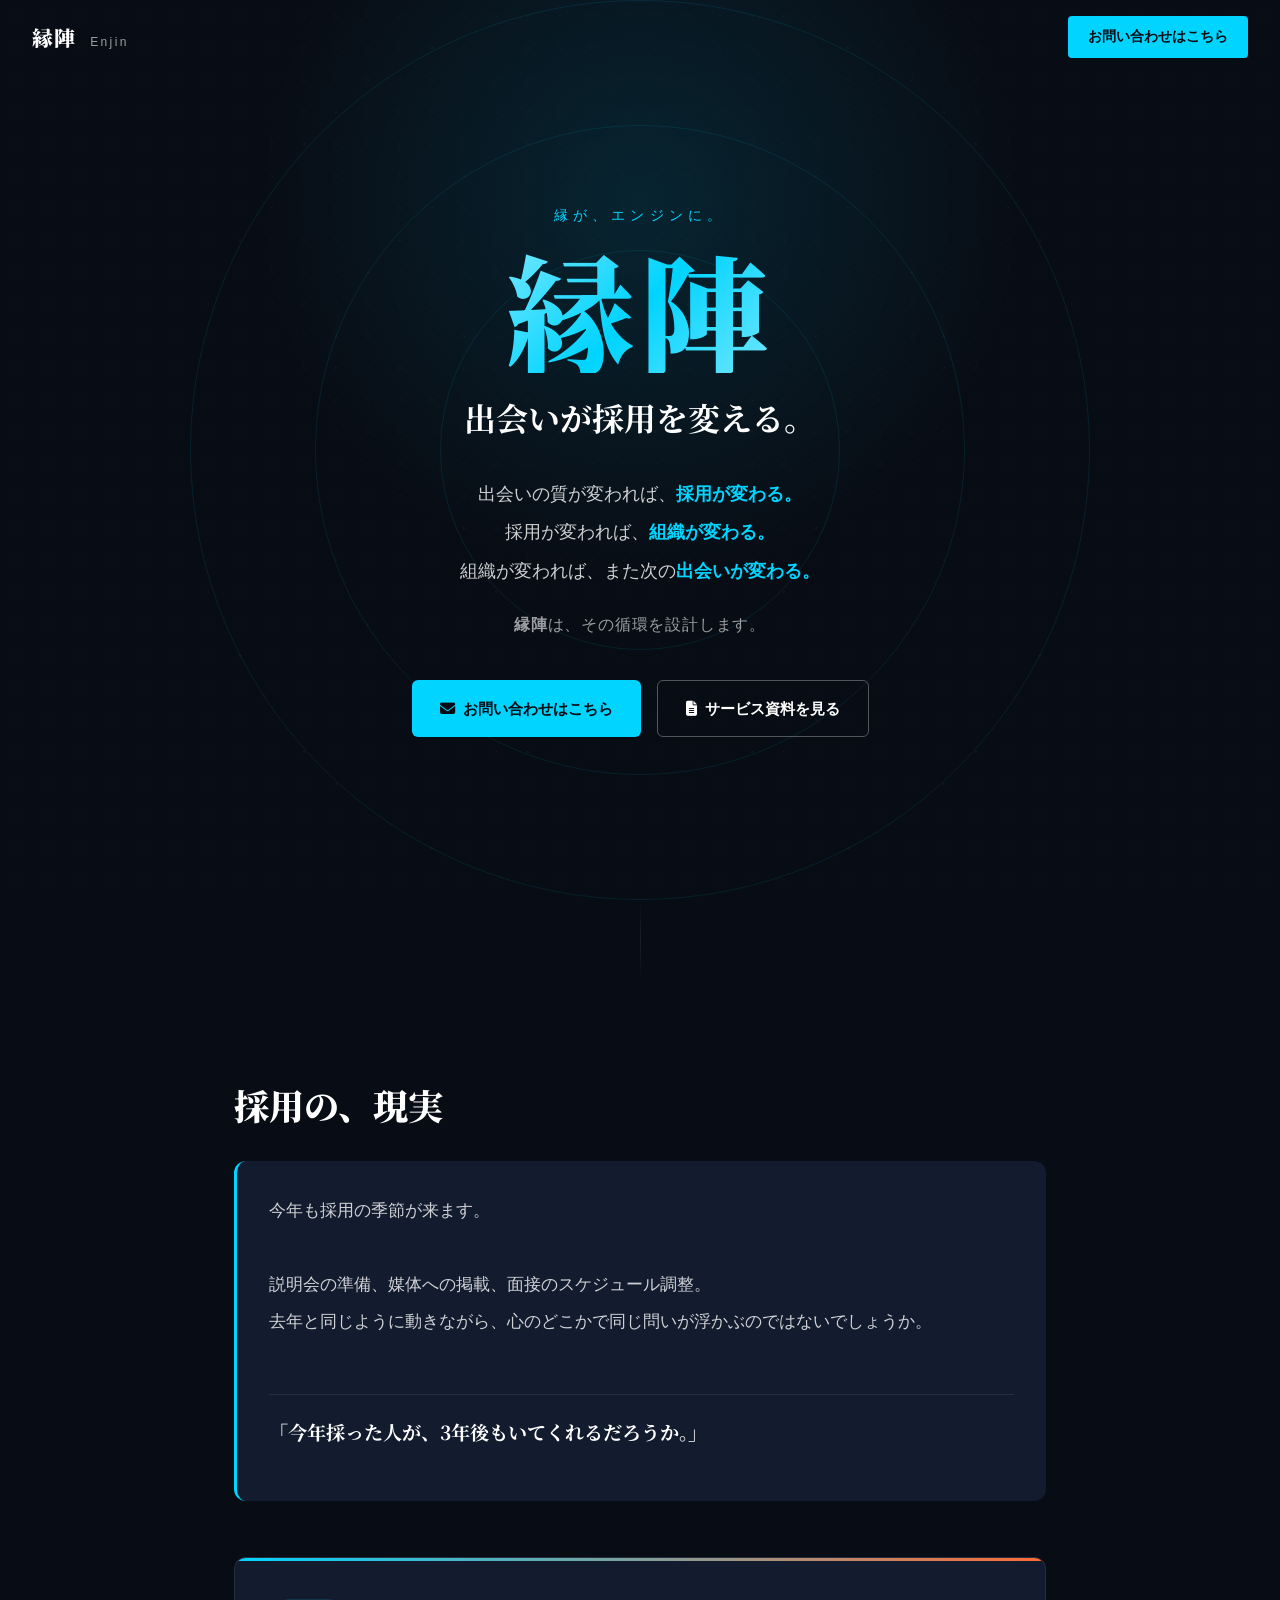
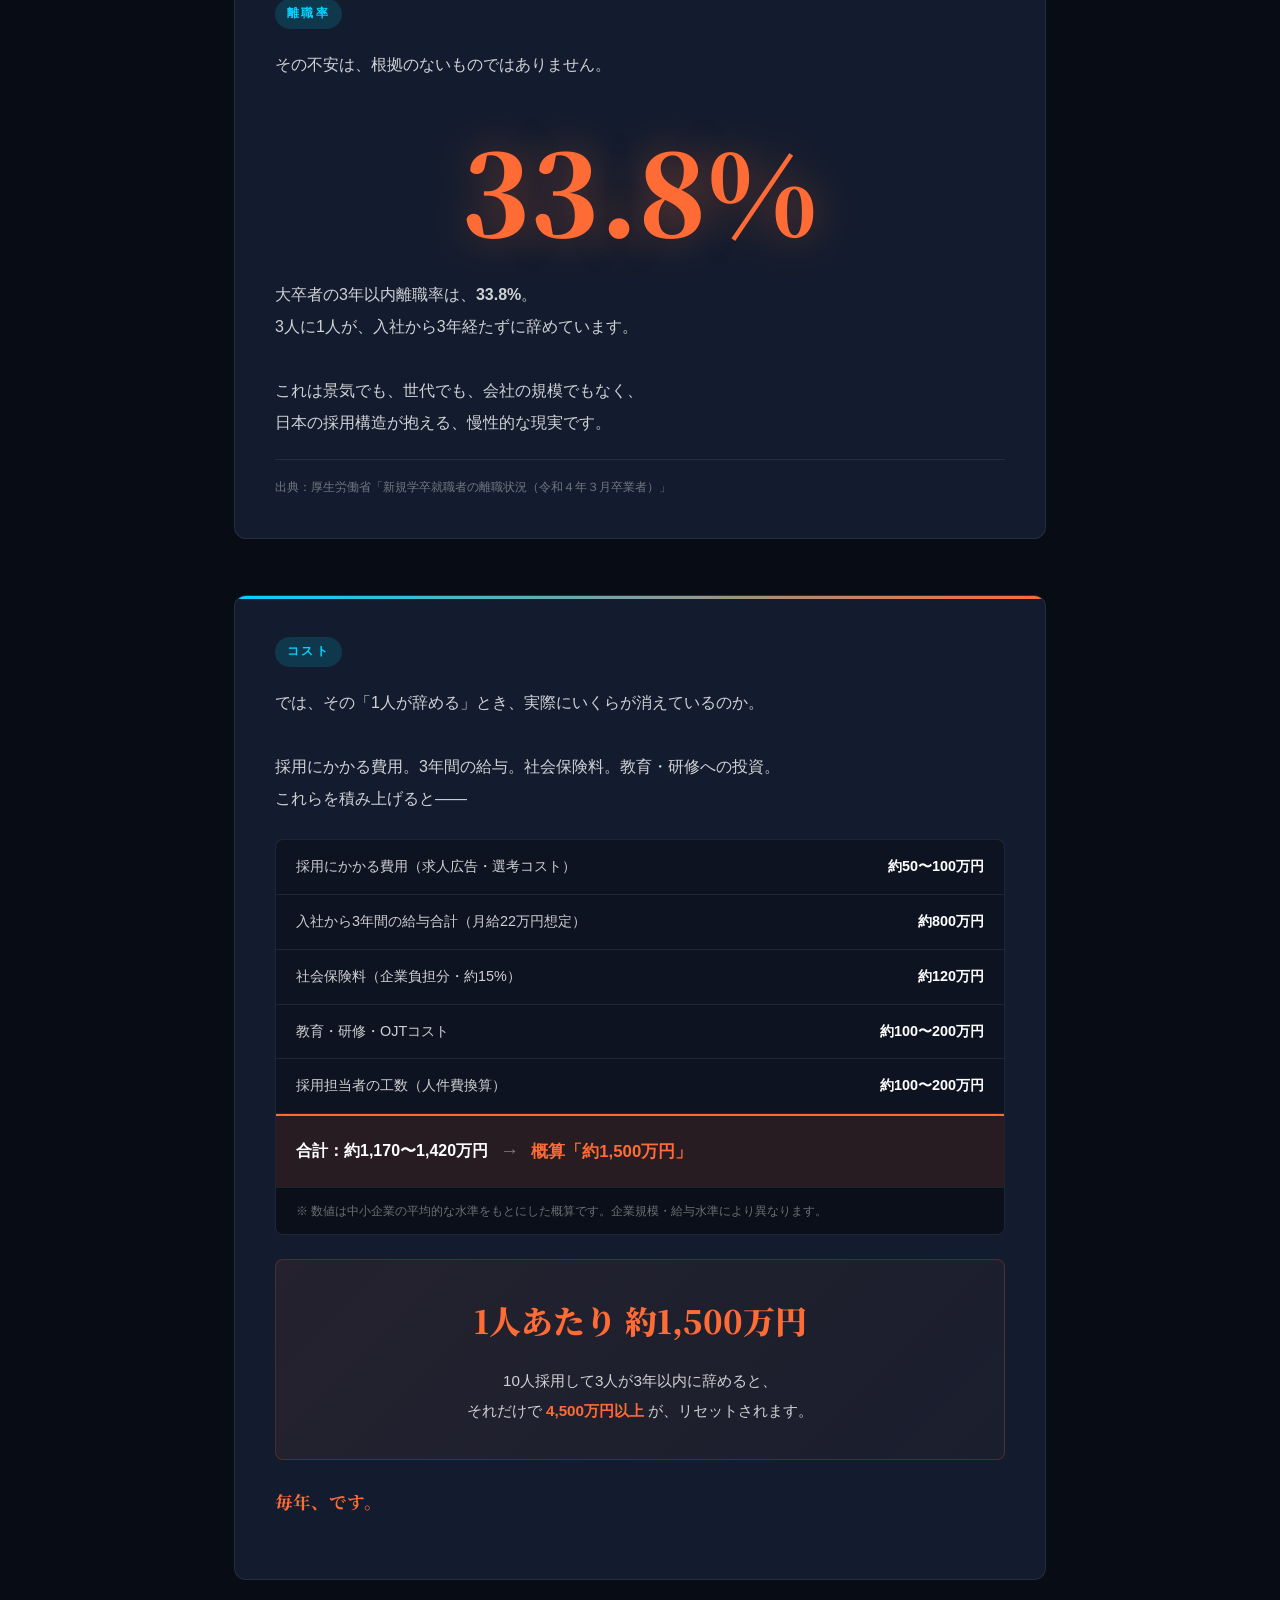
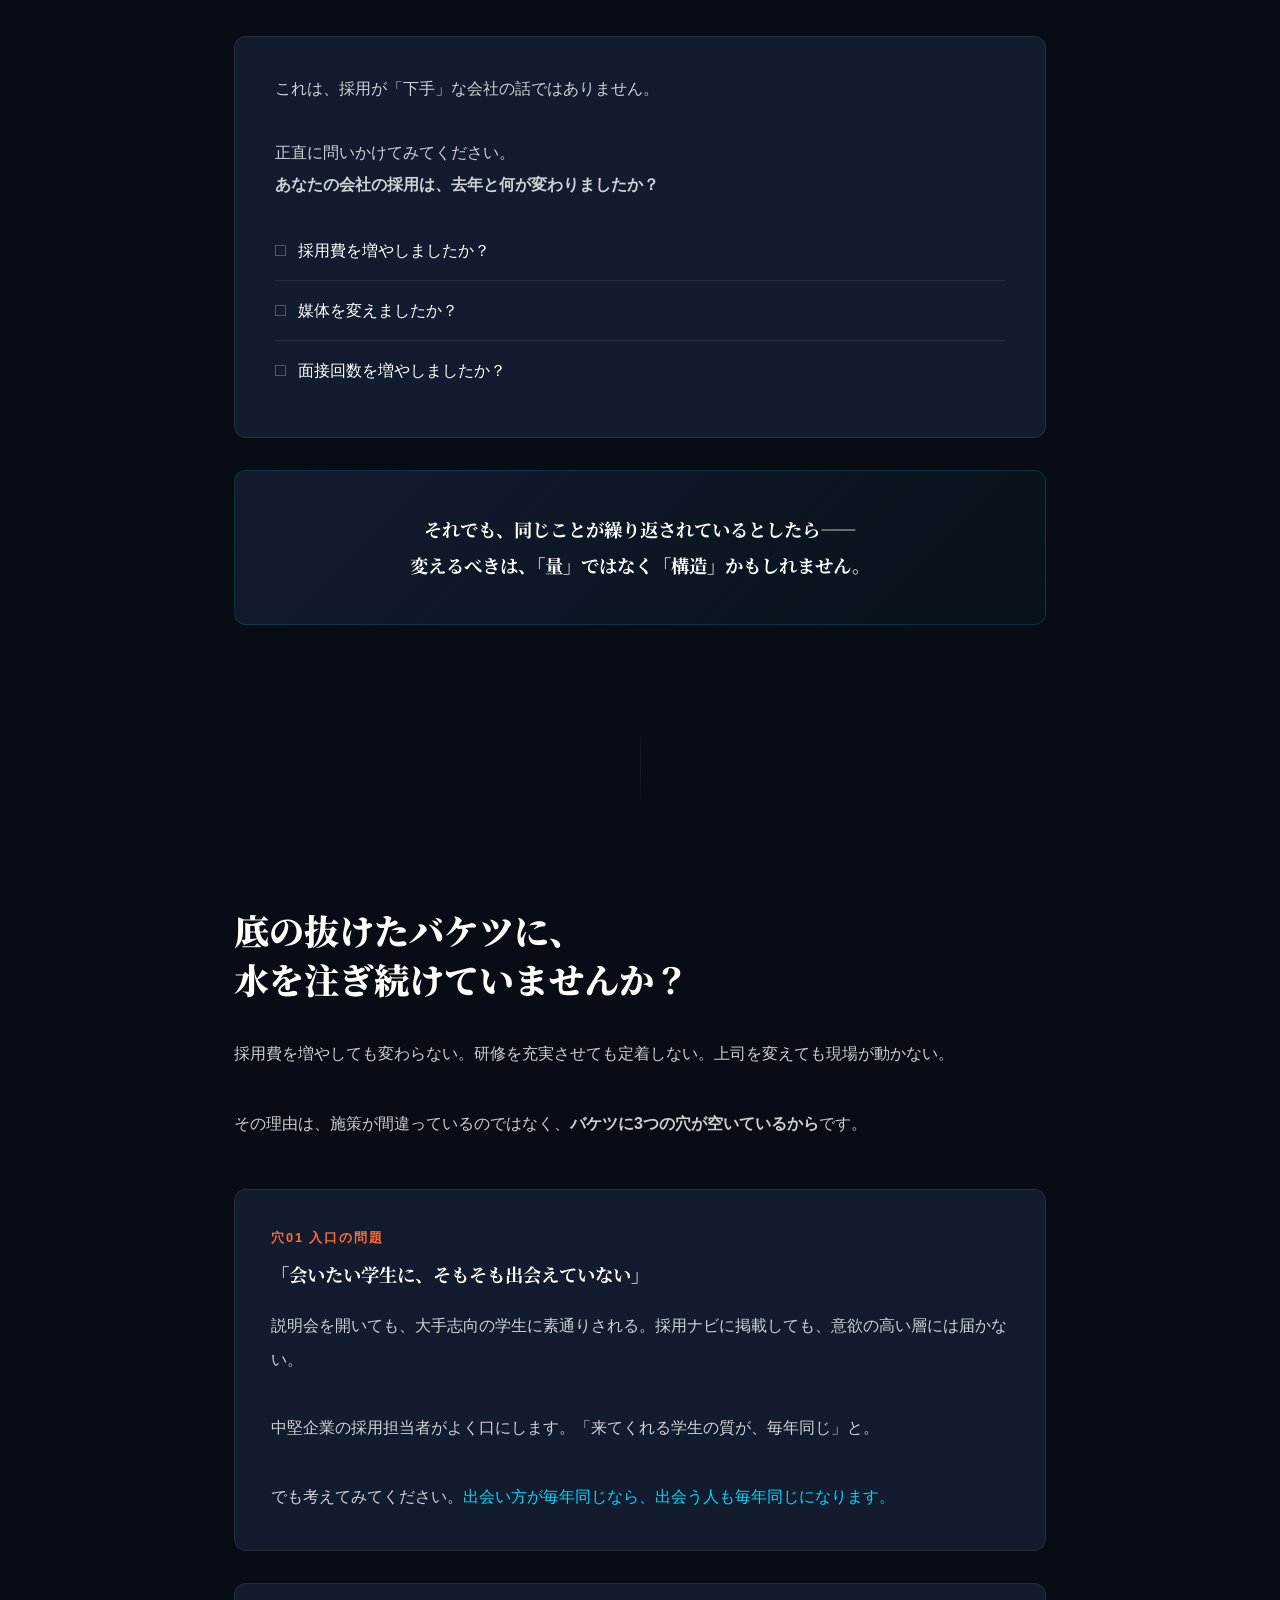
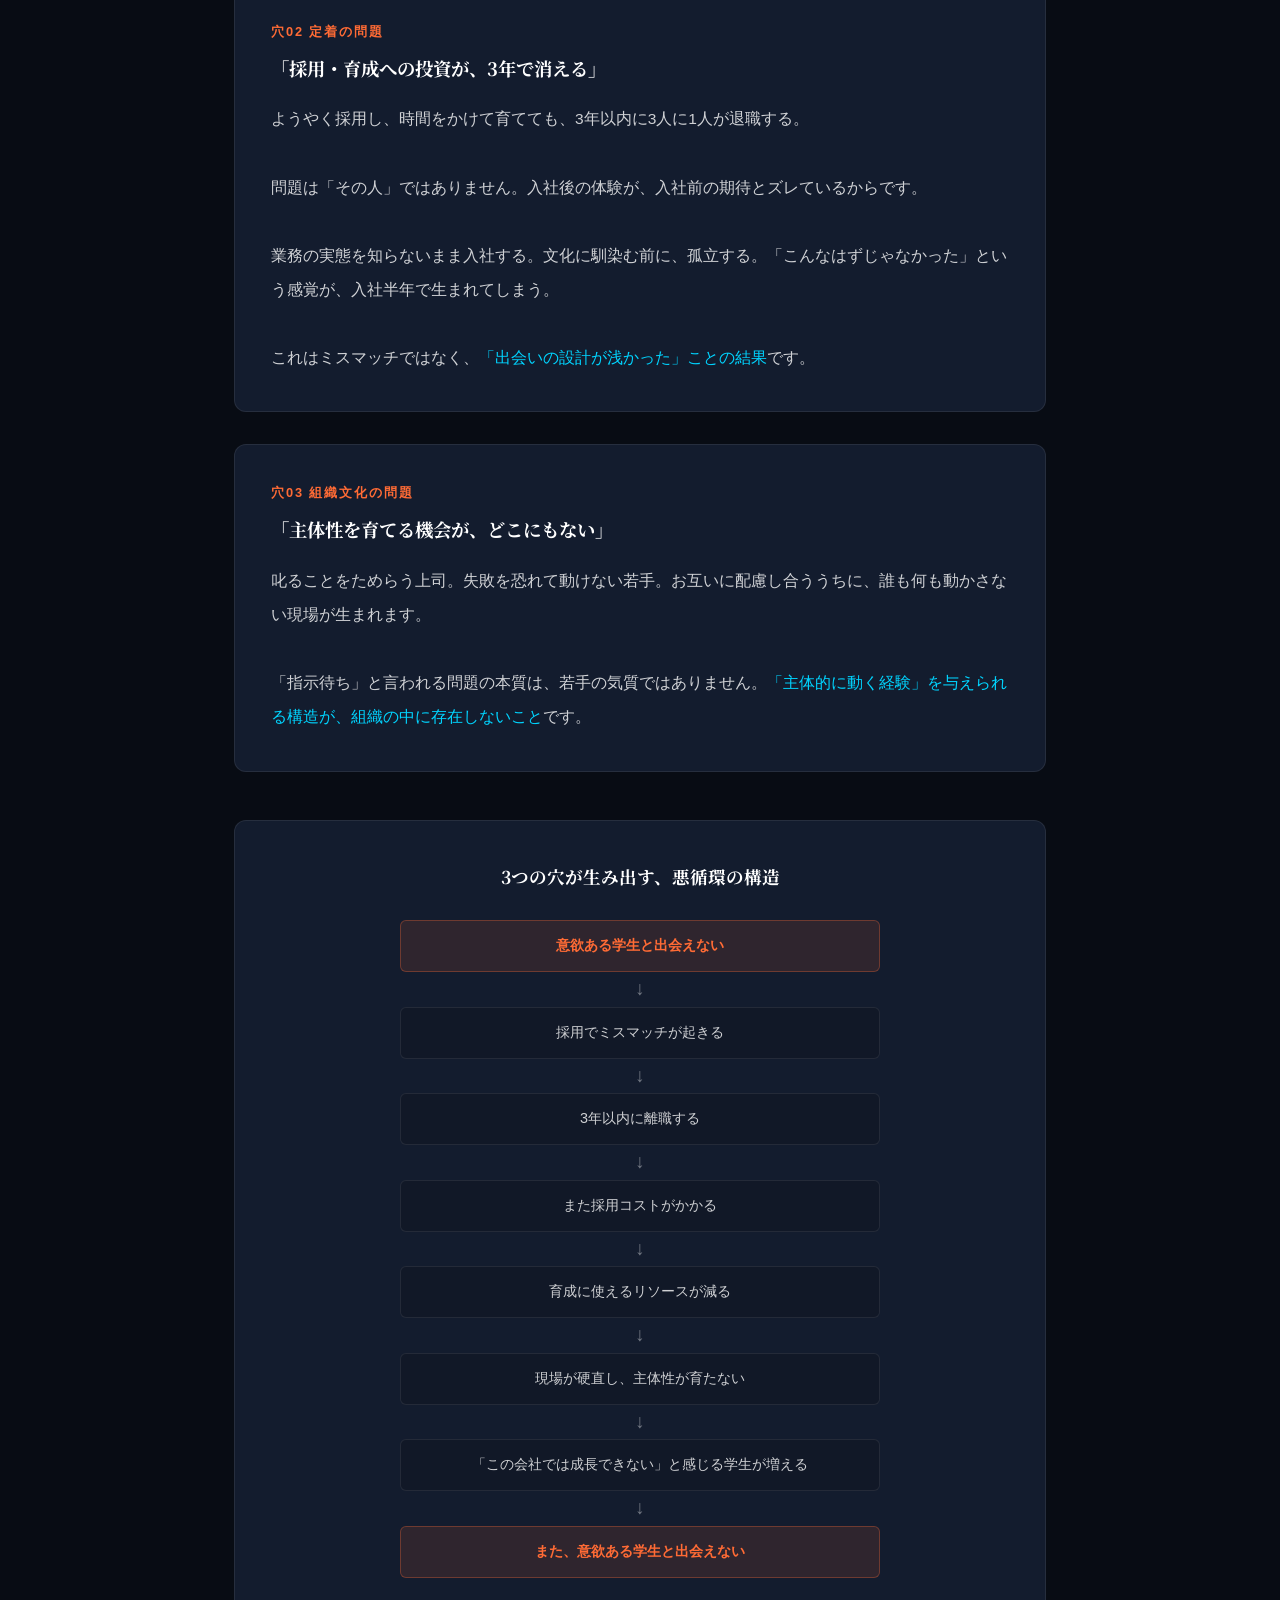
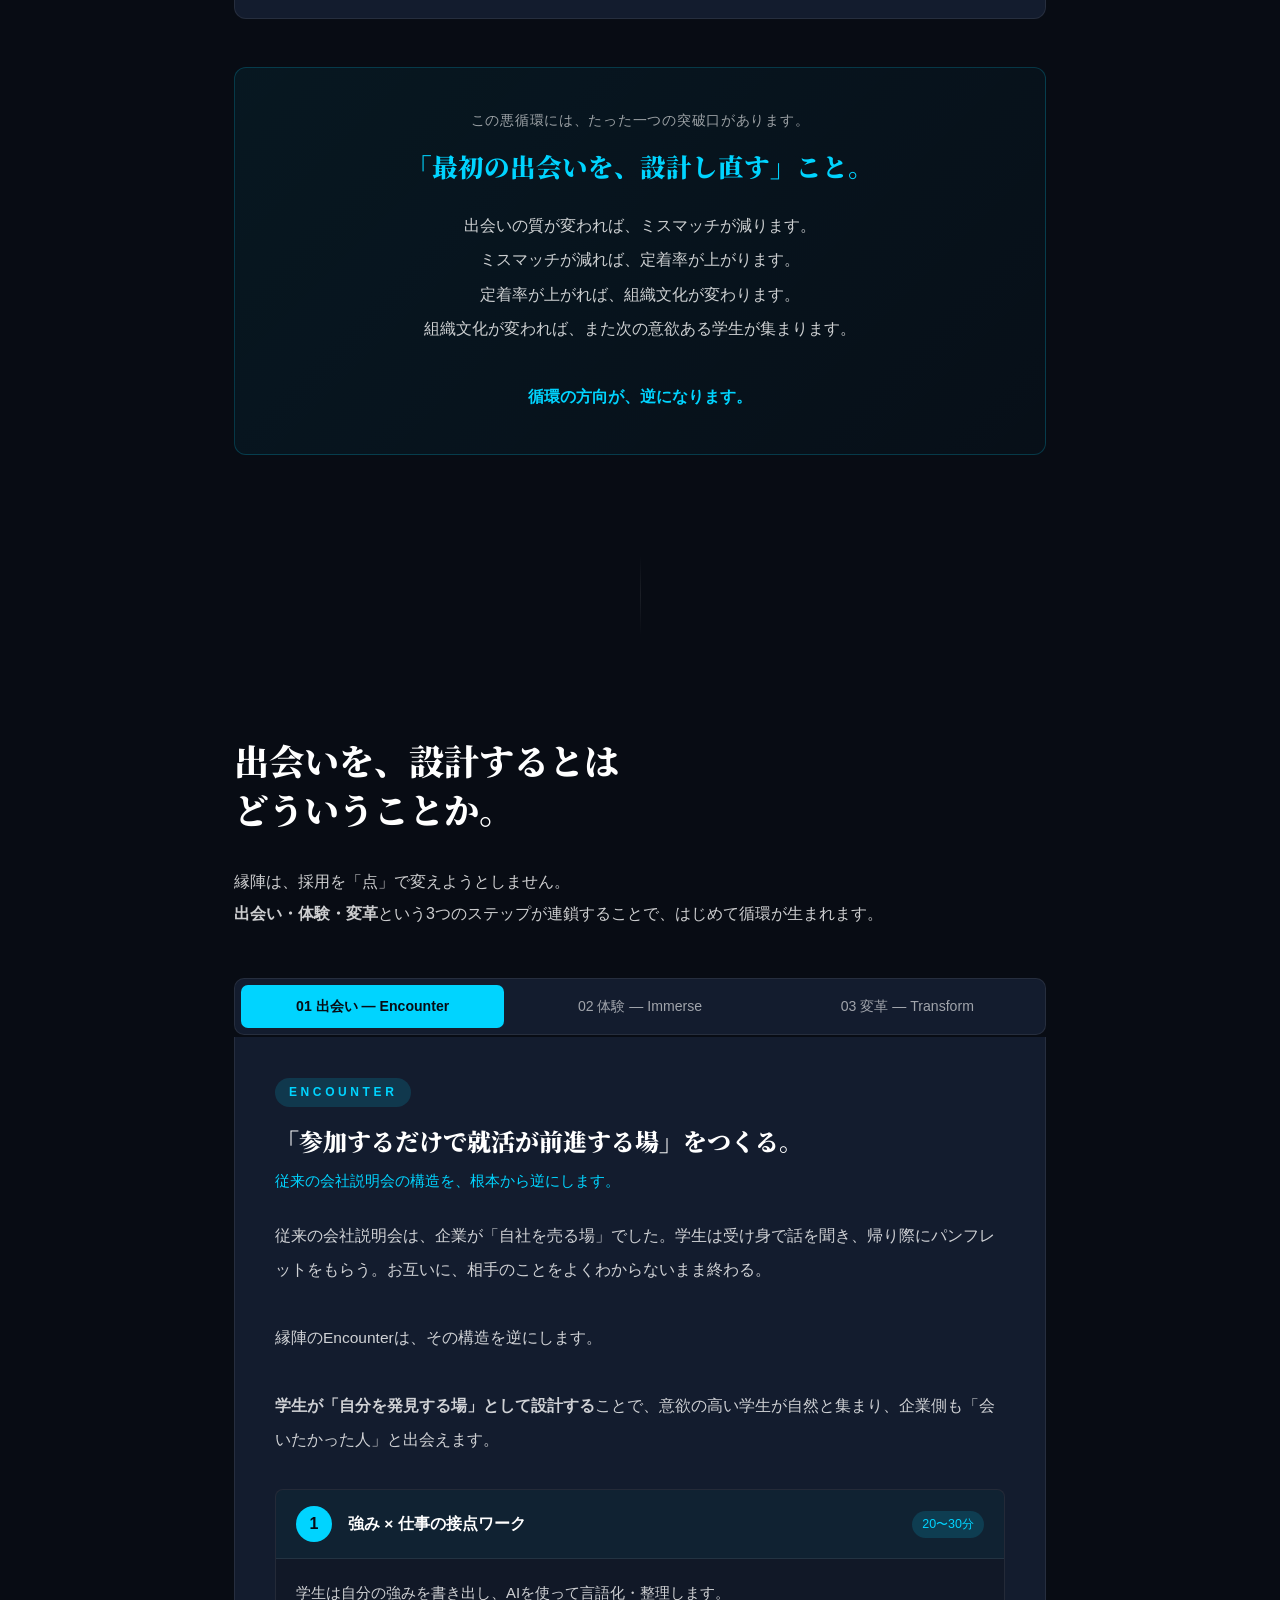
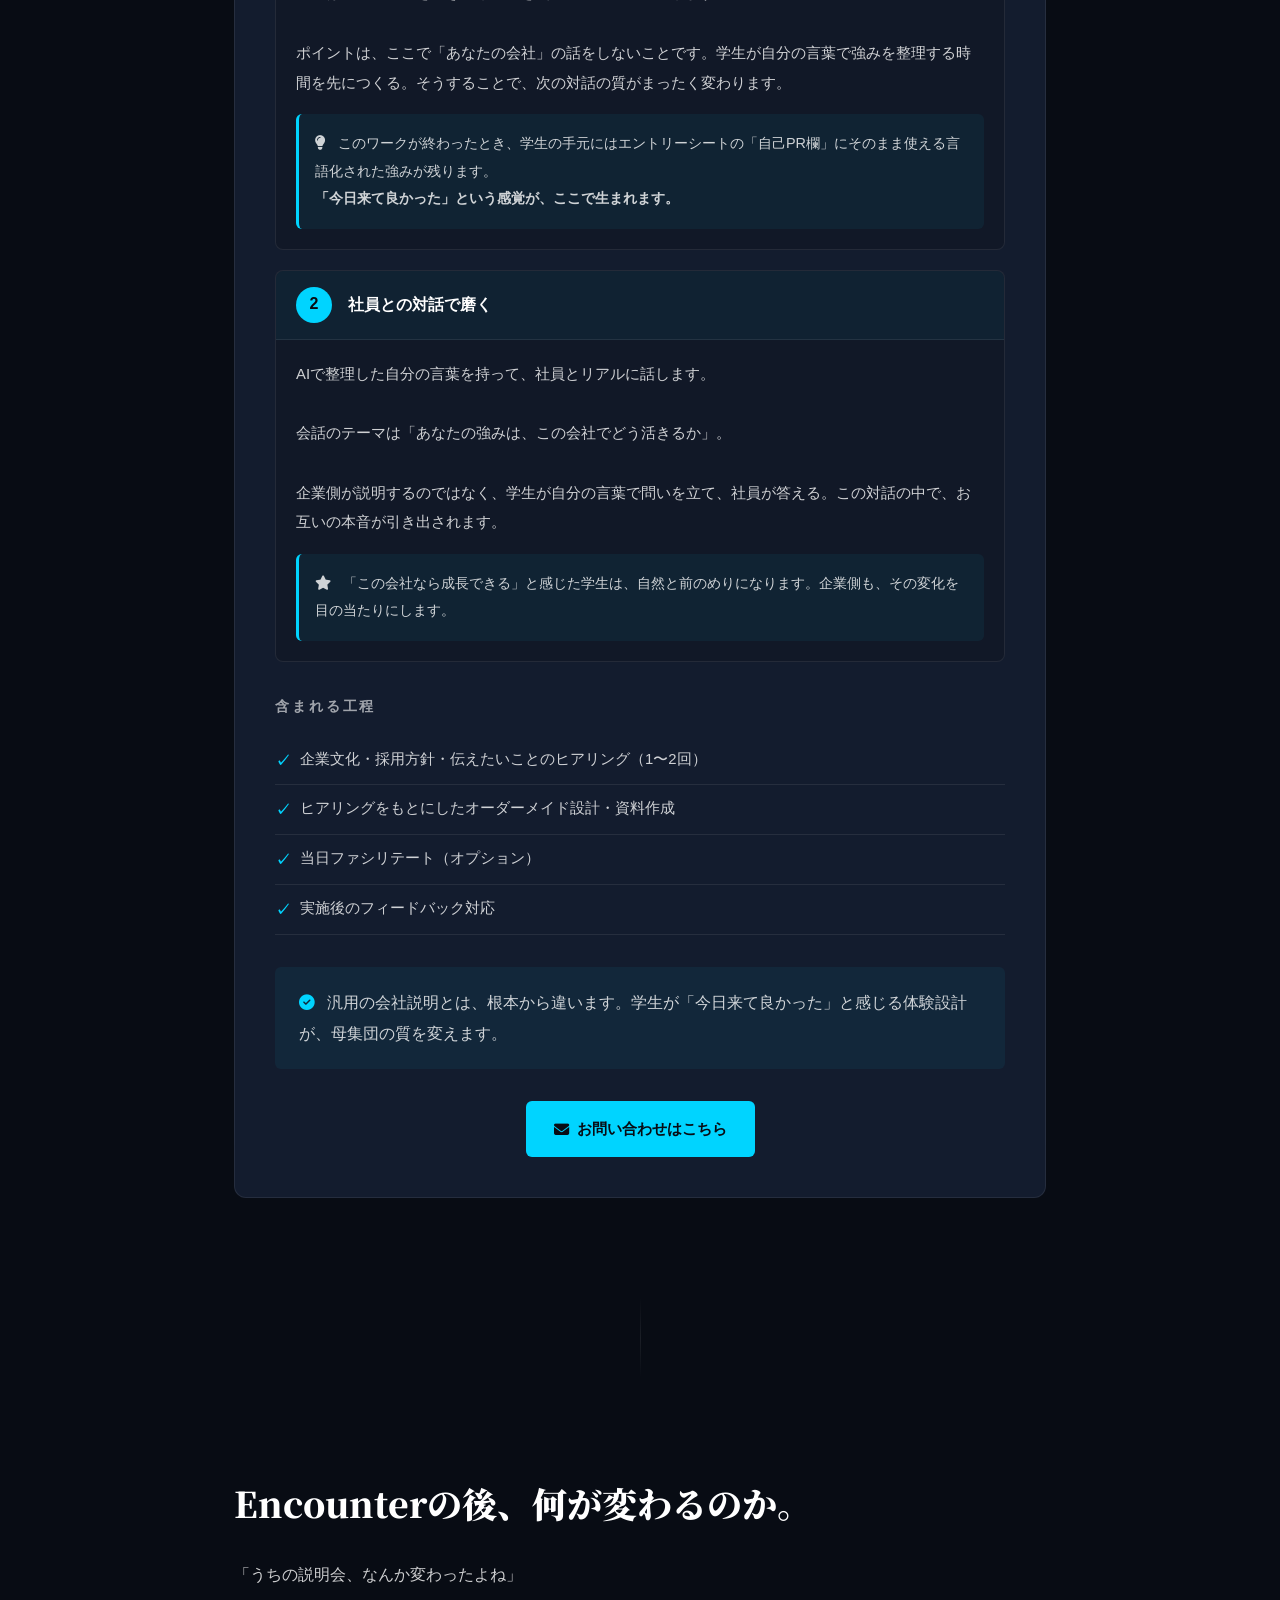
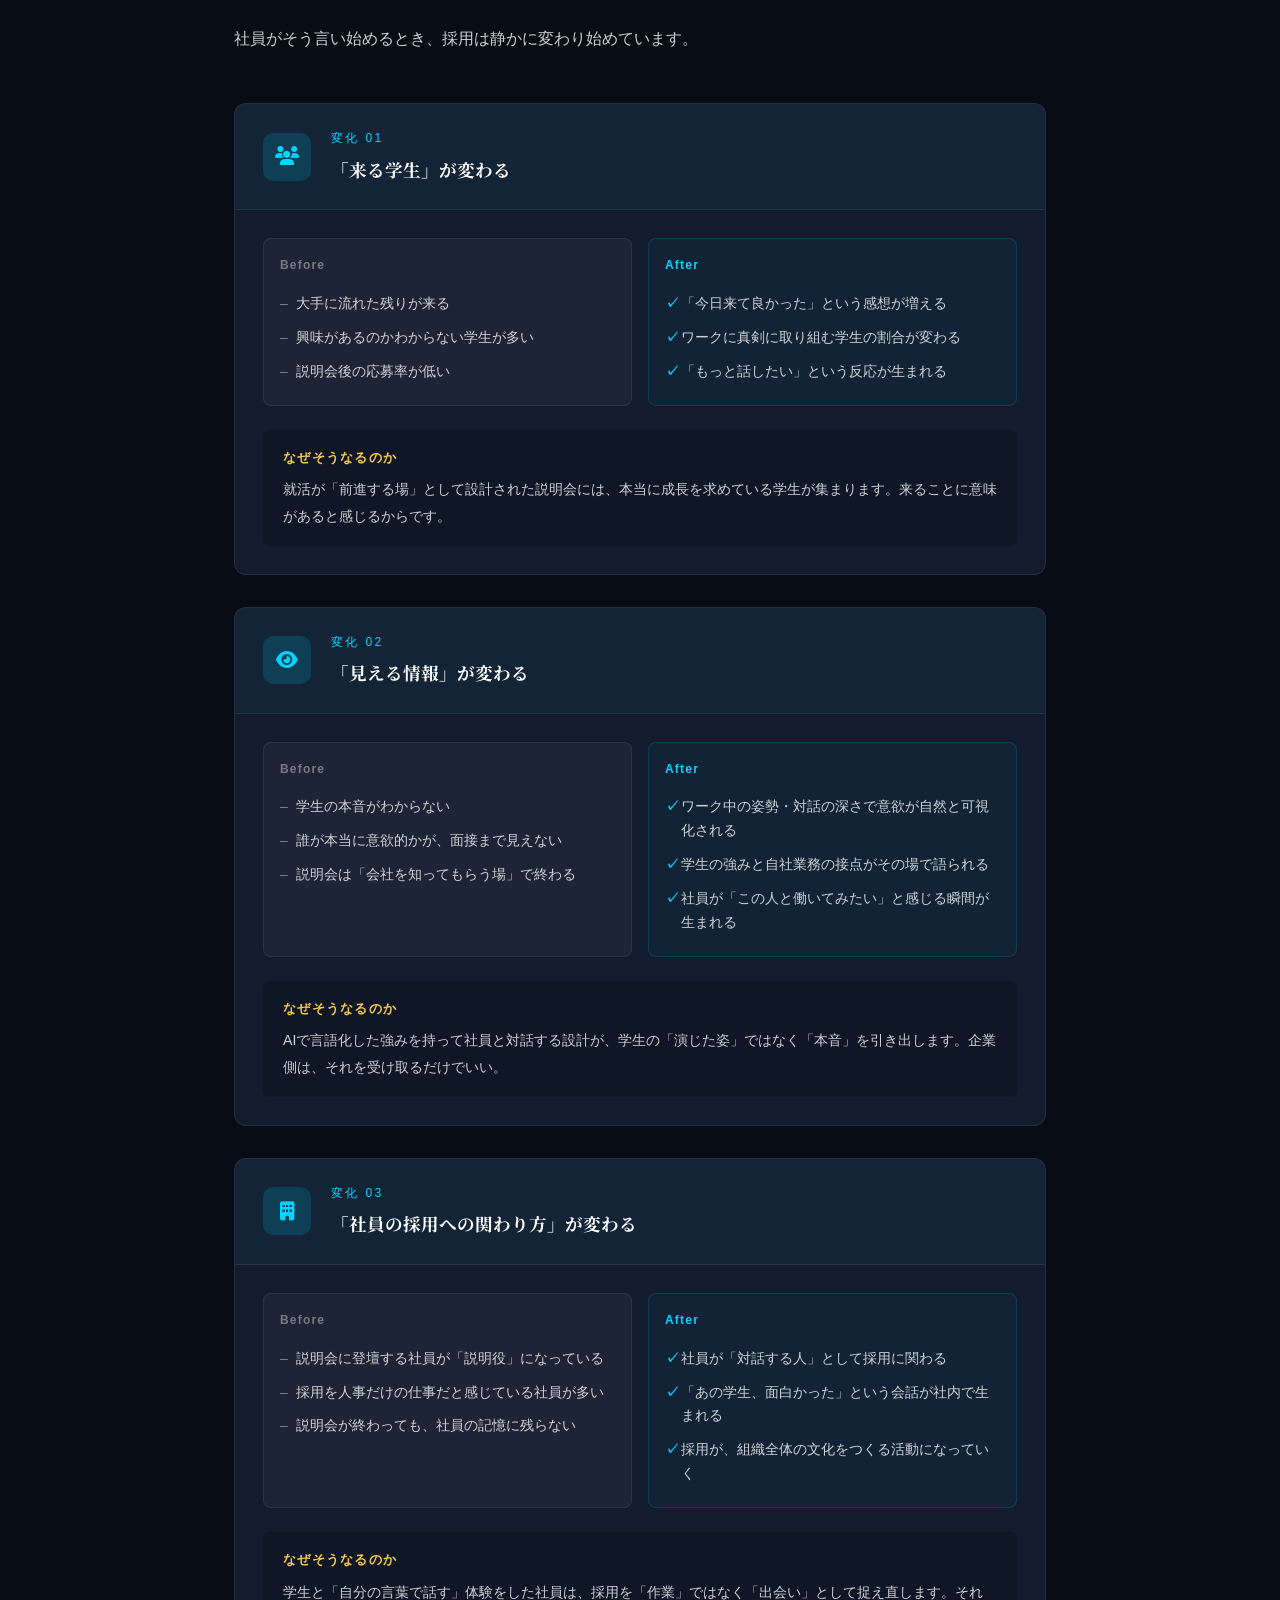
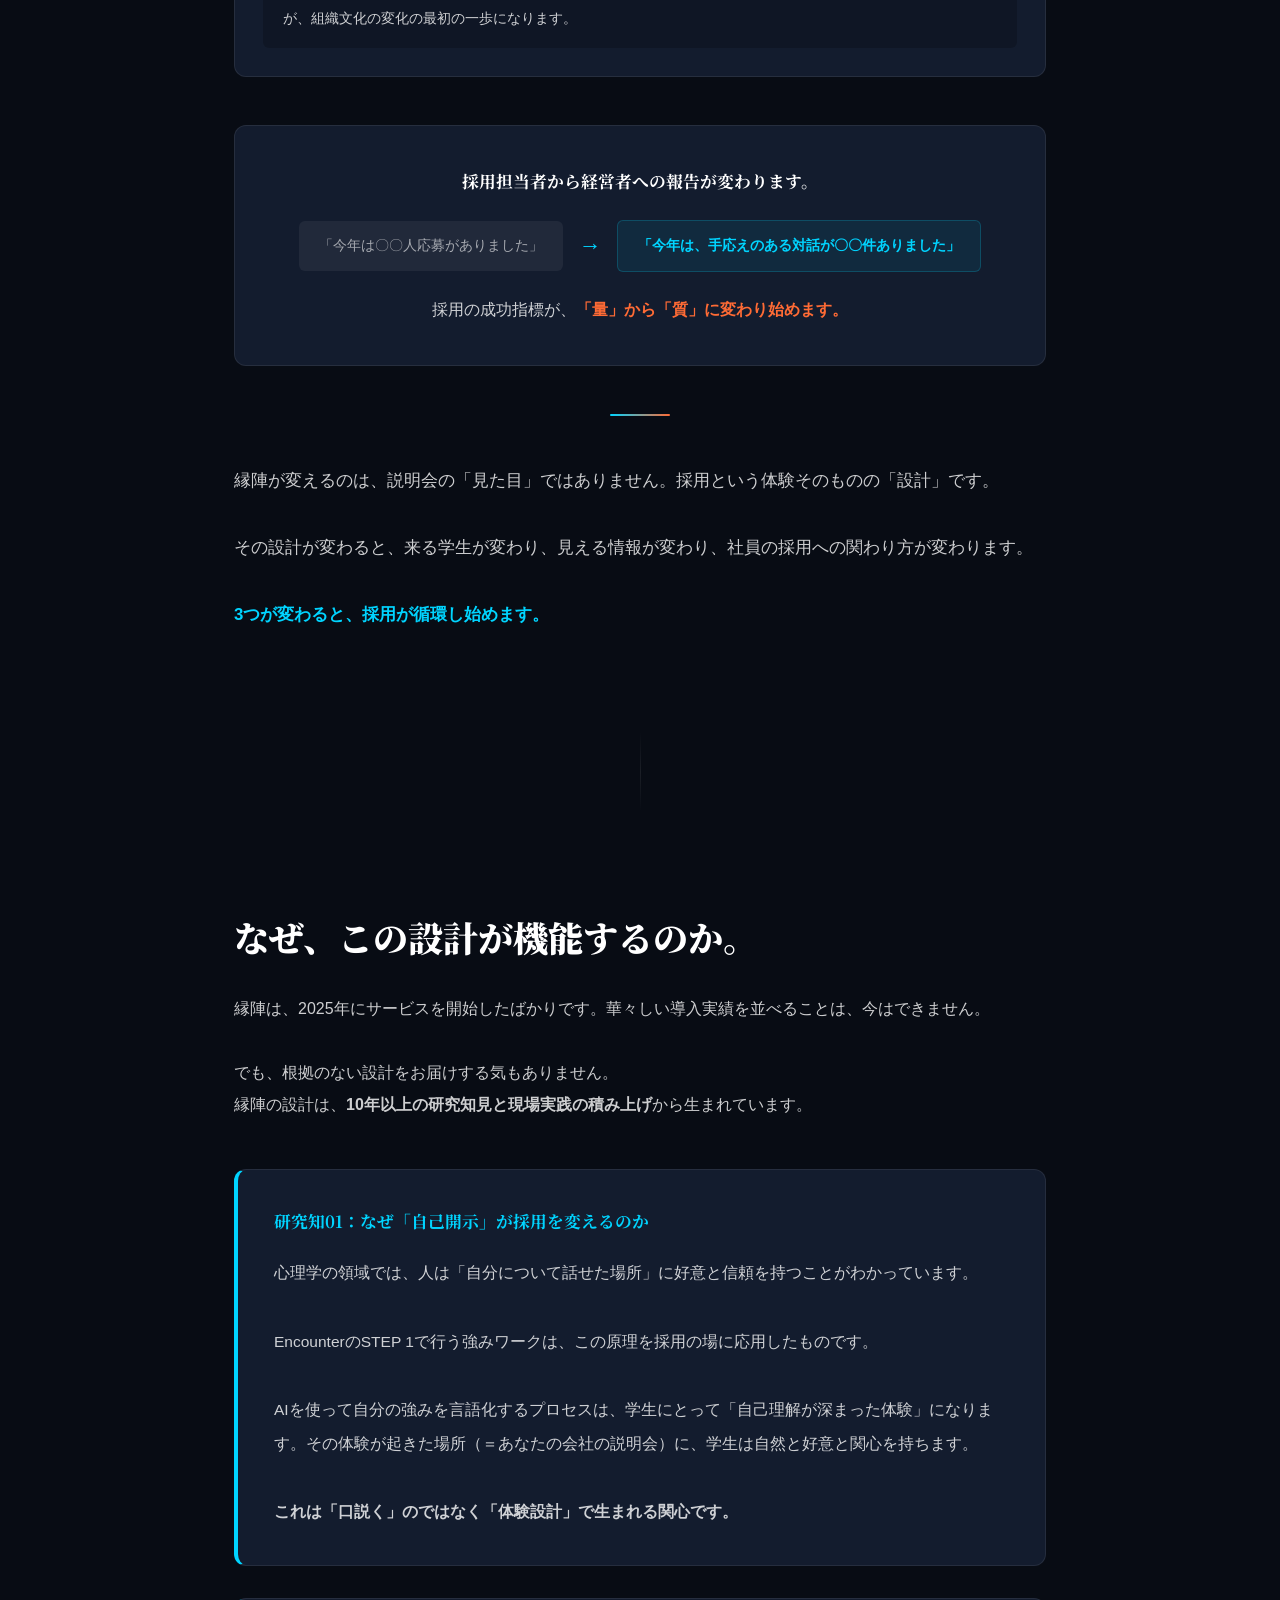
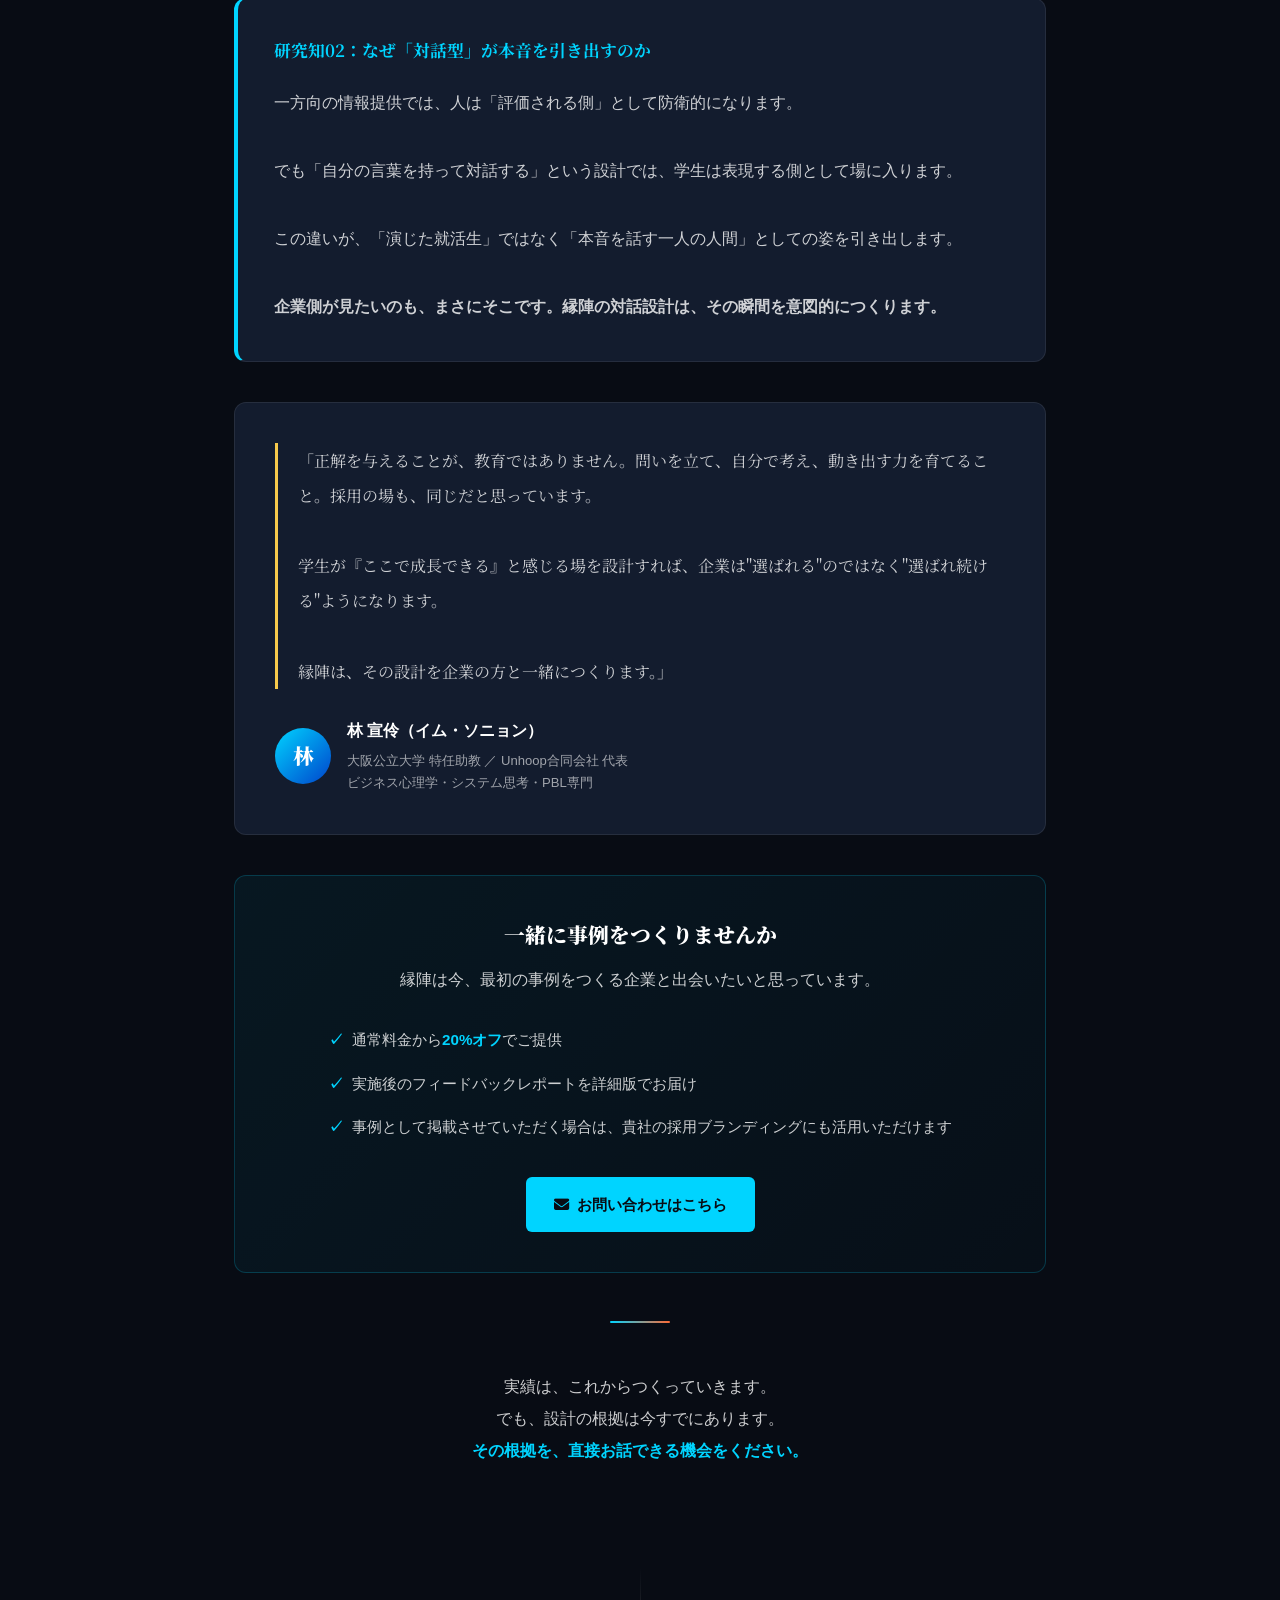
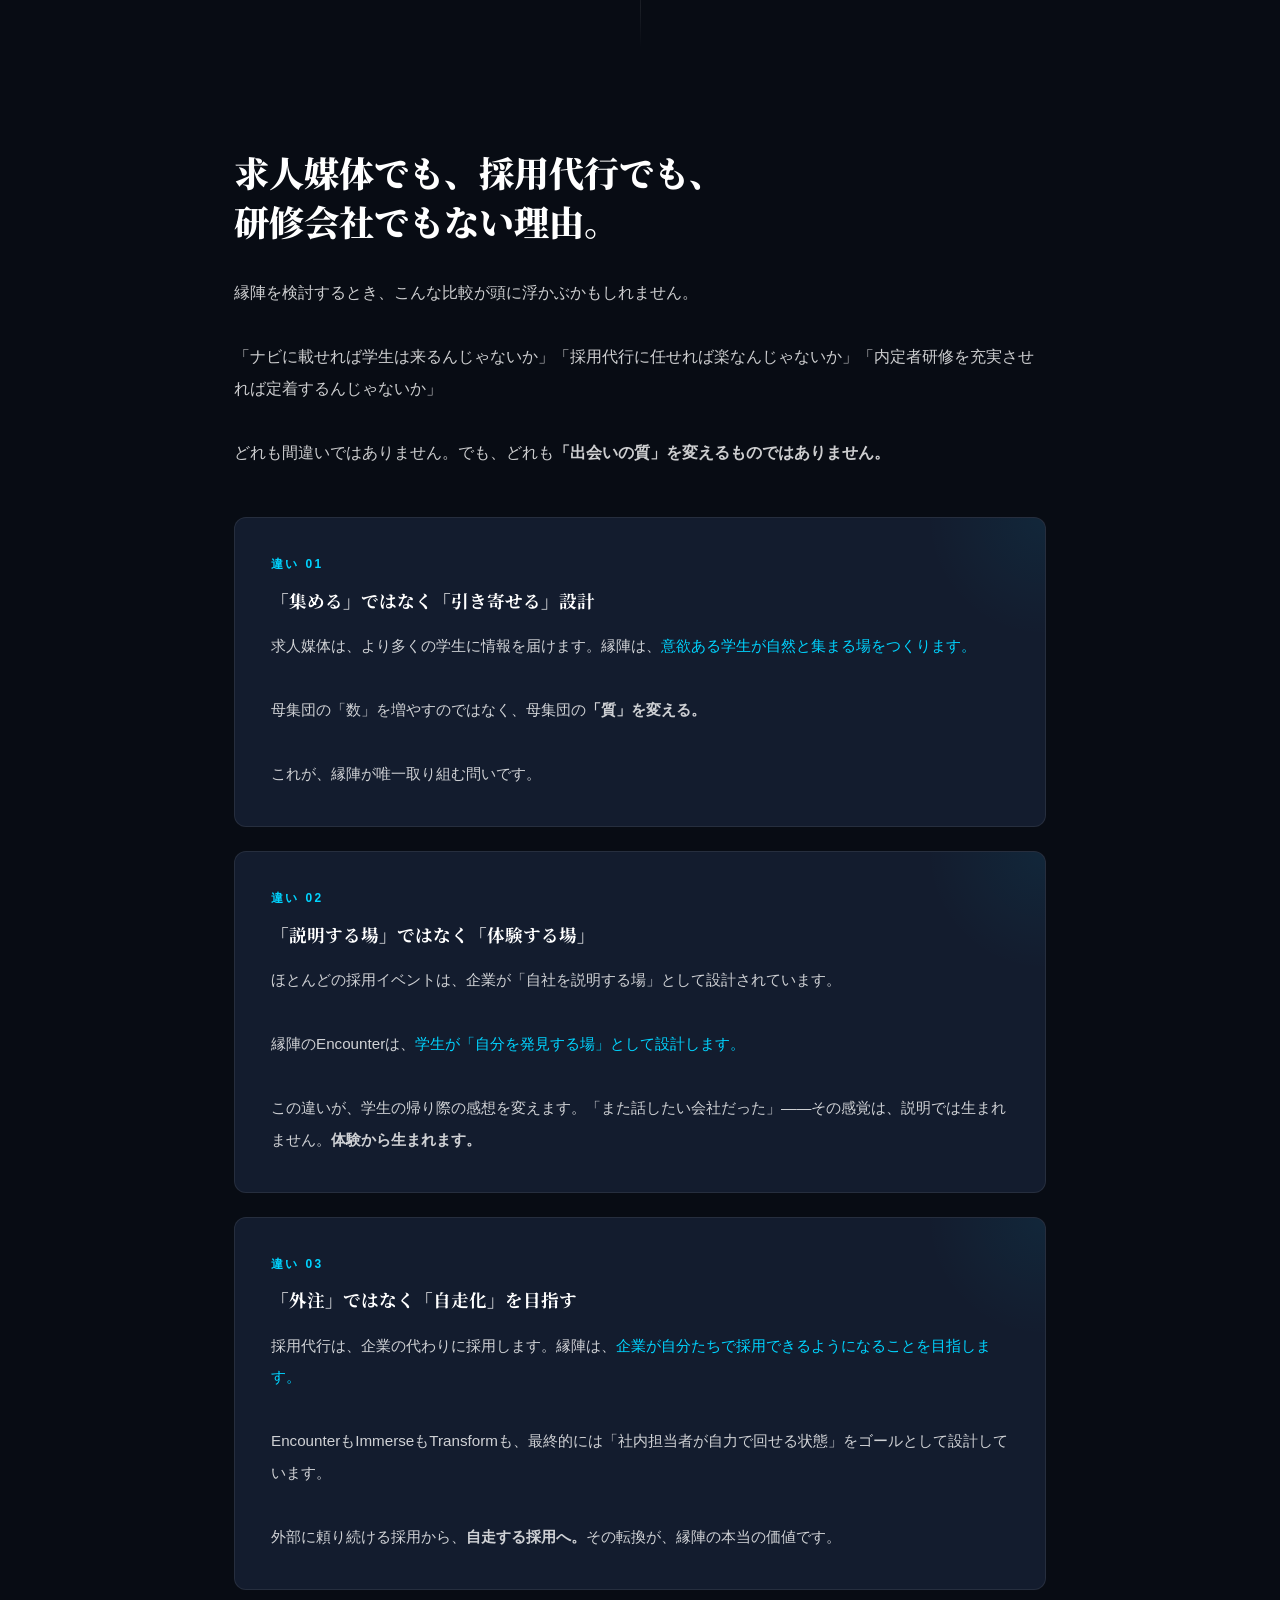
==== commit fca042e6: "Update index.html" ====
--- a/index.html
+++ b/index.html
@@ -1644,7 +1644,7 @@
 
     <!-- 穴01 -->
     <div class="hole-card reveal">
-      <div class="hole-number">穴 01 入口の問題</div>
+      <div class="hole-number">穴01 入口の問題</div>
       <div class="hole-title">「会いたい学生に、そもそも出会えていない」</div>
       <div class="hole-body">
         説明会を開いても、大手志向の学生に素通りされる。採用ナビに掲載しても、意欲の高い層には届かない。<br /><br />
@@ -1655,7 +1655,7 @@
 
     <!-- 穴02 -->
     <div class="hole-card reveal">
-      <div class="hole-number">穴 02 定着の問題</div>
+      <div class="hole-number">穴02 定着の問題</div>
       <div class="hole-title">「採用・育成への投資が、3年で消える」</div>
       <div class="hole-body">
         ようやく採用し、時間をかけて育てても、3年以内に3人に1人が退職する。<br /><br />
@@ -1667,7 +1667,7 @@
 
     <!-- 穴03 -->
     <div class="hole-card reveal">
-      <div class="hole-number">穴 03 組織文化の問題</div>
+      <div class="hole-number">穴03 組織文化の問題</div>
       <div class="hole-title">「主体性を育てる機会が、どこにもない」</div>
       <div class="hole-body">
         叱ることをためらう上司。失敗を恐れて動けない若手。お互いに配慮し合ううちに、誰も何も動かさない現場が生まれます。<br /><br />
@@ -1747,7 +1747,7 @@
               <div class="step-card-header">
                 <div class="step-number">1</div>
                 <div class="step-card-title">強み × 仕事の接点ワーク</div>
-                <div class="step-card-time">15〜20分</div>
+                <div class="step-card-time">20〜30分</div>
               </div>
               <div class="step-card-body">
                 学生は自分の強みを書き出し、AIを使って言語化・整理します。<br /><br />
